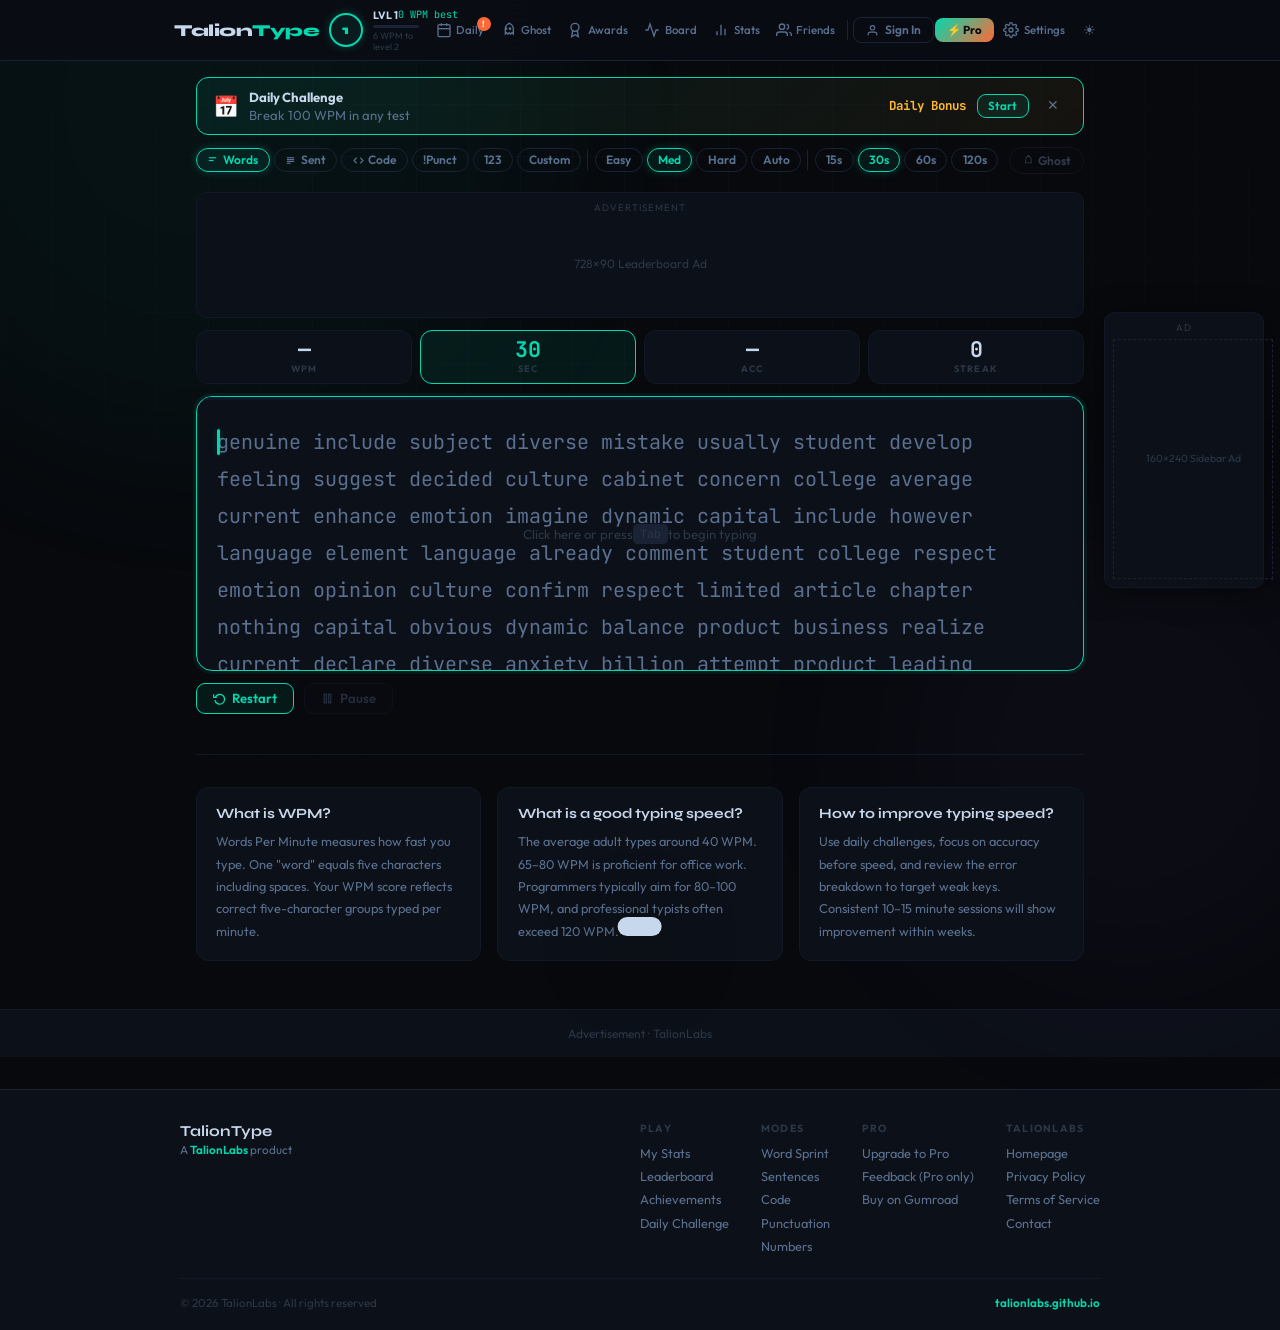
==== taliontype/index.html @ 14531ca5 "Update index.html" ====
<!DOCTYPE html>
<html lang="en" data-theme="dark" data-color="teal">
<head>
  <meta charset="UTF-8" />
  <meta name="viewport" content="width=device-width, initial-scale=1.0" />
  <meta name="robots" content="index, follow" />
  <title>Free Typing Speed Test Online – WPM Test with Leaderboard | TalionType</title>
  <meta name="description" content="Free online typing speed test. Measure your WPM with ghost races, adaptive difficulty, global leaderboards, achievements and daily challenges by TalionLabs." />
  <link rel="canonical" href="https://talionlabs.github.io/taliontype/" />
  <meta property="og:type"        content="website" />
  <meta property="og:url"         content="https://talionlabs.github.io/taliontype/" />
  <meta property="og:title"       content="Free Typing Speed Test Online – WPM Test | TalionType" />
  <meta property="og:description" content="Measure your WPM with ghost races, adaptive difficulty, leaderboards and daily challenges. Free online typing test by TalionLabs." />
  <meta property="og:image"       content="https://talionlabs.github.io/taliontype/taliontype/logo.png" />
  <meta name="twitter:card"        content="summary_large_image" />
  <meta name="twitter:title"       content="Free Typing Speed Test Online – TalionType" />
  <meta name="twitter:description" content="Measure your WPM with ghost races, leaderboards and daily challenges. Free." />
  <meta name="twitter:image"       content="https://talionlabs.github.io/taliontype/taliontype/logo.png" />
  <link rel="icon"             type="image/png" href="taliontype/favicon.png" />
  <link rel="apple-touch-icon"                  href="taliontype/logo.png" />
  <link rel="preconnect" href="https://fonts.googleapis.com" />
  <link rel="preconnect" href="https://fonts.gstatic.com" crossorigin />
  <link href="https://fonts.googleapis.com/css2?family=Syne:wght@400;600;700;800&family=Outfit:wght@300;400;500;600&family=JetBrains+Mono:wght@400;500;700&display=swap" rel="stylesheet" />
  <link rel="stylesheet" href="style.css" />
  <script type="application/ld+json">
  {"@context":"https://schema.org","@type":"WebApplication","name":"TalionType","description":"Free online typing speed test with WPM measurement, ghost races, adaptive difficulty, global leaderboards, and daily challenges.","url":"https://talionlabs.github.io/taliontype/","applicationCategory":"EducationalApplication","operatingSystem":"Web","offers":{"@type":"Offer","price":"0","priceCurrency":"USD"},"author":{"@type":"Organization","name":"TalionLabs","url":"https://talionlabs.github.io"}}
  </script>
  <!-- GA4 — Replace G-XXXXXXXXXX -->
  <!--
  <script async src="https://www.googletagmanager.com/gtag/js?id=G-XXXXXXXXXX"></script>
  <script>window.dataLayer=window.dataLayer||[];function gtag(){dataLayer.push(arguments);}gtag('js',new Date());gtag('config','G-XXXXXXXXXX');window.GA_ENABLED=true;</script>
  -->
</head>
<body>

<div class="bg-grid"    aria-hidden="true"></div>
<div class="bg-glow g1" aria-hidden="true"></div>
<div class="bg-glow g2" aria-hidden="true"></div>

<!-- ══ HEADER ══════════════════════════════════ -->
<header class="site-header" id="siteHeader">
  <div class="hdr-inner">

    <a class="logo" href="#" aria-label="TalionType home">
      <img src="taliontype/logo.png" alt="TalionType" class="logo-img" onerror="this.style.display='none'" />
      <span class="logo-mark">Talion<em>Type</em></span>
    </a>

    <!-- Level (desktop centre) -->
    <div class="hdr-level" id="hdrLevel">
      <div class="lvl-orb" id="lvlOrb">
        <span class="lvl-num" id="lvlNum">1</span>
      </div>
      <div class="lvl-info">
        <div class="lvl-row">
          <span class="lvl-tag">LVL <b id="lvlDisp">1</b></span>
          <span class="lvl-wpm" id="lvlWpmLabel">0 WPM best</span>
        </div>
        <div class="lvl-track"><div class="lvl-fill" id="lvlFill" style="width:0%"></div></div>
        <div class="lvl-sublabel" id="lvlSub">3 WPM to next level</div>
      </div>
    </div>

    <!-- Nav (desktop) -->
    <nav class="hdr-nav" aria-label="Navigation">
      <button class="nbtn" id="btnDaily">
        <svg width="16" height="16" viewBox="0 0 24 24" fill="none" stroke="currentColor" stroke-width="2"><rect x="3" y="4" width="18" height="18" rx="2"/><line x1="16" y1="2" x2="16" y2="6"/><line x1="8" y1="2" x2="8" y2="6"/><line x1="3" y1="10" x2="21" y2="10"/></svg>
        <span class="nb-lbl">Daily</span>
        <span class="nbadge" id="dailyBadge" hidden>!</span>
      </button>
      <button class="nbtn" id="btnGhost">
        <svg width="16" height="16" viewBox="0 0 24 24" fill="none" stroke="currentColor" stroke-width="2"><path d="M12 2a8 8 0 0 1 8 8v8l-2-2-2 2-2-2-2 2-2-2-2 2v-8a8 8 0 0 1 8-8z"/><circle cx="9" cy="10" r="1" fill="currentColor"/><circle cx="15" cy="10" r="1" fill="currentColor"/></svg>
        <span class="nb-lbl">Ghost</span>
      </button>
      <button class="nbtn" id="btnAch">
        <svg width="16" height="16" viewBox="0 0 24 24" fill="none" stroke="currentColor" stroke-width="2"><circle cx="12" cy="8" r="6"/><path d="M15.477 12.89L17 22l-5-3-5 3 1.523-9.11"/></svg>
        <span class="nb-lbl">Awards</span>
        <span class="nbadge" id="achBadge" hidden>!</span>
      </button>
      <button class="nbtn" id="btnLB">
        <svg width="16" height="16" viewBox="0 0 24 24" fill="none" stroke="currentColor" stroke-width="2"><polyline points="22 12 18 12 15 21 9 3 6 12 2 12"/></svg>
        <span class="nb-lbl">Board</span>
      </button>
      <button class="nbtn" id="btnStats">
        <svg width="16" height="16" viewBox="0 0 24 24" fill="none" stroke="currentColor" stroke-width="2"><line x1="18" y1="20" x2="18" y2="10"/><line x1="12" y1="20" x2="12" y2="4"/><line x1="6" y1="20" x2="6" y2="14"/></svg>
        <span class="nb-lbl">Stats</span>
      </button>
      <button class="nbtn" id="btnFriends">
        <svg width="16" height="16" viewBox="0 0 24 24" fill="none" stroke="currentColor" stroke-width="2"><path d="M17 21v-2a4 4 0 0 0-4-4H5a4 4 0 0 0-4 4v2"/><circle cx="9" cy="7" r="4"/><path d="M23 21v-2a4 4 0 0 0-3-3.87"/><path d="M16 3.13a4 4 0 0 1 0 7.75"/></svg>
        <span class="nb-lbl">Friends</span>
      </button>

      <div class="hdr-sep"></div>

      <button class="auth-btn" id="authBtn">
        <svg width="13" height="13" viewBox="0 0 24 24" fill="none" stroke="currentColor" stroke-width="2"><path d="M20 21v-2a4 4 0 0 0-4-4H8a4 4 0 0 0-4 4v2"/><circle cx="12" cy="7" r="4"/></svg>
        <span id="authBtnTxt">Sign In</span>
      </button>
      <button class="pro-btn" id="btnPro">⚡ Pro</button>
      <button class="nbtn" id="btnSet">
        <svg width="16" height="16" viewBox="0 0 24 24" fill="none" stroke="currentColor" stroke-width="2"><circle cx="12" cy="12" r="3"/><path d="M19.4 15a1.65 1.65 0 0 0 .33 1.82l.06.06a2 2 0 0 1-2.83 2.83l-.06-.06a1.65 1.65 0 0 0-1.82-.33 1.65 1.65 0 0 0-1 1.51V21a2 2 0 0 1-4 0v-.09A1.65 1.65 0 0 0 9 19.4a1.65 1.65 0 0 0-1.82.33l-.06.06a2 2 0 0 1-2.83-2.83l.06-.06A1.65 1.65 0 0 0 4.68 15a1.65 1.65 0 0 0-1.51-1H3a2 2 0 0 1 0-4h.09A1.65 1.65 0 0 0 4.6 9a1.65 1.65 0 0 0-.33-1.82l-.06-.06a2 2 0 0 1 2.83-2.83l.06.06A1.65 1.65 0 0 0 9 4.68a1.65 1.65 0 0 0 1-1.51V3a2 2 0 0 1 4 0v.09a1.65 1.65 0 0 0 1 1.51 1.65 1.65 0 0 0 1.82-.33l.06-.06a2 2 0 0 1 2.83 2.83l-.06.06A1.65 1.65 0 0 0 19.4 9a1.65 1.65 0 0 0 1.51 1H21a2 2 0 0 1 0 4h-.09a1.65 1.65 0 0 0-1.51 1z"/></svg>
        <span class="nb-lbl">Settings</span>
      </button>
      <button class="theme-toggle" id="themeToggle" aria-label="Toggle theme">
        <span class="i-sun">☀</span><span class="i-moon">☽</span>
      </button>
    </nav>

    <!-- Hamburger (mobile only) -->
    <button class="hamburger-btn" id="hamburgerBtn" aria-label="Open menu" aria-expanded="false">
      <span></span><span></span><span></span>
    </button>

  </div><!-- /.hdr-inner -->

  <!-- Mobile dropdown menu -->
  <div class="mobile-menu" id="mobileMenu" aria-hidden="true">
    <div class="mm-inner">
      <div class="mm-grid">
        <button class="mm-btn" id="mmDaily">
          <svg width="15" height="15" viewBox="0 0 24 24" fill="none" stroke="currentColor" stroke-width="2"><rect x="3" y="4" width="18" height="18" rx="2"/><line x1="16" y1="2" x2="16" y2="6"/><line x1="8" y1="2" x2="8" y2="6"/><line x1="3" y1="10" x2="21" y2="10"/></svg>
          Daily Challenge
          <span class="mm-badge" id="mmDailyBadge" hidden>!</span>
        </button>
        <button class="mm-btn" id="mmGhost">
          <svg width="15" height="15" viewBox="0 0 24 24" fill="none" stroke="currentColor" stroke-width="2"><path d="M12 2a8 8 0 0 1 8 8v8l-2-2-2 2-2-2-2 2-2-2-2 2v-8a8 8 0 0 1 8-8z"/></svg>
          Ghost Race
        </button>
        <button class="mm-btn" id="mmAch">
          <svg width="15" height="15" viewBox="0 0 24 24" fill="none" stroke="currentColor" stroke-width="2"><circle cx="12" cy="8" r="6"/><path d="M15.477 12.89L17 22l-5-3-5 3 1.523-9.11"/></svg>
          Achievements
          <span class="mm-badge" id="mmAchBadge" hidden>!</span>
        </button>
        <button class="mm-btn" id="mmLB">
          <svg width="15" height="15" viewBox="0 0 24 24" fill="none" stroke="currentColor" stroke-width="2"><polyline points="22 12 18 12 15 21 9 3 6 12 2 12"/></svg>
          Leaderboard
        </button>
        <button class="mm-btn" id="mmStats">
          <svg width="15" height="15" viewBox="0 0 24 24" fill="none" stroke="currentColor" stroke-width="2"><line x1="18" y1="20" x2="18" y2="10"/><line x1="12" y1="20" x2="12" y2="4"/><line x1="6" y1="20" x2="6" y2="14"/></svg>
          Statistics
        </button>
        <button class="mm-btn" id="mmFriends">
          <svg width="15" height="15" viewBox="0 0 24 24" fill="none" stroke="currentColor" stroke-width="2"><path d="M17 21v-2a4 4 0 0 0-4-4H5a4 4 0 0 0-4 4v2"/><circle cx="9" cy="7" r="4"/></svg>
          Friends
        </button>
        <button class="mm-btn" id="mmSettings" style="grid-column:1/-1">
          <svg width="15" height="15" viewBox="0 0 24 24" fill="none" stroke="currentColor" stroke-width="2"><circle cx="12" cy="12" r="3"/><path d="M19.4 15a1.65 1.65 0 0 0 .33 1.82l.06.06a2 2 0 0 1-2.83 2.83l-.06-.06a1.65 1.65 0 0 0-1.82-.33 1.65 1.65 0 0 0-1 1.51V21a2 2 0 0 1-4 0v-.09A1.65 1.65 0 0 0 9 19.4a1.65 1.65 0 0 0-1.82.33l-.06.06a2 2 0 0 1-2.83-2.83l.06-.06A1.65 1.65 0 0 0 4.68 15a1.65 1.65 0 0 0-1.51-1H3a2 2 0 0 1 0-4h.09A1.65 1.65 0 0 0 4.6 9a1.65 1.65 0 0 0-.33-1.82l-.06-.06a2 2 0 0 1 2.83-2.83l.06.06A1.65 1.65 0 0 0 9 4.68a1.65 1.65 0 0 0 1-1.51V3a2 2 0 0 1 4 0v.09a1.65 1.65 0 0 0 1 1.51 1.65 1.65 0 0 0 1.82-.33l.06-.06a2 2 0 0 1 2.83 2.83l-.06.06A1.65 1.65 0 0 0 19.4 9a1.65 1.65 0 0 0 1.51 1H21a2 2 0 0 1 0 4h-.09a1.65 1.65 0 0 0-1.51 1z"/></svg>
          Settings
        </button>
      </div>
      <div class="mm-footer">
        <button class="auth-btn" id="mmAuthBtn">
          <svg width="13" height="13" viewBox="0 0 24 24" fill="none" stroke="currentColor" stroke-width="2"><path d="M20 21v-2a4 4 0 0 0-4-4H8a4 4 0 0 0-4 4v2"/><circle cx="12" cy="7" r="4"/></svg>
          <span id="mmAuthBtnTxt">Sign In</span>
        </button>
        <button class="pro-btn" id="mmBtnPro">⚡ Pro</button>
        <button class="theme-toggle" id="mmThemeToggle" aria-label="Toggle theme">
          <span class="i-sun">☀</span><span class="i-moon">☽</span>
        </button>
      </div>
    </div>
  </div>
</header>

<!-- ══ MAIN ══════════════════════════════════ -->
<main class="app-main" id="appMain">

  <!-- SEO H1 (visually hidden, in flow) -->
  <h1 class="seo-h1">Free Typing Speed Test Online</h1>

  <!-- Adaptive banner -->
  <div class="adapt-banner" id="adaptToast" hidden>
    <svg width="13" height="13" viewBox="0 0 24 24" fill="none" stroke="currentColor" stroke-width="2.5"><polyline points="23 6 13.5 15.5 8.5 10.5 1 18"/><polyline points="17 6 23 6 23 12"/></svg>
    <span id="adaptMsg">Difficulty adapted to your level</span>
    <button class="adapt-x" id="adaptClose" aria-label="Dismiss">✕</button>
  </div>

  <!-- Daily banner -->
  <div class="daily-banner" id="dailyBanner" hidden>
    <div class="db-inner">
      <span class="db-ico">📅</span>
      <div class="db-info">
        <b>Daily Challenge</b>
        <span id="dbDesc">—</span>
      </div>
      <span class="db-reward" id="dbReward">Bonus</span>
      <button class="ctrl-btn accent small" id="btnStartDaily">Start</button>
      <button class="db-x" id="closeDB" aria-label="Close">✕</button>
    </div>
  </div>

  <!-- ── CONFIG BAR ── -->
  <section class="cfg-bar" aria-label="Test settings">
    <!-- Mode -->
    <div class="pill-group" role="group" aria-label="Mode">
      <button class="pill active" data-mode="words">
        <svg width="11" height="11" viewBox="0 0 24 24" fill="none" stroke="currentColor" stroke-width="2.5"><line x1="4" y1="6" x2="20" y2="6"/><line x1="4" y1="12" x2="14" y2="12"/></svg>Words
      </button>
      <button class="pill" data-mode="sentences">
        <svg width="11" height="11" viewBox="0 0 24 24" fill="none" stroke="currentColor" stroke-width="2.5"><line x1="4" y1="6" x2="20" y2="6"/><line x1="4" y1="10" x2="20" y2="10"/><line x1="4" y1="14" x2="20" y2="14"/><line x1="4" y1="18" x2="12" y2="18"/></svg>Sent
      </button>
      <button class="pill" data-mode="code">
        <svg width="11" height="11" viewBox="0 0 24 24" fill="none" stroke="currentColor" stroke-width="2.5"><polyline points="16 18 22 12 16 6"/><polyline points="8 6 2 12 8 18"/></svg>Code
      </button>
      <button class="pill" data-mode="punctuation">!Punct</button>
      <button class="pill" data-mode="numbers">123</button>
      <button class="pill" data-mode="custom">Custom</button>
    </div>

    <div class="bar-sep"></div>

    <!-- Difficulty -->
    <div class="pill-group" role="group" aria-label="Difficulty">
      <button class="pill" data-diff="easy">Easy</button>
      <button class="pill active" data-diff="medium">Med</button>
      <button class="pill" data-diff="hard">Hard</button>
      <button class="pill pill-adapt" data-diff="adaptive">Auto</button>
    </div>

    <div class="bar-sep"></div>

    <!-- Duration -->
    <div class="pill-group" role="group" aria-label="Duration">
      <button class="pill" data-time="15">15s</button>
      <button class="pill active" data-time="30">30s</button>
      <button class="pill" data-time="60">60s</button>
      <button class="pill" data-time="120">120s</button>
    </div>

    <!-- Ghost toggle -->
    <div class="ghost-wrap" id="ghostToggleWrap">
      <label class="ghost-label" title="Race your personal best (Pro)">
        <input type="checkbox" id="ghostToggle" />
        <span class="ghost-pill">
          <svg width="11" height="11" viewBox="0 0 24 24" fill="none" stroke="currentColor" stroke-width="2"><path d="M12 2a8 8 0 0 1 8 8v8l-2-2-2 2-2-2-2 2-2-2-2 2v-8a8 8 0 0 1 8-8z"/></svg>Ghost
        </span>
      </label>
    </div>
    <!-- Active modifier flags -->
    <div class="cfg-flags" id="cfgFlags"></div>
  </section>

  <!-- TOP AD UNIT -->
  <div class="ad-unit ad-between" id="adTop">
    <span class="ad-label">Advertisement</span>
    <!-- Replace with your Google AdSense unit -->
    <!-- <ins class="adsbygoogle" style="display:block" data-ad-client="ca-pub-XXXXXXXX" data-ad-slot="XXXXXXXX" data-ad-format="auto" data-full-width-responsive="true"></ins> -->
    <div class="ad-placeholder" style="min-height:90px;display:flex;align-items:center;justify-content:center;color:var(--text-f);font-size:.75rem">
      728×90 Leaderboard Ad
    </div>
  </div>

  <!-- ── LIVE HUD ── -->
  <div class="live-hud">
    <div class="hchip" id="hcWpm">
      <span class="hval" id="wpmVal">—</span>
      <span class="hlbl">WPM</span>
    </div>
    <div class="hchip hchip-timer" id="hcTimer">
      <span class="hval" id="timerVal">30</span>
      <span class="hlbl">SEC</span>
    </div>
    <div class="hchip" id="hcAcc">
      <span class="hval" id="accVal">—</span>
      <span class="hlbl">ACC</span>
    </div>
    <div class="hchip" id="hcStreak">
      <span class="hval" id="streakVal">0</span>
      <span class="hlbl">STREAK</span>
    </div>
    <div class="hchip hchip-ghost" id="hcGhost" hidden>
      <span class="hval ghost-hval" id="ghostWpmVal">—</span>
      <span class="hlbl">👻 GHOST</span>
    </div>
  </div>

  <!-- ── ARENA ── -->
  <div class="arena" id="arena">
    <div class="arena-prog" id="arenaProg">
      <div class="arena-fill" id="arenaFill"></div>
    </div>

    <div class="ghost-bar" id="ghostBar" hidden>
      <svg width="12" height="12" viewBox="0 0 24 24" fill="none" stroke="currentColor" stroke-width="2"><path d="M12 2a8 8 0 0 1 8 8v8l-2-2-2 2-2-2-2 2-2-2-2 2v-8a8 8 0 0 1 8-8z"/></svg>
      Ghost: <b id="ghostRecordWpm">—</b>
      <span class="ghost-vs" id="ghostVsLabel">You: —</span>
    </div>

    <div class="words-wrap" id="wordsWrap">
      <div class="words-target" id="wordsTarget"></div>
      <div class="words-typed"  id="wordsTyped"></div>
      <div class="live-cursor"  id="liveCursor"></div>
      <div class="ghost-cursor" id="ghostCursor" hidden></div>
    </div>

    <textarea class="ghost-input" id="ghostInput"
      autocomplete="off" autocorrect="off" autocapitalize="off" spellcheck="false"
      aria-label="Type here" tabindex="0"></textarea>

    <div class="arena-hint" id="arenaHint">
      Click here or press <kbd>Tab</kbd> to begin typing
    </div>

    <div class="paused-ov" id="pausedOv" hidden>
      <div class="paused-inner">
        <div style="font-size:2.5rem">⏸</div>
        <div style="font-weight:700;font-size:1.1rem;margin:.5rem 0">Paused</div>
        <button class="ctrl-btn accent" id="btnResume">Resume</button>
      </div>
    </div>
  </div>

  <!-- ── CONTROLS ── -->
  <div class="ctrls-row">
    <button class="ctrl-btn accent" id="btnReset">
      <svg width="13" height="13" viewBox="0 0 24 24" fill="none" stroke="currentColor" stroke-width="2.5"><polyline points="1 4 1 10 7 10"/><path d="M3.51 15a9 9 0 1 0 .49-4.95"/></svg>
      Restart
    </button>
    <button class="ctrl-btn" id="btnPause" disabled>
      <svg width="13" height="13" viewBox="0 0 24 24" fill="none" stroke="currentColor" stroke-width="2.5"><rect x="6" y="4" width="4" height="16"/><rect x="14" y="4" width="4" height="16"/></svg>
      <span id="pauseLbl">Pause</span>
    </button>
  </div>

  <!-- ══ RESULTS ══ -->
  <section class="results-panel" id="resultsPanel" hidden>
    <canvas class="confetti-cv" id="confettiCv" aria-hidden="true"></canvas>

    <div class="res-hdr">
      <div class="res-title-row">
        <h2 class="res-title">Test Complete</h2>
        <div class="res-badges" id="resBadges"></div>
      </div>
      <div class="res-hero">
        <span class="res-wpm-big" id="resWpmBig">0</span>
        <span class="res-wpm-unit">WPM</span>
      </div>
      <div class="lvl-up-badge" id="lvlUpBadge" hidden>⬆ LEVEL UP!</div>
    </div>

    <div class="score-grid">
      <div class="scard scard-hero"><div class="sv" id="resWpm">0</div><div class="sl">WPM</div><div class="ss" id="resWpmNote"></div></div>
      <div class="scard"><div class="sv" id="resRaw">0</div><div class="sl">Raw WPM</div></div>
      <div class="scard"><div class="sv" id="resAcc">0%</div><div class="sl">Accuracy</div></div>
      <div class="scard"><div class="sv" id="resErrors">0</div><div class="sl">Errors</div></div>
      <div class="scard"><div class="sv" id="resCons">0%</div><div class="sl">Consistency</div></div>
      <div class="scard"><div class="sv" id="resStreak">0</div><div class="sl">Best Streak</div></div>
    </div>

    <div class="ghost-result" id="ghostResult" hidden>
      <span>👻</span>
      <div><b id="grVerdict">—</b><span id="grDetail" class="gr-detail"></span></div>
    </div>

    <div class="res-section">
      <div class="sec-hd"><span class="sec-ttl">WPM Over Time</span></div>
      <div class="chart-box"><canvas id="wpmChart"></canvas></div>
    </div>
    <div class="res-section">
      <div class="sec-hd"><span class="sec-ttl">Error Keys</span></div>
      <div class="err-chips" id="errChips"></div>
    </div>
    <div class="res-section">
      <div class="sec-hd"><span class="sec-ttl">Key Heatmap</span></div>
      <div class="heatmap-wrap" id="heatmapWrap"></div>
    </div>

    <div class="res-actions">
      <button class="ctrl-btn accent" id="btnAgain">
        <svg width="13" height="13" viewBox="0 0 24 24" fill="none" stroke="currentColor" stroke-width="2.5"><polyline points="1 4 1 10 7 10"/><path d="M3.51 15a9 9 0 1 0 .49-4.95"/></svg>Play Again
      </button>
      <button class="ctrl-btn" id="btnSaveScore">
        <svg width="13" height="13" viewBox="0 0 24 24" fill="none" stroke="currentColor" stroke-width="2.5"><path d="M19 21H5a2 2 0 0 1-2-2V5a2 2 0 0 1 2-2h11l5 5v11a2 2 0 0 1-2 2z"/></svg>Save Score
      </button>
      <button class="ctrl-btn" id="btnShareRes">
        <svg width="13" height="13" viewBox="0 0 24 24" fill="none" stroke="currentColor" stroke-width="2.5"><circle cx="18" cy="5" r="3"/><circle cx="6" cy="12" r="3"/><circle cx="18" cy="19" r="3"/><line x1="8.59" y1="13.51" x2="15.42" y2="17.49"/><line x1="15.41" y1="6.51" x2="8.59" y2="10.49"/></svg>Share
      </button>
      <button class="ctrl-btn ghost-ctrl" id="btnSetGhost">
        <svg width="13" height="13" viewBox="0 0 24 24" fill="none" stroke="currentColor" stroke-width="2.5"><path d="M12 2a8 8 0 0 1 8 8v8l-2-2-2 2-2-2-2 2-2-2-2 2v-8a8 8 0 0 1 8-8z"/></svg>Set Ghost
      </button>
    </div>
  </section>

  <!-- RESULTS AD UNIT (highest engagement placement) -->
  <div class="ad-unit ad-between" id="adResults" hidden>
    <span class="ad-label">Advertisement</span>
    <!-- Replace with your Google AdSense unit -->
    <!-- <ins class="adsbygoogle" style="display:block" data-ad-client="ca-pub-XXXXXXXX" data-ad-slot="XXXXXXXX" data-ad-format="auto" data-full-width-responsive="true"></ins> -->
    <div class="ad-placeholder" style="min-height:250px;display:flex;align-items:center;justify-content:center;color:var(--text-f);font-size:.75rem">
      336×280 Results Ad
    </div>
  </div>

  <!-- ══ SEO CONTENT ══ -->
  <section class="seo-content" aria-label="About typing speed">
    <div class="seo-grid">
      <div class="seo-card">
        <h2 class="seo-h2">What is WPM?</h2>
        <p>Words Per Minute measures how fast you type. One "word" equals five characters including spaces. Your WPM score reflects correct five-character groups typed per minute.</p>
      </div>
      <div class="seo-card">
        <h2 class="seo-h2">What is a good typing speed?</h2>
        <p>The average adult types around 40 WPM. 65–80 WPM is proficient for office work. Programmers typically aim for 80–100 WPM, and professional typists often exceed 120 WPM.</p>
      </div>
      <div class="seo-card">
        <h2 class="seo-h2">How to improve typing speed?</h2>
        <p>Use daily challenges, focus on accuracy before speed, and review the error breakdown to target weak keys. Consistent 10–15 minute sessions will show improvement within weeks.</p>
      </div>
    </div>
  </section>

</main>

<!-- BOTTOM AD -->
<div class="ad-strip" id="adBot">
  <div class="ad-placeholder">Advertisement · <a href="https://talionlabs.github.io" target="_blank" rel="noopener">TalionLabs</a></div>
</div>

<!-- ══ FOOTER ══ -->
<footer class="site-footer">
  <div class="ft-inner">
    <div class="ft-brand">
      <img src="taliontype/logo.png" alt="TalionType" class="ft-logo" onerror="this.style.display='none'" />
      <div>
        <div class="ft-name">TalionType</div>
        <div class="ft-sub">A <a href="https://talionlabs.github.io" target="_blank" rel="noopener" class="ft-link">TalionLabs</a> product</div>
      </div>
    </div>
    <div class="ft-links">
      <div class="ft-col">
        <div class="ft-col-ttl">Play</div>
        <a href="#" class="ft-item" id="ftStats">My Stats</a>
        <a href="#" class="ft-item" id="ftLB">Leaderboard</a>
        <a href="#" class="ft-item" id="ftAch">Achievements</a>
        <a href="#" class="ft-item" id="ftDaily">Daily Challenge</a>
      </div>
      <div class="ft-col">
        <div class="ft-col-ttl">Modes</div>
        <a href="#" class="ft-item ft-mode" data-m="words">Word Sprint</a>
        <a href="#" class="ft-item ft-mode" data-m="sentences">Sentences</a>
        <a href="#" class="ft-item ft-mode" data-m="code">Code</a>
        <a href="#" class="ft-item ft-mode" data-m="punctuation">Punctuation</a>
        <a href="#" class="ft-item ft-mode" data-m="numbers">Numbers</a>
      </div>
      <div class="ft-col">
        <div class="ft-col-ttl">Pro</div>
        <a href="#" class="ft-item" id="ftPro">Upgrade to Pro</a>
        <a href="#" class="ft-item" id="ftFeedback">Feedback (Pro only)</a>
        <a href="https://gumroad.com/l/taliontype-pro" target="_blank" rel="noopener" class="ft-item">Buy on Gumroad</a>
      </div>
      <div class="ft-col">
        <div class="ft-col-ttl">TalionLabs</div>
        <a href="https://talionlabs.github.io" target="_blank" rel="noopener" class="ft-item">Homepage</a>
        <a href="https://talionlabs.github.io/privacy.html"  target="_blank" rel="noopener" class="ft-item">Privacy Policy</a>
        <a href="https://talionlabs.github.io/tos.html"      target="_blank" rel="noopener" class="ft-item">Terms of Service</a>
        <a href="https://talionlabs.github.io/contact.html"  target="_blank" rel="noopener" class="ft-item">Contact</a>
      </div>
    </div>
  </div>
  <div class="ft-bottom">
    <span>© <span id="copyrightYear"></span> TalionLabs · All rights reserved</span>
    <a href="https://talionlabs.github.io" target="_blank" rel="noopener" class="ft-link" style="font-size:.73rem">talionlabs.github.io</a>
  </div>
</footer>

<!-- ══ SETTINGS PANEL (slide-in) ══ -->
<aside class="side-panel" id="settingsPanel" hidden aria-label="Settings">
  <div class="sp-hdr">
    <h2 class="sp-ttl">Settings</h2>
    <button class="icon-btn" id="closeSet" aria-label="Close settings">
      <svg width="16" height="16" viewBox="0 0 24 24" fill="none" stroke="currentColor" stroke-width="2.5"><line x1="18" y1="6" x2="6" y2="18"/><line x1="6" y1="6" x2="18" y2="18"/></svg>
    </button>
  </div>
  <div class="sp-body">

    <div class="sg-head">⌨ Typing</div>
    <div class="sg">
      <label class="sl2">Font Size</label>
      <div class="slider-row">
        <input type="range" id="fsSlider" min="14" max="32" value="20" class="slider" />
        <span class="slider-val" id="fsVal">20px</span>
      </div>
    </div>
    <div class="sg">
      <label class="sl2" for="wordCount">Words Per Test</label>
      <input type="number" id="wordCount" class="si" min="10" max="500" value="50" />
    </div>
    <div class="sg">
      <label class="sl2" for="customTxt">Custom Text (paste your own)</label>
      <textarea id="customTxt" class="si si-ta" rows="3" placeholder="Switch mode to Custom and paste text here…"></textarea>
    </div>

    <div class="s-sep"></div>
    <div class="sg-head">🖥 Display</div>
    <div class="st-group">
      <div class="st-row"><span class="sl2">Smooth Caret</span>      <label class="tsw"><input type="checkbox" id="optSmooth"   checked /><span class="ttrack"></span></label></div>
      <div class="st-row"><span class="sl2">Live WPM</span>          <label class="tsw"><input type="checkbox" id="optLiveWpm" checked /><span class="ttrack"></span></label></div>
      <div class="st-row"><span class="sl2">Progress Bar</span>      <label class="tsw"><input type="checkbox" id="optProgress" checked /><span class="ttrack"></span></label></div>
      <div class="st-row"><span class="sl2">Cursor Blink</span>      <label class="tsw"><input type="checkbox" id="optBlink"   checked /><span class="ttrack"></span></label></div>
    </div>

    <div class="s-sep"></div>
    <div class="sg-head">🔊 Sound</div>
    <div class="st-group">
      <div class="st-row"><span class="sl2">Typing Sounds</span>     <label class="tsw"><input type="checkbox" id="optSound"  /><span class="ttrack"></span></label></div>
      <div class="st-row"><span class="sl2">Error Sound</span>        <label class="tsw"><input type="checkbox" id="optErrSnd" /><span class="ttrack"></span></label></div>
    </div>
    <div class="sg">
      <label class="sl2">Volume</label>
      <div class="slider-row">
        <input type="range" id="volSlider" min="0" max="100" value="60" class="slider" />
        <span class="slider-val" id="volVal">60%</span>
      </div>
    </div>

    <div class="s-sep"></div>
    <div class="sg-head">📝 Word Mode</div>
    <div class="st-group">
      <div class="st-row"><span class="sl2">Add Punctuation</span>   <label class="tsw"><input type="checkbox" id="optPunct" /><span class="ttrack"></span></label></div>
      <div class="st-row"><span class="sl2">Add Numbers</span>        <label class="tsw"><input type="checkbox" id="optNums"  /><span class="ttrack"></span></label></div>
    </div>

    <div class="s-sep"></div>
    <div class="sg-head">🎨 Theme</div>
    <div class="st-group">
      <div class="st-row"><span class="sl2">Dark Mode</span>          <label class="tsw"><input type="checkbox" id="optDark" checked /><span class="ttrack"></span></label></div>
    </div>
    <div class="sg">
      <div class="sl2">Accent Color <span class="pro-tag-inline">PRO</span></div>
      <div class="color-row" id="colorPicker">
        <button class="cpick active" data-color="teal"   style="--c:#00D9B0" aria-label="Teal"></button>
        <button class="cpick" data-color="purple" style="--c:#B57BFF" aria-label="Purple"></button>
        <button class="cpick" data-color="orange" style="--c:#FF6935" aria-label="Orange"></button>
        <button class="cpick" data-color="blue"   style="--c:#4DB8FF" aria-label="Blue"></button>
        <button class="cpick" data-color="pink"   style="--c:#FF5FA0" aria-label="Pink"></button>
        <button class="cpick" data-color="gold"   style="--c:#FFD700" aria-label="Gold"></button>
      </div>
    </div>

    <div class="s-sep"></div>
    <div class="sg-head">♿ Accessibility</div>
    <div class="st-group">
      <div class="st-row"><span class="sl2">High Contrast</span>      <label class="tsw"><input type="checkbox" id="optHiCon"       /><span class="ttrack"></span></label></div>
      <div class="st-row"><span class="sl2">Reduced Motion</span>     <label class="tsw"><input type="checkbox" id="optReducedMotion" /><span class="ttrack"></span></label></div>
    </div>

    <div class="s-sep"></div>
    <div class="sg-head">⚠ Data</div>
    <div class="sg">
      <p class="sh" style="margin-bottom:.5rem;color:var(--text-m);font-size:.8rem">Clears all local history, achievements, and settings.</p>
      <button class="ctrl-btn danger small" id="btnResetAll">Reset All Local Data</button>
    </div>

  </div>
</aside>

<!-- ══ MODALS ══════════════════════════════════ -->

<!-- AUTH -->
<div class="modal-ov" id="authOv" hidden>
  <div class="modal modal-sm">
    <div class="modal-hdr">
      <h2>Sign In / Sign Up</h2>
      <button class="icon-btn" id="closeAuth"><svg width="16" height="16" viewBox="0 0 24 24" fill="none" stroke="currentColor" stroke-width="2.5"><line x1="18" y1="6" x2="6" y2="18"/><line x1="6" y1="6" x2="18" y2="18"/></svg></button>
    </div>
    <div class="modal-body">
      <p class="auth-intro">Save scores globally, race ghosts, and track your progress.</p>
      <button class="prov-btn google" id="btnGoogle">
        <svg width="18" height="18" viewBox="0 0 24 24"><path fill="#4285F4" d="M22.56 12.25c0-.78-.07-1.53-.2-2.25H12v4.26h5.92c-.26 1.37-1.04 2.53-2.21 3.31v2.77h3.57c2.08-1.92 3.28-4.74 3.28-8.09z"/><path fill="#34A853" d="M12 23c2.97 0 5.46-.98 7.28-2.66l-3.57-2.77c-.98.66-2.23 1.06-3.71 1.06-2.86 0-5.29-1.93-6.16-4.53H2.18v2.84C3.99 20.53 7.7 23 12 23z"/><path fill="#FBBC05" d="M5.84 14.09c-.22-.66-.35-1.36-.35-2.09s.13-1.43.35-2.09V7.07H2.18C1.43 8.55 1 10.22 1 12s.43 3.45 1.18 4.93l2.85-2.22.81-.62z"/><path fill="#EA4335" d="M12 5.38c1.62 0 3.06.56 4.21 1.64l3.15-3.15C17.45 2.09 14.97 1 12 1 7.7 1 3.99 3.47 2.18 7.07l3.66 2.84c.87-2.6 3.3-4.53 6.16-4.53z"/></svg>
        Continue with Google
      </button>
      <div class="auth-or"><span>or</span></div>
      <div class="auth-tabs">
        <button class="auth-tab active" id="tabSignIn">Sign In</button>
        <button class="auth-tab" id="tabSignUp">Sign Up</button>
      </div>
      <div class="auth-form">
        <input type="email"    id="authEmail" class="si" placeholder="Email address"   autocomplete="email" />
        <input type="password" id="authPw"    class="si" placeholder="Password"        autocomplete="current-password" />
        <input type="text"     id="authName"  class="si" placeholder="Display name"    autocomplete="name" style="display:none" />
        <button class="ctrl-btn accent" id="btnEmailIn">Sign In</button>
        <button class="ctrl-btn accent" id="btnEmailUp" style="display:none">Create Account</button>
        <button class="ctrl-btn small" id="btnForgotPw" style="font-size:.75rem;padding:.3rem .6rem;margin:0 auto">Forgot password?</button>
        <div class="auth-err" id="authErr" role="alert"></div>
      </div>
      <div class="auth-footer">
        By signing up you agree to our
        <a href="https://talionlabs.github.io/tos.html" target="_blank" rel="noopener">Terms</a> &amp;
        <a href="https://talionlabs.github.io/privacy.html" target="_blank" rel="noopener">Privacy Policy</a>.
      </div>
    </div>
  </div>
</div>

<!-- LEADERBOARD -->
<div class="modal-ov" id="lbOv" hidden>
  <div class="modal modal-lg">
    <div class="modal-hdr">
      <h2>Leaderboard</h2>
      <button class="icon-btn" id="closeLB"><svg width="16" height="16" viewBox="0 0 24 24" fill="none" stroke="currentColor" stroke-width="2.5"><line x1="18" y1="6" x2="6" y2="18"/><line x1="6" y1="6" x2="18" y2="18"/></svg></button>
    </div>
    <div class="modal-tabs">
      <button class="tab active" data-lbt="global">🌐 Global</button>
      <button class="tab" data-lbt="monthly">📅 Monthly</button>
      <button class="tab" data-lbt="weekly">⚡ Weekly</button>
      <button class="tab" data-lbt="local">💻 Local</button>
    </div>
    <div class="lb-filters">
      <select class="lb-sel" id="lbModeFilter">
        <option value="">All Modes</option>
        <option value="words">Words</option>
        <option value="sentences">Sentences</option>
        <option value="code">Code</option>
        <option value="punctuation">Punctuation</option>
        <option value="numbers">Numbers</option>
      </select>
      <select class="lb-sel" id="lbDiffFilter">
        <option value="">All Difficulties</option>
        <option value="easy">Easy</option>
        <option value="medium">Medium</option>
        <option value="hard">Hard</option>
      </select>
      <select class="lb-sel" id="lbTimeFilter">
        <option value="">All Durations</option>
        <option value="15">15s</option>
        <option value="30">30s</option>
        <option value="60">60s</option>
        <option value="120">120s</option>
      </select>
      <button class="ctrl-btn small" id="btnLBFilter">Filter</button>
    </div>
    <div class="modal-body" id="lbBody"><div class="lb-load">Loading…</div></div>
    <div class="lb-pb" id="lbPb" hidden>
      Your best: <b id="lbPbWpm">—</b> · <span id="lbPbRank"></span>
    </div>
    <div class="lb-note" id="lbNote">Sign in to post to the global leaderboard.</div>
  </div>
</div>

<!-- GHOST -->
<div class="modal-ov" id="ghostOv" hidden>
  <div class="modal modal-md">
    <div class="modal-hdr">
      <h2>👻 Ghost Race</h2>
      <button class="icon-btn" id="closeGhost"><svg width="16" height="16" viewBox="0 0 24 24" fill="none" stroke="currentColor" stroke-width="2.5"><line x1="18" y1="6" x2="6" y2="18"/><line x1="6" y1="6" x2="18" y2="18"/></svg></button>
    </div>
    <div class="modal-body" id="ghostBody"></div>
  </div>
</div>

<!-- STATS -->
<div class="modal-ov" id="statsOv" hidden>
  <div class="modal modal-lg">
    <div class="modal-hdr">
      <h2>Your Statistics</h2>
      <button class="icon-btn" id="closeStats"><svg width="16" height="16" viewBox="0 0 24 24" fill="none" stroke="currentColor" stroke-width="2.5"><line x1="18" y1="6" x2="6" y2="18"/><line x1="6" y1="6" x2="18" y2="18"/></svg></button>
    </div>
    <div class="modal-body">
      <div class="stat-cards" id="statCards"></div>
      <div class="res-section" style="margin-top:1.5rem">
        <div class="sec-hd"><span class="sec-ttl">WPM History (last 30 tests)</span></div>
        <div class="chart-box"><canvas id="histChart"></canvas></div>
      </div>
    </div>
  </div>
</div>

<!-- ACHIEVEMENTS -->
<div class="modal-ov" id="achOv" hidden>
  <div class="modal modal-lg">
    <div class="modal-hdr">
      <h2>Achievements</h2>
      <button class="icon-btn" id="closeAch"><svg width="16" height="16" viewBox="0 0 24 24" fill="none" stroke="currentColor" stroke-width="2.5"><line x1="18" y1="6" x2="6" y2="18"/><line x1="6" y1="6" x2="18" y2="18"/></svg></button>
    </div>
    <div class="modal-body">
      <div class="ach-stats" id="achStats"></div>
      <div class="ach-grid" id="achGrid"></div>
    </div>
  </div>
</div>

<!-- DAILY -->
<div class="modal-ov" id="dailyOv" hidden>
  <div class="modal modal-md">
    <div class="modal-hdr">
      <h2>Daily Challenge</h2>
      <button class="icon-btn" id="closeDaily"><svg width="16" height="16" viewBox="0 0 24 24" fill="none" stroke="currentColor" stroke-width="2.5"><line x1="18" y1="6" x2="6" y2="18"/><line x1="6" y1="6" x2="18" y2="18"/></svg></button>
    </div>
    <div class="modal-body" id="dailyBody"></div>
  </div>
</div>

<!-- FRIENDS (Pro) -->
<div class="modal-ov" id="friendsOv" hidden>
  <div class="modal modal-md">
    <div class="modal-hdr">
      <h2>👥 Friends</h2>
      <button class="icon-btn" id="closeFriends"><svg width="16" height="16" viewBox="0 0 24 24" fill="none" stroke="currentColor" stroke-width="2.5"><line x1="18" y1="6" x2="6" y2="18"/><line x1="6" y1="6" x2="18" y2="18"/></svg></button>
    </div>
    <div class="modal-body" id="friendsBody"></div>
  </div>
</div>

<!-- PRO -->
<div class="modal-ov" id="proOv" hidden>
  <div class="modal modal-md">
    <div class="modal-hdr">
      <h2>⚡ TalionType Pro</h2>
      <button class="icon-btn" id="closePro"><svg width="16" height="16" viewBox="0 0 24 24" fill="none" stroke="currentColor" stroke-width="2.5"><line x1="18" y1="6" x2="6" y2="18"/><line x1="6" y1="6" x2="18" y2="18"/></svg></button>
    </div>
    <div class="modal-body">
      <div class="pro-hero">
        <div class="pro-price">$5 <span class="pro-once">one-time · forever</span></div>
        <div class="pro-tagline">Unlock the full TalionType experience.</div>
      </div>
      <div class="pro-features" id="proFeaturesList"></div>
      <div class="pro-actions">
        <a href="https://gumroad.com/l/taliontype-pro" target="_blank" rel="noopener" class="ctrl-btn accent pro-buy-btn" id="btnBuyPro">Buy on Gumroad →</a>
        <p class="pro-key-label">Already purchased? Enter your license key:</p>
        <div class="pro-verify">
          <input type="text" id="proKeyInput" class="si" placeholder="TALION-XXXX-XXXX-XXXX" />
          <button class="ctrl-btn small" id="btnVerifyPro">Verify</button>
        </div>
        <div class="pro-verify-note" id="proVerifyNote"></div>
      </div>
    </div>
  </div>
</div>

<!-- FEEDBACK (Pro only) -->
<div class="modal-ov" id="feedbackOv" hidden>
  <div class="modal modal-sm">
    <div class="modal-hdr">
      <h2>💬 Feedback</h2>
      <button class="icon-btn" id="closeFeedback"><svg width="16" height="16" viewBox="0 0 24 24" fill="none" stroke="currentColor" stroke-width="2.5"><line x1="18" y1="6" x2="6" y2="18"/><line x1="6" y1="6" x2="18" y2="18"/></svg></button>
    </div>
    <div class="modal-body">
      <p style="font-size:.86rem;color:var(--text-m);margin-bottom:1rem;line-height:1.7">As a Pro user, you have direct access to TalionLabs for suggestions, bugs, or feature requests.</p>
      <p style="font-size:.86rem;margin-bottom:1rem">Email: <a href="/cdn-cgi/l/email-protection#a3d7c2cfcacccdcfc2c1d0e3c4cec2cacf8dc0ccce" class="ft-link"><span class="__cf_email__" data-cfemail="047065686d6b6a68656677446369656d682a676b69">[email&#160;protected]</span></a></p>
      <textarea id="feedbackTxt" class="si si-ta" rows="4" placeholder="Describe your suggestion or bug…"></textarea>
      <button class="ctrl-btn accent" id="btnSendFeedback" style="width:100%;justify-content:center;margin-top:.75rem">Open in Email App</button>
    </div>
  </div>
</div>

<!-- SAVE SCORE -->
<div class="modal-ov" id="saveOv" hidden>
  <div class="modal modal-sm">
    <div class="modal-hdr">
      <h2>Save Score</h2>
      <button class="icon-btn" id="closeSave"><svg width="16" height="16" viewBox="0 0 24 24" fill="none" stroke="currentColor" stroke-width="2.5"><line x1="18" y1="6" x2="6" y2="18"/><line x1="6" y1="6" x2="18" y2="18"/></svg></button>
    </div>
    <div class="modal-body">
      <div class="save-sum" id="saveSumEl"></div>
      <div class="save-form">
        <label class="sl2" for="saveName">Display Name</label>
        <input type="text" id="saveName" class="si" placeholder="Your name…" maxlength="24" />
        <button class="ctrl-btn accent" id="btnConfSave">Save to Leaderboard</button>
        <div class="save-note" id="saveNote"></div>
      </div>
    </div>
  </div>
</div>

<!-- SHARE -->
<div class="modal-ov" id="shareOv" hidden>
  <div class="modal modal-sm">
    <div class="modal-hdr">
      <h2>Share Score</h2>
      <button class="icon-btn" id="closeShare"><svg width="16" height="16" viewBox="0 0 24 24" fill="none" stroke="currentColor" stroke-width="2.5"><line x1="18" y1="6" x2="6" y2="18"/><line x1="6" y1="6" x2="18" y2="18"/></svg></button>
    </div>
    <div class="modal-body">
      <div class="share-card" id="shareCard"></div>
      <div class="share-btns">
        <button class="share-btn twitter" id="btnTwitter">
          <svg width="15" height="15" viewBox="0 0 24 24" fill="currentColor"><path d="M18.244 2.25h3.308l-7.227 8.26 8.502 11.24H16.17l-5.214-6.817L4.99 21.75H1.68l7.73-8.835L1.254 2.25H8.08l4.713 6.231zm-1.161 17.52h1.833L7.084 4.126H5.117z"/></svg>
          Share on X
        </button>
        <button class="share-btn copy" id="btnCopy">
          <svg width="15" height="15" viewBox="0 0 24 24" fill="none" stroke="currentColor" stroke-width="2"><rect x="9" y="9" width="13" height="13" rx="2"/><path d="M5 15H4a2 2 0 0 1-2-2V4a2 2 0 0 1 2-2h9a2 2 0 0 1 2 2v1"/></svg>
          Copy
        </button>
      </div>
    </div>
  </div>
</div>

<!-- ACHIEVEMENT TOAST -->
<div class="ach-toast" id="achToast" hidden>
  <div class="at-inner">
    <span class="at-icon" id="atIcon">🏆</span>
    <div class="at-text">
      <div class="at-pre">Achievement Unlocked!</div>
      <div class="at-name" id="atName">—</div>
    </div>
  </div>
</div>

<div class="toast" id="toast" role="status" aria-live="polite"></div>

<!-- BACKDROP — no backdrop-filter to prevent click interception -->
<div class="backdrop" id="backdrop"></div>

<!-- ══════════════════════════════════════════
     FIREBASE SDK
     Uncomment and update version:
══════════════════════════════════════════ -->
<script src="https://www.gstatic.com/firebasejs/10.12.0/firebase-app-compat.js"></script>
<script src="https://www.gstatic.com/firebasejs/10.12.0/firebase-auth-compat.js"></script>
<script src="https://www.gstatic.com/firebasejs/10.12.0/firebase-firestore-compat.js"></script>

<!-- SIDEBAR AD — Desktop only, fixed right side -->
<div class="ad-sidebar" id="adSidebar">
  <span class="ad-label">Ad</span>
  <!-- <ins class="adsbygoogle" style="display:block;width:160px;height:600px" data-ad-client="ca-pub-XXXXXXXX" data-ad-slot="XXXXXXXX"></ins> -->
  <div style="width:160px;height:240px;display:flex;align-items:center;justify-content:center;color:var(--text-f);font-size:.65rem;border:1px dashed var(--border)">
    160×240 Sidebar Ad
  </div>
</div>

<!-- MOBILE STICKY BOTTOM BANNER -->
<div class="ad-mobile-sticky" id="adMobileSticky">
  <span class="ad-label" style="display:block;margin-bottom:.2rem">Advertisement</span>
  <!-- <ins class="adsbygoogle" style="display:inline-block;width:320px;height:50px" data-ad-client="ca-pub-XXXXXXXX" data-ad-slot="XXXXXXXX"></ins> -->
  <div style="width:320px;max-width:100%;height:50px;display:inline-flex;align-items:center;justify-content:center;color:var(--text-f);font-size:.7rem;border:1px dashed var(--border)">
    320×50 Mobile Banner
  </div>
</div>

<script src="typing.js"></script>
</body>
</html>
---- taliontype/style.css ----
/* ════════════════════════════════════════════════════
   TalionType — style.css
   Dark cyberpunk · Electric teal + Ember orange + Ghost purple
   Fonts: Syne · Outfit · JetBrains Mono
═══════════════════════════════════════════════════ */

/* ── RESET ────────────────────────────────────── */
*,*::before,*::after{box-sizing:border-box;margin:0;padding:0}
/* Ensure [hidden] attribute is always respected, even when CSS sets display:flex/grid */
[hidden]{display:none!important}
html{font-size:16px;scroll-behavior:smooth;overflow-x:hidden}
body{
  font-family:'Outfit',sans-serif;
  background:var(--bg);
  color:var(--text);
  min-height:100vh;
  overflow-x:hidden;
  transition:background .3s,color .3s;
  /* CRITICAL: ensure body itself doesn't block clicks */
  position:relative;
}
button{cursor:pointer;border:none;background:none;font-family:inherit;color:inherit;line-height:1}
input,textarea,select{font-family:inherit;color:inherit;border:none;outline:none;background:none}
a{color:inherit;text-decoration:none}
img{max-width:100%;height:auto}

/* ── CSS TOKENS ───────────────────────────────── */
[data-theme="dark"]{
  --bg:          #07090D;
  --bg-card:     #0C1018;
  --bg-panel:    #0F141C;
  --bg-input:    #090C12;
  --bg-glass:    rgba(10,13,20,0.92);
  --border:      #1A2235;
  --border-s:    #111827;
  --text:        #C8D8EC;
  --text-m:      #5A7090;
  --text-f:      #2A3848;
  --acc:         #00D9B0;
  --acc-dim:     rgba(0,217,176,0.08);
  --acc-glow:    rgba(0,217,176,0.25);
  --acc2:        #FF6935;
  --acc2-dim:    rgba(255,105,53,0.09);
  --ghost-c:     #B57BFF;
  --ghost-dim:   rgba(181,123,255,0.10);
  --ghost-glow:  rgba(181,123,255,0.28);
  --ok:          #00D9B0;
  --err:         #FF4050;
  --err-dim:     rgba(255,64,80,0.12);
  --warn:        #FFB830;
  --gold:        #FFD700;
  --silver:      #C8D6E5;
  --bronze:      #CD7F32;
  --shadow:      0 4px 28px rgba(0,0,0,.5);
  --shadow-lg:   0 16px 72px rgba(0,0,0,.7);
  --glow:        0 0 24px rgba(0,217,176,.12);
}
[data-theme="light"]{
  --bg:          #EEF2F8;
  --bg-card:     #FFFFFF;
  --bg-panel:    #FFFFFF;
  --bg-input:    #F3F7FC;
  --bg-glass:    rgba(255,255,255,0.94);
  --border:      #D0DCE8;
  --border-s:    #E4EBF4;
  --text:        #0D1520;
  --text-m:      #4E6278;
  --text-f:      #9AAAB8;
  --acc:         #009B7D;
  --acc-dim:     rgba(0,155,125,.08);
  --acc-glow:    rgba(0,155,125,.20);
  --acc2:        #E05520;
  --acc2-dim:    rgba(224,85,32,.08);
  --ghost-c:     #7C3AED;
  --ghost-dim:   rgba(124,58,237,.08);
  --ghost-glow:  rgba(124,58,237,.22);
  --ok:          #009B7D;
  --err:         #DC2626;
  --err-dim:     rgba(220,38,38,.09);
  --warn:        #D97706;
  --gold:        #CA8A04;
  --silver:      #4B5563;
  --bronze:      #92400E;
  --shadow:      0 2px 16px rgba(0,0,0,.10);
  --shadow-lg:   0 8px 48px rgba(0,0,0,.18);
  --glow:        0 0 20px rgba(0,155,125,.10);
}

/* High contrast override */
[data-hicon="true"]{
  --text:  #FFFFFF;
  --text-m:#D0E0F0;
  --text-f:#8AABCC;
}

/* ── SCROLLBAR ─────────────────────────────────── */
::-webkit-scrollbar{width:5px;height:5px}
::-webkit-scrollbar-track{background:transparent}
::-webkit-scrollbar-thumb{background:var(--border);border-radius:3px}
:focus-visible{outline:2px solid var(--acc);outline-offset:2px;border-radius:4px}

/* ── BG DECORATIONS ────────────────────────────── */
.bg-grid{
  position:fixed;inset:0;z-index:0;pointer-events:none;
  background-image:
    linear-gradient(var(--border) 1px,transparent 1px),
    linear-gradient(90deg,var(--border) 1px,transparent 1px);
  background-size:52px 52px;opacity:.22;
  mask-image:radial-gradient(ellipse 80% 70% at 50% 25%,black,transparent);
}
[data-theme="light"] .bg-grid{opacity:.09}
.bg-glow{position:fixed;z-index:0;pointer-events:none;border-radius:50%;filter:blur(100px)}
.g1{width:700px;height:700px;top:-250px;left:-150px;background:var(--acc);opacity:.045}
.g2{width:500px;height:500px;bottom:-100px;right:-100px;background:var(--ghost-c);opacity:.035}

/* ── LAYOUT ─────────────────────────────────────── */
.app-main{
  position:relative;z-index:1;
  max-width:920px;margin:0 auto;
  padding:1rem 1rem 3rem;
}

/* SEO H1 — in flow but visually hidden (safe for screen readers & Google) */
.seo-h1{
  font-size:0;line-height:0;height:0;overflow:hidden;
  position:absolute;left:-9999px;
}

/* ══════════════════════════════════════════════
   HEADER
══════════════════════════════════════════════ */
.site-header{
  position:sticky;top:0;z-index:200;
  background:var(--bg-glass);
  border-bottom:1px solid var(--border);
  backdrop-filter:blur(20px) saturate(1.4);
  -webkit-backdrop-filter:blur(20px) saturate(1.4);
  /* BUG-02: overflow:hidden removed — it was clipping the absolute-positioned mobile dropdown */
}
.hdr-inner{
  max-width:960px;margin:0 auto;
  padding:.5rem .9rem;
  display:flex;
  align-items:center;
  gap:.6rem;
  /* flex instead of grid so items wrap cleanly on mobile */
}

.logo{display:flex;align-items:center;gap:.5rem;flex-shrink:0;text-decoration:none}
.logo-img{height:24px;width:auto}
.logo-mark{
  font-family:'Syne',sans-serif;font-weight:800;
  font-size:1.05rem;letter-spacing:-.03em;white-space:nowrap;
}
.logo-mark em{color:var(--acc);font-style:normal}

/* Level bar — desktop only, flexible middle */
.hdr-level{
  display:none; /* hidden on mobile */
  flex:1;min-width:0;
  align-items:center;gap:.6rem;
}
@media(min-width:680px){
  .hdr-level{display:flex}
}
.lvl-orb{
  width:34px;height:34px;border-radius:50%;flex-shrink:0;
  background:var(--acc-dim);border:2px solid var(--acc);
  display:flex;align-items:center;justify-content:center;
  box-shadow:0 0 10px var(--acc-glow);
}
.lvl-num{font-family:'Syne',sans-serif;font-weight:800;font-size:.82rem;color:var(--acc)}
.lvl-info{flex:1;min-width:0}
.lvl-row{display:flex;justify-content:space-between;font-size:.66rem;color:var(--text-m);margin-bottom:3px}
.lvl-tag{font-weight:700;color:var(--text);white-space:nowrap}
.lvl-wpm{font-family:'JetBrains Mono',monospace;color:var(--acc);font-size:.63rem;white-space:nowrap}
.lvl-track{height:3px;background:var(--border);border-radius:2px;overflow:hidden}
.lvl-fill{height:100%;background:linear-gradient(90deg,var(--acc),var(--acc2));border-radius:2px;transition:width .7s ease}
.lvl-sublabel{font-size:.58rem;color:var(--text-f);margin-top:2px}

/* ══════════════════════════════════════════════
   HAMBURGER / MOBILE NAV MENU
══════════════════════════════════════════════ */
/* Hamburger button — only shown on small screens */
.hamburger-btn{
  display:none;
  width:36px;height:36px;border-radius:9px;
  align-items:center;justify-content:center;
  flex-direction:column;gap:5px;
  border:1.5px solid var(--border);background:transparent;
  cursor:pointer;transition:all .18s;flex-shrink:0;
  margin-left:auto;
}
.hamburger-btn span{
  display:block;width:18px;height:2px;border-radius:1px;
  background:var(--text-m);transition:all .22s;
  transform-origin:center;
}
.hamburger-btn:hover{border-color:var(--acc);background:var(--acc-dim)}
.hamburger-btn:hover span{background:var(--acc)}
/* Active (X) state */
.hamburger-btn.open span:nth-child(1){transform:translateY(7px) rotate(45deg)}
.hamburger-btn.open span:nth-child(2){opacity:0;transform:scaleX(0)}
.hamburger-btn.open span:nth-child(3){transform:translateY(-7px) rotate(-45deg)}

/* Mobile dropdown menu */
.mobile-menu{
  display:none;
  position:absolute;top:100%;right:0;left:0;
  background:var(--bg-glass);
  border-bottom:1px solid var(--border);
  backdrop-filter:blur(20px) saturate(1.4);
  -webkit-backdrop-filter:blur(20px) saturate(1.4);
  z-index:199;
  transform:translateY(-8px);
  opacity:0;
  transition:transform .22s cubic-bezier(.4,0,.2,1), opacity .22s;
  pointer-events:none;
}
.mobile-menu.open{
  transform:translateY(0);opacity:1;pointer-events:all;
}
.mm-inner{
  max-width:960px;margin:0 auto;
  padding:.6rem .9rem 1rem;
}
/* Two column grid of actions */
.mm-grid{
  display:grid;grid-template-columns:1fr 1fr;gap:.4rem;margin-bottom:.6rem;
}
.mm-btn{
  display:flex;align-items:center;gap:.55rem;
  padding:.6rem .8rem;border-radius:10px;
  font-size:.8rem;font-weight:600;color:var(--text-m);
  border:1.5px solid var(--border-s);background:var(--bg-card);
  cursor:pointer;transition:all .15s;position:relative;
}
.mm-btn:hover{border-color:var(--acc);color:var(--acc);background:var(--acc-dim)}
.mm-btn svg{flex-shrink:0}
.mm-badge{
  position:absolute;top:5px;right:5px;
  min-width:14px;height:14px;border-radius:7px;
  background:var(--acc2);color:#fff;
  font-size:.55rem;font-weight:700;
  display:flex;align-items:center;justify-content:center;padding:0 2px;
}
/* Bottom row: auth, pro, theme */
.mm-footer{
  display:flex;gap:.4rem;align-items:center;
  padding-top:.6rem;border-top:1px solid var(--border-s);
}
.mm-footer .auth-btn{flex:1;justify-content:center}
.mm-footer .pro-btn{flex:1;justify-content:center}
.mm-footer .theme-toggle{margin-left:auto}

@media(max-width:680px){
  /* Hide desktop nav, show hamburger */
  .hdr-nav{display:none !important}
  .hamburger-btn{display:flex}
  .site-header{position:sticky;top:0}
  /* Show mobile menu when open */
  .mobile-menu{display:block}
}
/* BUG-01: .hdr-nav selector was swallowed — declarations were orphaned with no rule to attach to */
.hdr-nav{
  display:flex;align-items:center;gap:.1rem;
  margin-left:auto;flex-shrink:0;flex-wrap:nowrap;
}
.hdr-sep{width:1px;height:20px;background:var(--border);margin:0 .2rem;flex-shrink:0}

.nbtn{
  display:flex;align-items:center;gap:.3rem;
  padding:.35rem .45rem;border-radius:8px;
  font-size:.72rem;font-weight:500;color:var(--text-m);
  transition:background .15s,color .15s;
  position:relative;flex-shrink:0;white-space:nowrap;
}
.nbtn:hover{background:var(--bg-card);color:var(--text)}
/* Show labels only on wide screens */
.nb-lbl{display:none}
@media(min-width:760px){.nb-lbl{display:inline}}
.nbadge{
  position:absolute;top:1px;right:1px;
  min-width:14px;height:14px;border-radius:7px;
  background:var(--acc2);color:#fff;
  font-size:.55rem;font-weight:700;
  display:flex;align-items:center;justify-content:center;padding:0 2px;
}

.auth-btn{
  display:flex;align-items:center;gap:.35rem;
  padding:.36rem .75rem;border-radius:8px;
  font-size:.75rem;font-weight:600;
  border:1.5px solid var(--border);color:var(--text-m);
  background:transparent;transition:all .18s;white-space:nowrap;flex-shrink:0;
}
.auth-btn:hover,.auth-btn.in{border-color:var(--acc);color:var(--acc);background:var(--acc-dim)}
.pro-btn{
  display:flex;align-items:center;
  padding:.36rem .75rem;border-radius:8px;
  font-size:.72rem;font-weight:700;
  background:linear-gradient(135deg,var(--acc),var(--acc2));
  color:var(--bg);white-space:nowrap;flex-shrink:0;
  transition:filter .18s;
}
.pro-btn:hover{filter:brightness(1.1)}
.pro-btn.active{box-shadow:0 0 12px var(--acc-glow)}

.theme-toggle{
  width:32px;height:32px;border-radius:8px;
  display:flex;align-items:center;justify-content:center;
  font-size:.9rem;color:var(--text-m);flex-shrink:0;
  transition:background .18s,color .18s;
}
.theme-toggle:hover{background:var(--bg-card);color:var(--text)}
[data-theme="dark"]  .i-moon{display:none}
[data-theme="light"] .i-sun{display:none}

/* ══════════════════════════════════════════════
   ADAPTIVE BANNER
══════════════════════════════════════════════ */
.adapt-banner{
  display:flex;align-items:center;gap:.6rem;
  margin-bottom:.75rem;padding:.6rem 1rem;
  background:linear-gradient(135deg,var(--acc-dim),var(--acc2-dim));
  border:1px solid var(--acc);border-radius:10px;
  font-size:.82rem;color:var(--text);
  position:relative;z-index:1;
}
.adapt-x{
  margin-left:auto;font-size:.8rem;color:var(--text-m);
  padding:.2rem .4rem;border-radius:4px;cursor:pointer;
  transition:color .15s;background:none;border:none;
}
.adapt-x:hover{color:var(--err)}

/* ══════════════════════════════════════════════
   DAILY BANNER
══════════════════════════════════════════════ */
.daily-banner{
  margin-bottom:.75rem;
  background:linear-gradient(135deg,var(--acc-dim),rgba(255,184,48,.06));
  border:1px solid var(--acc);border-radius:12px;
  position:relative;z-index:1;
}
.db-inner{
  display:flex;align-items:center;gap:.65rem;
  padding:.7rem 1rem;flex-wrap:wrap;
}
.db-ico{font-size:1.3rem;flex-shrink:0}
.db-info{flex:1;min-width:120px;display:flex;flex-direction:column;gap:.1rem;font-size:.82rem}
.db-info b{color:var(--text)}
.db-info span{color:var(--text-m)}
.db-reward{font-family:'JetBrains Mono',monospace;font-size:.78rem;font-weight:700;color:var(--warn);white-space:nowrap}
.db-x{
  padding:.3rem .5rem;font-size:.85rem;color:var(--text-m);
  border-radius:6px;cursor:pointer;background:none;border:none;
  transition:color .15s;flex-shrink:0;
}
.db-x:hover{color:var(--err)}

/* ══════════════════════════════════════════════
   CONFIG BAR
══════════════════════════════════════════════ */
.cfg-bar{
  display:flex;align-items:center;gap:.4rem;
  flex-wrap:wrap;margin-bottom:.75rem;
  position:relative;z-index:1;
}
.pill-group{display:flex;gap:.25rem;flex-wrap:wrap}
.bar-sep{width:1px;height:20px;background:var(--border);flex-shrink:0;align-self:center}

.pill{
  display:inline-flex;align-items:center;gap:.3rem;
  padding:.3rem .65rem;border-radius:20px;
  font-size:.75rem;font-weight:600;
  border:1.5px solid var(--border);color:var(--text-m);
  background:transparent;transition:all .18s;white-space:nowrap;
}
.pill:hover{border-color:var(--text-f);color:var(--text)}
.pill.active{
  border-color:var(--acc);color:var(--acc);
  background:var(--acc-dim);
  box-shadow:0 0 8px var(--acc-glow);
}
.pill-adapt.active{
  background:linear-gradient(135deg,var(--acc-dim),var(--acc2-dim));
  border-color:var(--acc2);color:var(--acc2);
}

/* Ghost toggle */
.ghost-wrap{margin-left:auto;flex-shrink:0}
.ghost-label{cursor:pointer;display:flex}
.ghost-label input{display:none}
.ghost-pill{
  display:inline-flex;align-items:center;gap:.3rem;
  padding:.3rem .75rem;border-radius:20px;font-size:.75rem;font-weight:600;
  border:1.5px solid var(--border);color:var(--text-m);
  background:transparent;transition:all .2s;
}
.ghost-label input:checked ~ .ghost-pill{
  border-color:var(--ghost-c);color:var(--ghost-c);
  background:var(--ghost-dim);box-shadow:0 0 8px var(--ghost-glow);
}

/* ══════════════════════════════════════════════
   LIVE HUD
══════════════════════════════════════════════ */
.live-hud{
  display:flex;gap:.5rem;margin-bottom:.75rem;
  position:relative;z-index:1;flex-wrap:wrap;
}
.hchip{
  flex:1;min-width:60px;
  background:var(--bg-card);border:1px solid var(--border-s);
  border-radius:12px;padding:.55rem .65rem;
  display:flex;flex-direction:column;align-items:center;
  gap:.15rem;
}
.hval{
  font-family:'JetBrains Mono',monospace;font-weight:700;
  font-size:1.35rem;color:var(--text);line-height:1;
}
.hlbl{
  font-size:.58rem;text-transform:uppercase;letter-spacing:.12em;
  color:var(--text-f);font-weight:700;
}
.hchip-timer{border-color:var(--acc);background:var(--acc-dim)}
.hchip-timer .hval{color:var(--acc)}
.hchip-timer.urgent{border-color:var(--err);background:var(--err-dim);animation:tpulse .7s ease infinite}
.hchip-timer.urgent .hval{color:var(--err)}
.hchip-ghost{border-color:var(--ghost-c);background:var(--ghost-dim)}
.ghost-hval{color:var(--ghost-c)}
@keyframes tpulse{0%,100%{transform:scale(1)}50%{transform:scale(1.04)}}

/* ══════════════════════════════════════════════
   ARENA
══════════════════════════════════════════════ */
.arena{
  position:relative;
  background:var(--bg-card);
  border:1.5px solid var(--border);
  border-radius:16px;
  overflow:hidden;
  transition:border-color .2s;
  /* CRITICAL: ensure arena itself is clickable */
  cursor:text;
  z-index:1;
}
.arena:focus-within{border-color:var(--acc);box-shadow:0 0 0 3px var(--acc-dim)}

.arena-prog{height:3px;background:var(--border-s);overflow:hidden}
.arena-fill{height:100%;width:0%;background:linear-gradient(90deg,var(--acc),var(--acc2));transition:width .3s ease;border-radius:0 3px 3px 0}

/* Ghost bar */
.ghost-bar{
  display:flex;align-items:center;gap:.5rem;
  padding:.45rem 1.25rem;
  background:var(--ghost-dim);border-bottom:1px solid var(--ghost-c);
  font-size:.78rem;color:var(--ghost-c);font-weight:600;
}
.ghost-vs{margin-left:auto;font-size:.75rem;color:var(--text-m)}
.ghost-vs b{color:var(--acc)}

/* Two-layer word rendering */
.words-wrap{
  position:relative;
  padding:1.5rem 1.25rem;
  min-height:140px;
  line-height:1.85;
  font-family:'JetBrains Mono',monospace;
  font-size:1.25rem;
  word-break:break-word;
  white-space:pre-wrap;
  overflow:hidden;
  user-select:none;-webkit-user-select:none;
}
.words-target,.words-typed{
  position:absolute;inset:0;
  padding:1.5rem 1.25rem;
  line-height:1.85;
  font-family:inherit;font-size:inherit;
  word-break:break-word;white-space:pre-wrap;
  transition:transform .18s cubic-bezier(.4,0,.2,1);
  will-change:transform;
}
.words-target{color:var(--text-m);pointer-events:none}
.words-typed {pointer-events:none;top:0}

/* Character states */
.tg-u{color:var(--text-m)}
.tg-a{color:var(--text)}
.lt-c{color:var(--text);font-weight:600}
.lt-e{color:var(--err);text-decoration:underline;text-decoration-color:var(--err)}
.lt-x{color:var(--err);opacity:.7}

/* Cursors */
.live-cursor{
  position:absolute;
  width:2.5px;border-radius:2px;
  background:var(--acc);
  box-shadow:0 0 6px var(--acc-glow);
  pointer-events:none;
  transition:left .05s,top .05s;
  animation:cblink 1s step-end infinite;
}
.smooth-caret .live-cursor{transition:left .12s cubic-bezier(.4,0,.2,1),top .1s ease}
.no-blink .live-cursor{animation:none}
@keyframes cblink{0%,100%{opacity:1}50%{opacity:0}}

.ghost-cursor{
  position:absolute;
  width:2px;border-radius:2px;
  background:var(--ghost-c);
  box-shadow:0 0 8px var(--ghost-glow);
  opacity:.75;pointer-events:none;
  transition:left .12s linear,top .08s linear;
}

/* Hidden textarea captures input */
.ghost-input{
  position:absolute;inset:0;
  opacity:0;
  resize:none;
  width:100%;height:100%;
  cursor:text;
  font-size:16px; /* prevent iOS zoom */
  z-index:2; /* above word layers but below overlays */
  background:transparent;
  border:none;
  color:transparent;
  caret-color:transparent;
}

/* Arena hint */
.arena-hint{
  position:absolute;inset:0;
  display:flex;align-items:center;justify-content:center;
  font-size:.82rem;color:var(--text-f);
  pointer-events:none;
  transition:opacity .3s;
  text-align:center;padding:1rem;
}
.arena-hint kbd{
  font-family:'JetBrains Mono',monospace;font-size:.72rem;
  background:var(--border);border-radius:4px;
  padding:.1rem .35rem;border:1px solid var(--border);
}

/* Paused overlay */
.paused-ov{
  position:absolute;inset:0;
  background:rgba(7,9,13,.85);
  display:flex;align-items:center;justify-content:center;
  backdrop-filter:blur(4px);
  z-index:5;
}
.paused-inner{display:flex;flex-direction:column;align-items:center;gap:.5rem;color:var(--text)}

/* ══════════════════════════════════════════════
   CONTROLS ROW
══════════════════════════════════════════════ */
.ctrls-row{
  display:flex;gap:.6rem;margin-top:.75rem;flex-wrap:wrap;
  position:relative;z-index:1;
}
.ctrl-btn{
  display:inline-flex;align-items:center;gap:.4rem;
  padding:.48rem 1rem;border-radius:9px;
  font-size:.82rem;font-weight:600;
  border:1.5px solid var(--border);color:var(--text-m);
  background:var(--bg-card);
  transition:all .18s;white-space:nowrap;
  cursor:pointer;
}
.ctrl-btn:hover{border-color:var(--text-f);color:var(--text)}
.ctrl-btn.accent{
  border-color:var(--acc);color:var(--acc);
  background:var(--acc-dim);
}
.ctrl-btn.accent:hover{background:var(--acc);color:var(--bg)}
.ctrl-btn.danger{border-color:var(--err);color:var(--err);background:var(--err-dim)}
.ctrl-btn.danger:hover{background:var(--err);color:#fff}
.ctrl-btn.small{padding:.3rem .65rem;font-size:.73rem}
.ctrl-btn.ghost-ctrl{border-color:var(--ghost-c);color:var(--ghost-c);background:var(--ghost-dim)}
.ctrl-btn.ghost-ctrl:hover{background:var(--ghost-c);color:#fff}
.ctrl-btn:disabled{opacity:.35;cursor:not-allowed;pointer-events:none}

/* ══════════════════════════════════════════════
   RESULTS PANEL
══════════════════════════════════════════════ */
.results-panel{
  margin-top:1.25rem;position:relative;
  background:var(--bg-card);border:1.5px solid var(--border);
  border-radius:16px;padding:1.5rem;
  z-index:1;
}
.confetti-cv{position:absolute;inset:0;width:100%;height:100%;pointer-events:none;border-radius:16px;z-index:0}

.res-hdr{position:relative;z-index:1;text-align:center;margin-bottom:1.25rem}
.res-title-row{display:flex;align-items:center;justify-content:center;gap:.75rem;margin-bottom:.5rem}
.res-title{font-family:'Syne',sans-serif;font-size:1rem;font-weight:700;color:var(--text-m)}
.res-badges{display:flex;gap:.4rem;flex-wrap:wrap;justify-content:center}
.rbadge{
  padding:.2rem .55rem;border-radius:20px;font-size:.68rem;font-weight:700;
  background:var(--acc-dim);border:1px solid var(--acc);color:var(--acc);
}
.rbadge.new{background:var(--acc2-dim);border-color:var(--acc2);color:var(--acc2)}
.rbadge.ghost-win{background:var(--ghost-dim);border-color:var(--ghost-c);color:var(--ghost-c)}

.res-hero{display:flex;align-items:baseline;justify-content:center;gap:.4rem;margin-bottom:.25rem}
.res-wpm-big{font-family:'Syne',sans-serif;font-size:4rem;font-weight:800;color:var(--acc);line-height:1}
.res-wpm-unit{font-family:'Syne',sans-serif;font-size:1.5rem;font-weight:700;color:var(--text-m)}
.lvl-up-badge{
  display:inline-block;margin-top:.35rem;
  padding:.3rem 1rem;border-radius:20px;font-size:.8rem;font-weight:800;
  background:linear-gradient(135deg,var(--acc2),var(--acc));color:var(--bg);
  animation:pop .4s cubic-bezier(.2,1.6,.4,1);
}
@keyframes pop{from{transform:scale(.6)}to{transform:scale(1)}}

.score-grid{
  display:grid;grid-template-columns:repeat(3,1fr);gap:.6rem;margin-bottom:1.25rem;
  position:relative;z-index:1;
}
@media(max-width:480px){.score-grid{grid-template-columns:repeat(2,1fr)}}

.scard{
  background:var(--bg);border:1px solid var(--border-s);
  border-radius:12px;padding:.9rem .75rem;text-align:center;
}
.scard-hero{border-color:var(--acc);background:var(--acc-dim)}
.sv{font-family:'JetBrains Mono',monospace;font-size:1.4rem;font-weight:700;color:var(--text);margin-bottom:.2rem}
.sl{font-size:.65rem;text-transform:uppercase;letter-spacing:.12em;color:var(--text-f);font-weight:700}
.ss{font-size:.68rem;color:var(--acc);margin-top:.15rem;min-height:.9rem}

/* Ghost result */
.ghost-result{
  display:flex;align-items:center;gap:.75rem;
  padding:.85rem 1rem;margin-bottom:1rem;
  background:var(--ghost-dim);border:1.5px solid var(--ghost-c);border-radius:12px;
  font-weight:700;color:var(--ghost-c);font-size:.9rem;
  position:relative;z-index:1;
}
.gr-detail{font-size:.78rem;color:var(--text-m);display:block;margin-top:2px;font-weight:400}

/* Chart / sections */
.res-section{position:relative;z-index:1;margin-bottom:1rem}
.sec-hd{margin-bottom:.5rem}
.sec-ttl{font-size:.72rem;text-transform:uppercase;letter-spacing:.1em;color:var(--text-f);font-weight:700}
.chart-box{background:var(--bg);border:1px solid var(--border-s);border-radius:10px;padding:.75rem;overflow:hidden}
.chart-box canvas{width:100%!important;display:block}

/* Errors */
.err-chips{display:flex;flex-wrap:wrap;gap:.4rem}
.echip{display:inline-flex;align-items:center;gap:.25rem;padding:.25rem .55rem;border-radius:20px;background:var(--err-dim);border:1px solid var(--err);font-size:.78rem}
.ek{font-family:'JetBrains Mono',monospace;font-weight:700;color:var(--err)}
.ec{color:var(--text-m);font-size:.72rem}
.enone{font-size:.82rem;color:var(--ok)}

/* Heatmap */
.heatmap-wrap{display:flex;flex-direction:column;align-items:center;gap:.3rem}
.kbd-row{display:flex;gap:.25rem;flex-wrap:wrap;justify-content:center}
.kkey{
  width:32px;height:32px;border-radius:6px;
  display:flex;align-items:center;justify-content:center;
  font-family:'JetBrains Mono',monospace;font-size:.7rem;font-weight:700;
  background:var(--bg);border:1.5px solid var(--border-s);color:var(--text-f);
}
.kkey.space{width:140px}
.kkey.h1{border-color:var(--acc);color:var(--acc);background:var(--acc-dim);opacity:.5}
.kkey.h2{border-color:var(--acc);color:var(--acc);background:var(--acc-dim);opacity:.75}
.kkey.h3{border-color:var(--acc);color:var(--acc);background:var(--acc-dim)}
.kkey.he{border-color:var(--err);color:var(--err);background:var(--err-dim)}

/* Result actions */
.res-actions{display:flex;gap:.5rem;flex-wrap:wrap;margin-top:1rem;position:relative;z-index:1}

/* ══════════════════════════════════════════════
   SEO CONTENT
══════════════════════════════════════════════ */
.seo-content{
  margin-top:2.5rem;padding-top:2rem;
  border-top:1px solid var(--border-s);
  position:relative;z-index:1;
}
.seo-grid{display:grid;grid-template-columns:repeat(auto-fit,minmax(220px,1fr));gap:1rem}
.seo-card{background:var(--bg-card);border:1px solid var(--border-s);border-radius:12px;padding:1.1rem 1.2rem}
.seo-h2{font-family:'Syne',sans-serif;font-size:.88rem;font-weight:700;color:var(--text);margin-bottom:.5rem}
.seo-card p{font-size:.8rem;color:var(--text-m);line-height:1.75}

/* ══════════════════════════════════════════════
   FOOTER
══════════════════════════════════════════════ */
.site-footer{
  position:relative;z-index:1;
  border-top:1px solid var(--border);
  background:var(--bg-card);
  padding:2rem 1rem 1.25rem;
  margin-top:2rem;
}
.ft-inner{
  max-width:920px;margin:0 auto;
  display:flex;flex-wrap:wrap;gap:2rem;
  justify-content:space-between;align-items:flex-start;
  padding-bottom:1.5rem;
}
.ft-brand{display:flex;align-items:center;gap:.7rem}
.ft-logo{height:28px;width:auto}
.ft-name{font-family:'Syne',sans-serif;font-weight:700;font-size:.95rem}
.ft-sub{font-size:.73rem;color:var(--text-m);margin-top:2px}
.ft-link{color:var(--acc);font-weight:600}
.ft-link:hover{text-decoration:underline}
.ft-links{display:flex;gap:2rem;flex-wrap:wrap}
.ft-col{display:flex;flex-direction:column;gap:.45rem}
.ft-col-ttl{font-size:.65rem;text-transform:uppercase;letter-spacing:.12em;color:var(--text-f);font-weight:700;margin-bottom:.2rem}
.ft-item{font-size:.8rem;color:var(--text-m);transition:color .18s;cursor:pointer}
.ft-item:hover{color:var(--acc)}
.ft-bottom{
  max-width:920px;margin:0 auto;
  display:flex;justify-content:space-between;align-items:center;flex-wrap:wrap;gap:.5rem;
  border-top:1px solid var(--border-s);padding-top:1rem;
  font-size:.72rem;color:var(--text-f);
}

/* AD strip */
.ad-strip{background:var(--bg-card);border-top:1px solid var(--border-s);padding:.5rem 1rem;text-align:center;font-size:.75rem;color:var(--text-f)}
.ad-placeholder{padding:.5rem}

/* ══════════════════════════════════════════════
   SETTINGS PANEL (slide-in from right)
══════════════════════════════════════════════ */
.side-panel{
  position:fixed;right:0;top:0;bottom:0;
  width:min(360px,100vw);
  background:var(--bg-panel);
  border-left:1px solid var(--border);
  z-index:400;
  display:flex;flex-direction:column;
  transform:translateX(100%);
  transition:transform .3s cubic-bezier(.4,0,.2,1);
  box-shadow:var(--shadow-lg);
  /* visible via JS-toggled class */
}
/* Show/hide via JS adding .open class */
.side-panel.open{transform:translateX(0)}

.sp-hdr{
  display:flex;align-items:center;justify-content:space-between;
  padding:.85rem 1.1rem;
  border-bottom:1px solid var(--border);
  flex-shrink:0;background:var(--bg-panel);
  /* sticky header inside panel */
  position:sticky;top:0;z-index:1;
}
.sp-ttl{font-family:'Syne',sans-serif;font-weight:700;font-size:1rem}

.sp-body{
  flex:1;overflow-y:auto;overflow-x:hidden;
  padding:1rem 1.1rem 2rem;
  /* Prevent body scroll when settings scrolls */
  overscroll-behavior:contain;
  -webkit-overflow-scrolling:touch;
}

/* Settings groups */
.sg-head{
  font-size:.65rem;text-transform:uppercase;letter-spacing:.15em;
  color:var(--acc);font-weight:700;margin:.85rem 0 .5rem;
}
.sg{margin-bottom:.75rem}
.s-sep{height:1px;background:var(--border-s);margin:1rem 0}
.sl2{font-size:.8rem;color:var(--text-m);margin-bottom:.35rem;display:block}
.sh{font-size:.75rem;color:var(--text-f);line-height:1.5}

/* Inputs in settings */
.si{
  width:100%;
  background:var(--bg-input);
  border:1.5px solid var(--border);
  color:var(--text);
  border-radius:8px;
  padding:.5rem .75rem;
  font-size:.84rem;
  transition:border-color .18s;
}
.si:focus{border-color:var(--acc);outline:none}
.si-ta{resize:vertical;min-height:70px}

/* Slider */
.slider-row{display:flex;align-items:center;gap:.75rem}
.slider{
  flex:1;-webkit-appearance:none;appearance:none;
  height:4px;border-radius:2px;
  background:var(--border);outline:none;
  accent-color:var(--acc);
  cursor:pointer;
}
.slider::-webkit-slider-thumb{-webkit-appearance:none;width:16px;height:16px;border-radius:50%;background:var(--acc);cursor:pointer}
.slider-val{font-family:'JetBrains Mono',monospace;font-size:.73rem;color:var(--acc);min-width:38px}

/* Toggle switch */
.st-group{display:flex;flex-direction:column;gap:.1rem}
.st-row{
  display:flex;align-items:center;justify-content:space-between;
  padding:.45rem 0;border-bottom:1px solid var(--border-s);
}
.st-row:last-child{border-bottom:none}
.tsw{display:inline-flex;align-items:center;cursor:pointer;flex-shrink:0}
.tsw input{display:none}
.ttrack{
  width:38px;height:20px;border-radius:10px;
  background:var(--border);position:relative;
  transition:background .2s;flex-shrink:0;
}
.ttrack::after{
  content:'';position:absolute;
  top:3px;left:3px;
  width:14px;height:14px;border-radius:50%;
  background:#fff;transition:transform .2s;
}
.tsw input:checked ~ .ttrack{background:var(--acc)}
.tsw input:checked ~ .ttrack::after{transform:translateX(18px)}

/* Color picker */
.color-row{display:flex;gap:.4rem;flex-wrap:wrap;margin-top:.35rem}
.cpick{
  width:28px;height:28px;border-radius:50%;
  border:2.5px solid transparent;cursor:pointer;
  background:var(--c,#00D9B0);
  transition:transform .18s,border-color .18s;
}
.cpick.active{border-color:#fff;transform:scale(1.18)}
.pro-tag-inline{
  font-size:.6rem;font-weight:700;
  background:linear-gradient(135deg,var(--acc),var(--acc2));
  color:var(--bg);padding:1px 5px;border-radius:3px;
  vertical-align:middle;margin-left:.3rem;
}

/* ══════════════════════════════════════════════
   MODALS
══════════════════════════════════════════════ */
.modal-ov{
  position:fixed;inset:0;z-index:300;
  display:flex;align-items:center;justify-content:center;
  padding:.75rem;
}
.modal{
  background:var(--bg-card);
  border:1px solid var(--border);
  border-radius:18px;
  box-shadow:var(--shadow-lg);
  width:100%;
  max-height:90vh;
  display:flex;flex-direction:column;
  overflow:hidden;
  animation:modIn .22s ease;
  position:relative;z-index:1;
}
@keyframes modIn{from{opacity:0;transform:scale(.95) translateY(8px)}}
.modal-sm{max-width:420px}
.modal-md{max-width:560px}
.modal-lg{max-width:760px}

.modal-hdr{
  display:flex;align-items:center;justify-content:space-between;
  padding:.85rem 1.1rem;
  border-bottom:1px solid var(--border);
  flex-shrink:0;
}
.modal-hdr h2{font-family:'Syne',sans-serif;font-weight:700;font-size:1rem}
.modal-body{overflow-y:auto;overflow-x:hidden;padding:1rem 1.1rem;flex:1;overscroll-behavior:contain}

/* Modal tabs */
.modal-tabs{
  display:flex;gap:.25rem;padding:.65rem 1rem;
  border-bottom:1px solid var(--border);flex-shrink:0;flex-wrap:wrap;
}
.tab{
  padding:.3rem .75rem;border-radius:20px;font-size:.78rem;font-weight:600;
  border:1.5px solid var(--border-s);color:var(--text-m);
  background:transparent;cursor:pointer;transition:all .18s;
}
.tab.active{border-color:var(--acc);color:var(--acc);background:var(--acc-dim)}

/* Leaderboard filters */
.lb-filters{
  display:flex;gap:.5rem;padding:.6rem 1rem;
  border-bottom:1px solid var(--border);flex-shrink:0;flex-wrap:wrap;
}
.lb-sel{
  flex:1;min-width:100px;
  background:var(--bg-input);border:1.5px solid var(--border);color:var(--text);
  border-radius:7px;padding:.35rem .55rem;font-size:.78rem;cursor:pointer;
}
.lb-sel:focus{border-color:var(--acc)}

/* Leaderboard table */
.lb-table{width:100%;border-collapse:collapse;font-size:.82rem}
.lb-table thead th{
  text-align:left;padding:.55rem .6rem;
  font-size:.65rem;text-transform:uppercase;letter-spacing:.1em;
  color:var(--text-f);font-weight:700;border-bottom:1px solid var(--border-s);
}
.lb-table tbody tr{border-bottom:1px solid var(--border-s);transition:background .15s}
.lb-table tbody tr:hover{background:var(--bg)}
.lb-table tbody td{padding:.55rem .6rem;color:var(--text-m)}
.lb-rank{font-family:'JetBrains Mono',monospace;font-weight:700;color:var(--text-f)}
.lb-name{font-weight:600;color:var(--text);max-width:150px;overflow:hidden;text-overflow:ellipsis;white-space:nowrap}
.lb-wpm{font-family:'JetBrains Mono',monospace;font-weight:700;color:var(--text);font-size:.88rem}
.gold   .lb-rank,.lb-table tr.gold   td{color:var(--gold)}
.silver .lb-rank,.lb-table tr.silver td .lb-wpm{color:var(--silver)}
.bronze .lb-rank,.lb-table tr.bronze td .lb-wpm{color:var(--bronze)}
.lb-table tr.lb-top1{background:rgba(255,215,0,.04)}
.lb-table tr.lb-top2{background:rgba(200,214,229,.03)}
.lb-table tr.lb-top3{background:rgba(205,127,50,.03)}
.lb-table tr.lb-me{background:var(--acc-dim);border-color:var(--acc)}
.lb-badge{font-size:.75rem;margin-left:.25rem}

.lb-pb{padding:.6rem 1rem;font-size:.8rem;color:var(--text-m);border-top:1px solid var(--border-s);flex-shrink:0}
.lb-note{padding:.5rem 1rem .75rem;font-size:.75rem;color:var(--text-f)}
.lb-load,.lb-empty{padding:1.5rem;text-align:center;color:var(--text-f);font-size:.85rem}

/* Auth modal */
.auth-intro{font-size:.84rem;color:var(--text-m);margin-bottom:1rem;line-height:1.65}
.prov-btn{
  width:100%;display:flex;align-items:center;gap:.75rem;
  padding:.7rem 1rem;border-radius:10px;
  border:1.5px solid var(--border);background:var(--bg);color:var(--text);
  font-size:.85rem;font-weight:600;cursor:pointer;margin-bottom:.75rem;
  transition:border-color .18s,background .18s;
}
.prov-btn:hover{border-color:var(--acc);background:var(--acc-dim)}
.auth-or{display:flex;align-items:center;gap:.75rem;margin-bottom:.75rem}
.auth-or::before,.auth-or::after{content:'';flex:1;height:1px;background:var(--border-s)}
.auth-or span{font-size:.72rem;color:var(--text-f)}
.auth-tabs{display:flex;gap:.25rem;margin-bottom:.75rem}
.auth-tab{
  flex:1;padding:.4rem;border-radius:8px;font-size:.82rem;font-weight:600;
  border:1.5px solid var(--border-s);color:var(--text-m);background:transparent;cursor:pointer;
  transition:all .18s;
}
.auth-tab.active{border-color:var(--acc);color:var(--acc);background:var(--acc-dim)}
.auth-form{display:flex;flex-direction:column;gap:.6rem}
.auth-form .ctrl-btn{justify-content:center;width:100%}
.auth-err{font-size:.78rem;color:var(--err);min-height:.9rem}
.auth-footer{font-size:.72rem;color:var(--text-f);margin-top:.75rem;line-height:1.6}
.auth-footer a{color:var(--acc)}

/* Stat cards */
.stat-cards{display:grid;grid-template-columns:repeat(auto-fill,minmax(130px,1fr));gap:.6rem}
.stcard{background:var(--bg);border:1px solid var(--border-s);border-radius:12px;padding:.85rem;text-align:center}
.stv{font-family:'JetBrains Mono',monospace;font-size:1.3rem;font-weight:700;color:var(--acc);display:block;margin-bottom:.25rem}
.stl{font-size:.62rem;text-transform:uppercase;letter-spacing:.12em;color:var(--text-f);font-weight:700}

/* Achievements */
.ach-stats{display:flex;align-items:center;gap:.75rem;padding:.75rem 1rem;background:var(--bg);border-radius:10px;margin-bottom:1rem;font-size:.85rem}
.ach-count{font-family:'JetBrains Mono',monospace;font-weight:700;color:var(--acc);font-size:1.3rem;flex-shrink:0}
.ach-prog-wrap{flex:1}
.ach-prog-track{height:6px;background:var(--border);border-radius:3px;overflow:hidden;margin-top:.3rem}
.ach-prog-fill{height:100%;background:linear-gradient(90deg,var(--acc),var(--acc2));border-radius:3px;transition:width .6s ease}
.ach-grid{display:grid;grid-template-columns:repeat(2,1fr);gap:.55rem}
@media(min-width:480px){.ach-grid{grid-template-columns:repeat(3,1fr)}}
@media(min-width:640px){.ach-grid{grid-template-columns:repeat(4,1fr)}}
.acard{
  background:var(--bg);border:1.5px solid var(--border-s);border-radius:12px;
  padding:.8rem .6rem;display:flex;flex-direction:column;align-items:center;
  gap:.3rem;text-align:center;position:relative;overflow:hidden;transition:all .2s;
}
.acard.unlocked{border-color:var(--acc);background:var(--acc-dim);box-shadow:0 0 10px var(--acc-glow)}
.acard.locked{opacity:.35;filter:grayscale(.8)}
.acard.rare.unlocked{border-color:var(--ghost-c);background:var(--ghost-dim);box-shadow:0 0 10px var(--ghost-glow)}
.acard.epic.unlocked{border-color:var(--gold);background:rgba(255,215,0,.05);box-shadow:0 0 10px rgba(255,215,0,.18)}
.a-ico{font-size:1.5rem}
.a-name{font-size:.72rem;font-weight:700;font-family:'Syne',sans-serif;color:var(--text)}
.a-desc{font-size:.62rem;color:var(--text-m);line-height:1.4}
.a-xp{font-family:'JetBrains Mono',monospace;font-size:.65rem;font-weight:700;color:var(--warn)}
.a-tier{position:absolute;top:5px;right:5px;font-size:.5rem;font-weight:800;letter-spacing:.07em;padding:1px 4px;border-radius:3px;text-transform:uppercase}

/* Active mode indicator badges in config bar */
.mode-flag{
  display:inline-flex;align-items:center;gap:.25rem;
  padding:.2rem .5rem;border-radius:20px;font-size:.68rem;font-weight:700;
  border:1.5px solid var(--warn);color:var(--warn);
  background:rgba(255,184,48,.1);white-space:nowrap;
}

/* Ad placements */
.ad-unit{
  width:100%;text-align:center;background:var(--bg-card);
  border:1px solid var(--border-s);border-radius:10px;
  padding:.5rem;overflow:hidden;position:relative;z-index:1;
}
.ad-unit.ad-between{margin:.75rem 0}
.ad-label{font-size:.6rem;color:var(--text-f);text-transform:uppercase;letter-spacing:.1em;margin-bottom:.35rem;display:block}

/* Sidebar ad — desktop only */
.ad-sidebar{
  display:none;
  position:fixed;right:1rem;top:50%;transform:translateY(-50%);
  z-index:100;width:160px;
  background:var(--bg-card);border:1px solid var(--border-s);
  border-radius:10px;padding:.5rem;text-align:center;
  box-shadow:var(--shadow);
}
@media(min-width:1280px){.ad-sidebar{display:block}}

/* Mobile sticky bottom banner */
.ad-mobile-sticky{
  display:none;
  position:fixed;bottom:0;left:0;right:0;z-index:150;
  background:var(--bg-card);border-top:1px solid var(--border);
  padding:.35rem 1rem;text-align:center;
  box-shadow:0 -4px 20px rgba(0,0,0,.2);
}
@media(max-width:768px){.ad-mobile-sticky{display:block}}
.a-tier.common{background:var(--acc-dim);color:var(--acc)}
.a-tier.rare{background:var(--ghost-dim);color:var(--ghost-c)}
.a-tier.epic{background:rgba(255,215,0,.1);color:var(--gold)}

/* Daily */
.dc-card{background:var(--bg);border:1.5px solid var(--border);border-radius:14px;padding:1.25rem;margin-bottom:.75rem;text-align:center}
.dc-pre{font-size:.68rem;text-transform:uppercase;letter-spacing:.14em;color:var(--text-f);margin-bottom:.6rem}
.dc-title{font-family:'Syne',sans-serif;font-size:1.2rem;font-weight:700;margin-bottom:.4rem;color:var(--text)}
.dc-desc{font-size:.84rem;color:var(--text-m);line-height:1.65;margin-bottom:.85rem}
.dc-reward{font-family:'JetBrains Mono',monospace;font-size:1rem;font-weight:700;color:var(--warn)}
.dc-expires{font-size:.7rem;color:var(--text-f);margin-top:.4rem}
.dc-done{color:var(--ok);font-weight:700;font-size:.86rem;margin-top:.75rem}

/* Pro modal */
.pro-hero{text-align:center;padding:1.25rem 1rem;background:linear-gradient(135deg,var(--acc-dim),var(--acc2-dim));border-radius:12px;margin-bottom:1rem;border:1px solid var(--acc)}
.pro-price{font-family:'Syne',sans-serif;font-size:2.8rem;font-weight:800;color:var(--acc);line-height:1.1}
.pro-once{font-size:.9rem;color:var(--text-m);font-weight:400;vertical-align:middle}
.pro-tagline{font-size:.86rem;color:var(--text-m);margin-top:.4rem}
.pro-features{display:grid;grid-template-columns:repeat(2,1fr);gap:.45rem;margin-bottom:1rem}
@media(max-width:400px){.pro-features{grid-template-columns:1fr}}
.pro-feat{display:flex;align-items:flex-start;gap:.45rem;background:var(--bg);border:1px solid var(--border-s);border-radius:9px;padding:.55rem .7rem}
.pro-feat-ico{font-size:1rem;flex-shrink:0;margin-top:.05rem}
.pro-feat-txt{font-size:.76rem;line-height:1.4}
.pro-feat-ttl{font-weight:700;color:var(--text);display:block}
.pro-feat-sub{color:var(--text-m);font-size:.72rem}
.pro-actions{display:flex;flex-direction:column;gap:.65rem}
.pro-buy-btn{
  justify-content:center;font-size:.95rem;padding:.8rem;border-radius:10px;
  background:linear-gradient(135deg,var(--acc),var(--acc2));border-color:transparent;
  color:var(--bg)!important;font-weight:700;font-family:'Syne',sans-serif;
  box-shadow:0 4px 18px var(--acc-glow);
}
.pro-buy-btn:hover{filter:brightness(1.08)}
.pro-key-label{font-size:.78rem;color:var(--text-m)}
.pro-verify{display:flex;gap:.5rem}
.pro-verify .si{flex:1;min-width:0}
.pro-verify-note{font-size:.76rem;min-height:.9rem}

/* Save */
.save-sum{background:var(--bg);border:1.5px solid var(--border);border-radius:10px;padding:.85rem;margin-bottom:1rem;font-family:'JetBrains Mono',monospace;font-size:.88rem;line-height:1.9;text-align:center}
.save-form{display:flex;flex-direction:column;gap:.6rem}
.save-note{font-size:.74rem;color:var(--text-f)}

/* Share */
.share-card{background:linear-gradient(135deg,var(--bg-card),var(--acc-dim));border:1.5px solid var(--acc);border-radius:12px;padding:1.25rem;margin-bottom:1rem;font-family:'JetBrains Mono',monospace;text-align:center}
.share-btns{display:flex;gap:.6rem}
.share-btn{
  flex:1;display:flex;align-items:center;justify-content:center;gap:.4rem;
  padding:.6rem;border-radius:9px;font-size:.82rem;font-weight:600;
  border:1.5px solid var(--border);color:var(--text-m);background:var(--bg-card);
  cursor:pointer;transition:all .18s;
}
.share-btn.twitter:hover{border-color:#1DA1F2;color:#1DA1F2}
.share-btn.copy:hover{border-color:var(--acc);color:var(--acc)}

/* Ghost modal */
.ghost-record{background:var(--bg);border:1.5px solid var(--ghost-c);border-radius:12px;padding:1rem;margin-bottom:.65rem}
.gr-head{display:flex;justify-content:space-between;align-items:center;margin-bottom:.4rem}
.gr-wpm{font-family:'JetBrains Mono',monospace;font-size:1.7rem;font-weight:700;color:var(--ghost-c)}
.gr-meta{font-size:.74rem;color:var(--text-m)}

/* Friends modal */
.friends-gate{text-align:center;padding:1.5rem}
.friends-gate .g-ico{font-size:2.5rem;margin-bottom:.75rem}
.friends-search{display:flex;gap:.5rem;margin-bottom:1rem}
.friends-search .si{flex:1;min-width:0}
.friends-list{display:flex;flex-direction:column;gap:.5rem}
.friend-row{display:flex;align-items:center;gap:.75rem;padding:.65rem .8rem;background:var(--bg);border:1px solid var(--border-s);border-radius:10px}
.friend-avatar{width:34px;height:34px;border-radius:50%;background:var(--acc-dim);border:1.5px solid var(--acc);display:flex;align-items:center;justify-content:center;font-size:1rem;flex-shrink:0}
.friend-info{flex:1;min-width:0}
.friend-name{font-weight:700;font-size:.85rem;color:var(--text)}
.friend-wpm{font-size:.72rem;color:var(--text-m);font-family:'JetBrains Mono',monospace}

/* Icon btn */
.icon-btn{
  width:30px;height:30px;border-radius:7px;
  display:flex;align-items:center;justify-content:center;
  color:var(--text-m);border:1.5px solid var(--border);
  background:transparent;cursor:pointer;transition:all .18s;flex-shrink:0;
}
.icon-btn:hover{border-color:var(--err);color:var(--err);background:var(--err-dim)}

/* ══════════════════════════════════════════════
   ACHIEVEMENT TOAST
══════════════════════════════════════════════ */
.ach-toast{
  position:fixed;top:5.5rem;right:1rem;z-index:500;
  background:var(--bg-card);border:1.5px solid var(--acc);
  border-radius:14px;padding:.8rem 1.1rem;
  box-shadow:var(--shadow-lg),0 0 20px var(--acc-glow);
  transform:translateX(calc(100% + 1.5rem));
  transition:transform .35s cubic-bezier(.4,0,.2,1);
  max-width:260px;pointer-events:none;
}
.ach-toast.show{transform:translateX(0)}
.at-inner{display:flex;align-items:center;gap:.65rem}
.at-icon{font-size:1.8rem;flex-shrink:0}
.at-pre{font-size:.6rem;color:var(--acc);font-weight:700;text-transform:uppercase;letter-spacing:.1em}
.at-name{font-size:.86rem;font-weight:700;color:var(--text);margin-top:1px}

/* General toast */
.toast{
  position:fixed;bottom:1.5rem;left:50%;
  transform:translateX(-50%) translateY(60px);
  background:var(--text);color:var(--bg);
  padding:.6rem 1.4rem;border-radius:999px;
  font-size:.82rem;font-weight:600;z-index:600;
  box-shadow:var(--shadow-lg);
  transition:transform .28s cubic-bezier(.4,0,.2,1);
  white-space:nowrap;pointer-events:none;
  max-width:calc(100vw - 2rem);text-align:center;
}
.toast.show{transform:translateX(-50%) translateY(0)}

/* ══════════════════════════════════════════════
   BACKDROP
   CRITICAL: No backdrop-filter here — it creates
   a stacking context that eats pointer events on
   older Chrome/Safari/mobile browsers.
══════════════════════════════════════════════ */
.backdrop{
  position:fixed;inset:0;z-index:199;
  background:rgba(0,0,0,.65);
  opacity:0;pointer-events:none;
  transition:opacity .25s;
}
.backdrop.active{opacity:1;pointer-events:all}

/* ══════════════════════════════════════════════
   RESPONSIVE
══════════════════════════════════════════════ */
@media(max-width:640px){
  .hdr-inner{padding:.45rem .7rem;gap:.3rem}
  .auth-btn span{display:none}
  .auth-btn{padding:.36rem .55rem}
  .auth-btn svg{display:block}
  .pro-btn{padding:.36rem .55rem;font-size:.68rem}
  .res-wpm-big{font-size:2.8rem}
  .pro-features{grid-template-columns:1fr}
  .score-grid{grid-template-columns:repeat(2,1fr)}
  .cfg-bar{gap:.3rem}
  .bar-sep{display:none}
  .pill{font-size:.68rem;padding:.27rem .5rem}
  .ghost-wrap{margin-left:0;width:100%}
}
@media(max-width:420px){
  .app-main{padding:.6rem .6rem 2rem}
  .hval{font-size:1.1rem}
  .nbtn svg{width:14px;height:14px}
}

@media(max-width:768px){
  body { padding-bottom: 90px; } /* space for sticky mobile ad */
}

@media print{
  .site-header,.cfg-bar,.live-hud,.ctrls-row,.ad-strip,.site-footer,.ad-unit,.ad-mobile-sticky,.ad-sidebar{display:none}
}

/* Reduced motion */
@media(prefers-reduced-motion:reduce){
  *{animation-duration:.01ms!important;transition-duration:.01ms!important}
}
[data-reduced="true"] *{animation-duration:.01ms!important;transition-duration:.01ms!important}
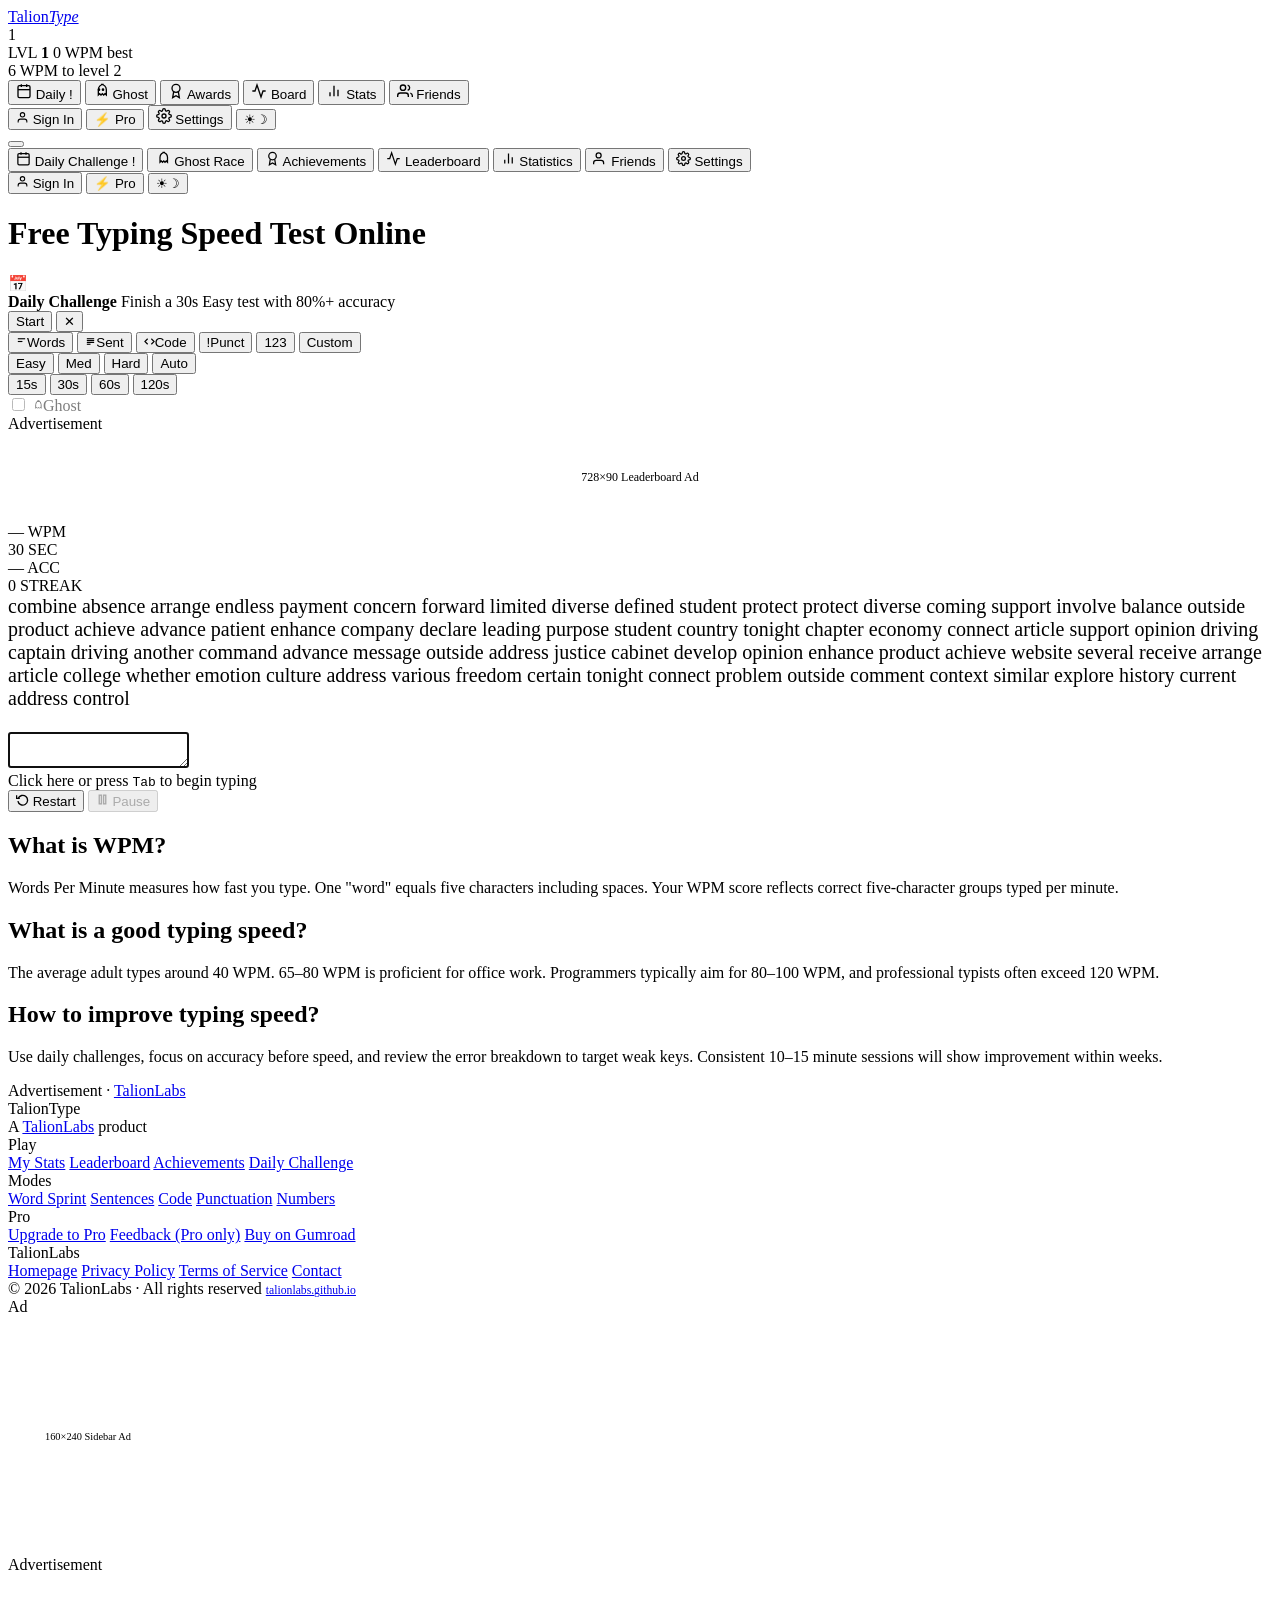
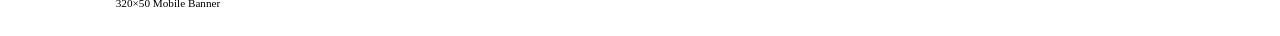
==== commit 7873af42: "Add files via upload" ====
--- a/taliontype/index.html
+++ b/taliontype/index.html
@@ -183,7 +183,7 @@
         <b>Daily Challenge</b>
         <span id="dbDesc">—</span>
       </div>
-      <span class="db-reward" id="dbReward">Bonus</span>
+      <span class="db-reward" id="dbReward" hidden></span>
       <button class="ctrl-btn accent small" id="btnStartDaily">Start</button>
       <button class="db-x" id="closeDB" aria-label="Close">✕</button>
     </div>
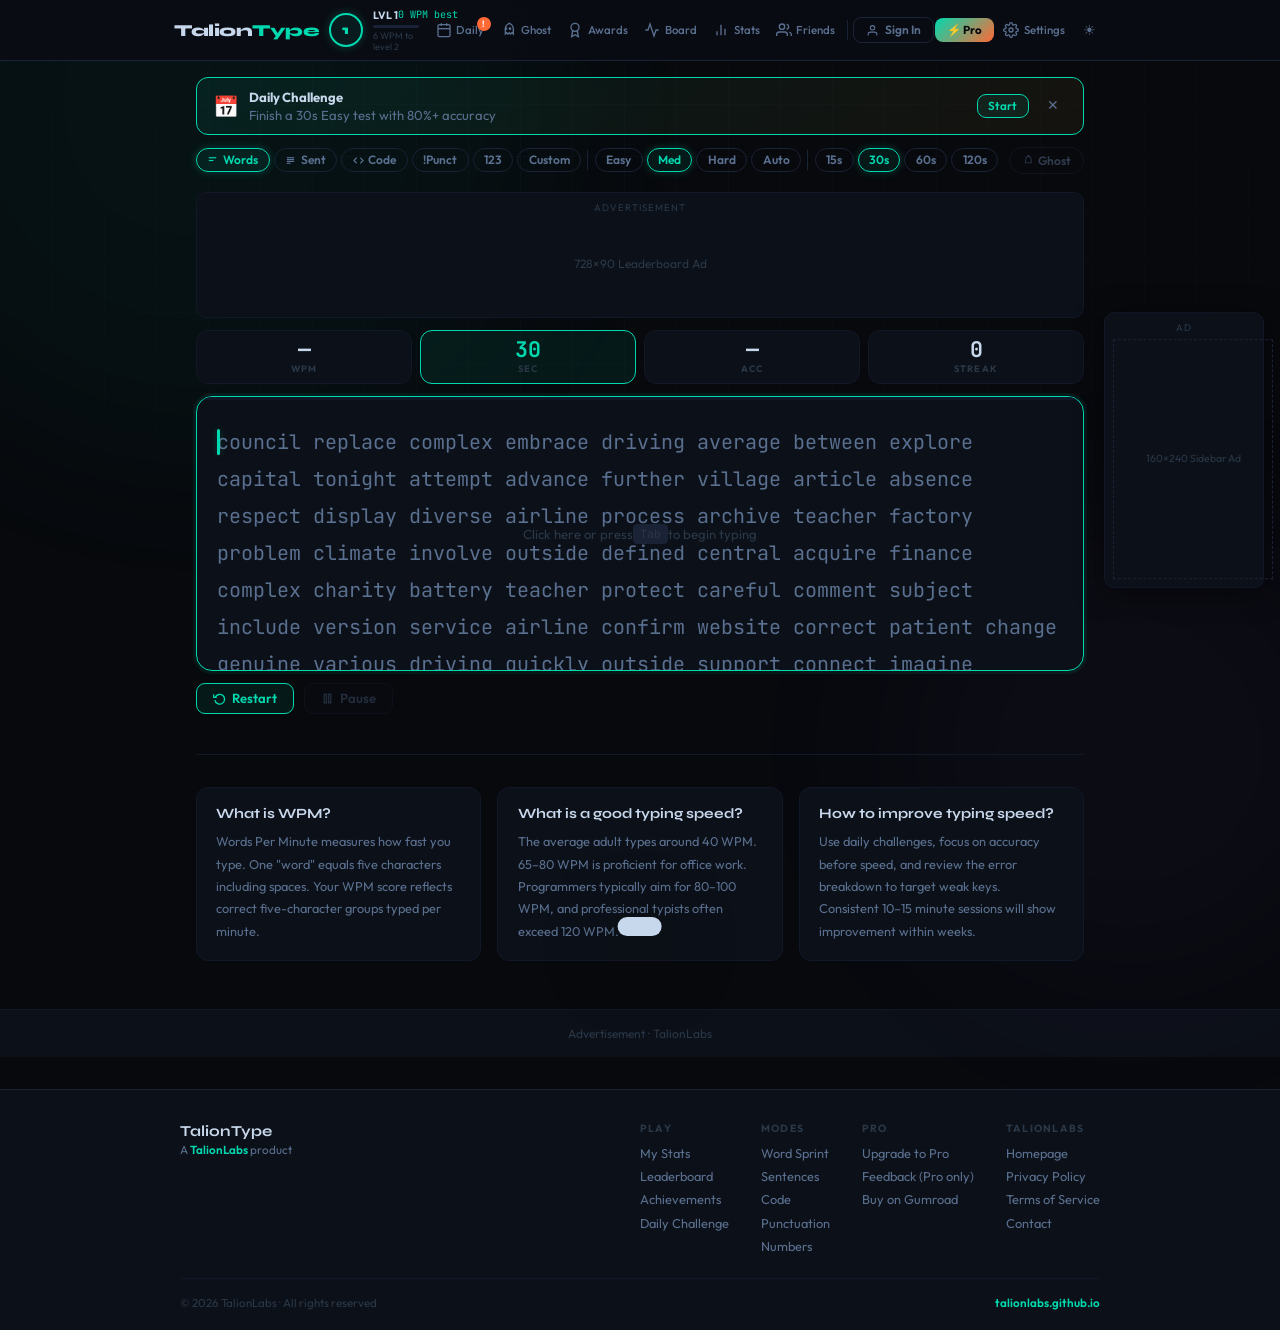
==== commit d06a4b2f: "Add files via upload" ====
--- a/taliontype/index.html
+++ b/taliontype/index.html
@@ -183,7 +183,7 @@
         <b>Daily Challenge</b>
         <span id="dbDesc">—</span>
       </div>
-      <span class="db-reward" id="dbReward" hidden></span>
+      <span class="db-reward" id="dbReward">Bonus</span>
       <button class="ctrl-btn accent small" id="btnStartDaily">Start</button>
       <button class="db-x" id="closeDB" aria-label="Close">✕</button>
     </div>
--- a/taliontype/style.css
+++ b/taliontype/style.css
@@ -0,0 +1,1181 @@
+/* ════════════════════════════════════════════════════
+   TalionType — style.css
+   Dark cyberpunk · Electric teal + Ember orange + Ghost purple
+   Fonts: Syne · Outfit · JetBrains Mono
+═══════════════════════════════════════════════════ */
+
+/* ── RESET ────────────────────────────────────── */
+*,*::before,*::after{box-sizing:border-box;margin:0;padding:0}
+/* Ensure [hidden] attribute is always respected, even when CSS sets display:flex/grid */
+[hidden]{display:none!important}
+html{font-size:16px;scroll-behavior:smooth;overflow-x:hidden}
+body{
+  font-family:'Outfit',sans-serif;
+  background:var(--bg);
+  color:var(--text);
+  min-height:100vh;
+  overflow-x:hidden;
+  transition:background .3s,color .3s;
+  /* CRITICAL: ensure body itself doesn't block clicks */
+  position:relative;
+}
+button{cursor:pointer;border:none;background:none;font-family:inherit;color:inherit;line-height:1}
+input,textarea,select{font-family:inherit;color:inherit;border:none;outline:none;background:none}
+a{color:inherit;text-decoration:none}
+img{max-width:100%;height:auto}
+
+/* ── CSS TOKENS ───────────────────────────────── */
+[data-theme="dark"]{
+  --bg:          #07090D;
+  --bg-card:     #0C1018;
+  --bg-panel:    #0F141C;
+  --bg-input:    #090C12;
+  --bg-glass:    rgba(10,13,20,0.92);
+  --border:      #1A2235;
+  --border-s:    #111827;
+  --text:        #C8D8EC;
+  --text-m:      #5A7090;
+  --text-f:      #2A3848;
+  --acc:         #00D9B0;
+  --acc-dim:     rgba(0,217,176,0.08);
+  --acc-glow:    rgba(0,217,176,0.25);
+  --acc2:        #FF6935;
+  --acc2-dim:    rgba(255,105,53,0.09);
+  --ghost-c:     #B57BFF;
+  --ghost-dim:   rgba(181,123,255,0.10);
+  --ghost-glow:  rgba(181,123,255,0.28);
+  --ok:          #00D9B0;
+  --err:         #FF4050;
+  --err-dim:     rgba(255,64,80,0.12);
+  --warn:        #FFB830;
+  --gold:        #FFD700;
+  --silver:      #C8D6E5;
+  --bronze:      #CD7F32;
+  --shadow:      0 4px 28px rgba(0,0,0,.5);
+  --shadow-lg:   0 16px 72px rgba(0,0,0,.7);
+  --glow:        0 0 24px rgba(0,217,176,.12);
+}
+[data-theme="light"]{
+  --bg:          #EEF2F8;
+  --bg-card:     #FFFFFF;
+  --bg-panel:    #FFFFFF;
+  --bg-input:    #F3F7FC;
+  --bg-glass:    rgba(255,255,255,0.94);
+  --border:      #D0DCE8;
+  --border-s:    #E4EBF4;
+  --text:        #0D1520;
+  --text-m:      #4E6278;
+  --text-f:      #9AAAB8;
+  --acc:         #009B7D;
+  --acc-dim:     rgba(0,155,125,.08);
+  --acc-glow:    rgba(0,155,125,.20);
+  --acc2:        #E05520;
+  --acc2-dim:    rgba(224,85,32,.08);
+  --ghost-c:     #7C3AED;
+  --ghost-dim:   rgba(124,58,237,.08);
+  --ghost-glow:  rgba(124,58,237,.22);
+  --ok:          #009B7D;
+  --err:         #DC2626;
+  --err-dim:     rgba(220,38,38,.09);
+  --warn:        #D97706;
+  --gold:        #CA8A04;
+  --silver:      #4B5563;
+  --bronze:      #92400E;
+  --shadow:      0 2px 16px rgba(0,0,0,.10);
+  --shadow-lg:   0 8px 48px rgba(0,0,0,.18);
+  --glow:        0 0 20px rgba(0,155,125,.10);
+}
+
+/* High contrast override */
+[data-hicon="true"]{
+  --text:  #FFFFFF;
+  --text-m:#D0E0F0;
+  --text-f:#8AABCC;
+}
+
+/* ── SCROLLBAR ─────────────────────────────────── */
+::-webkit-scrollbar{width:5px;height:5px}
+::-webkit-scrollbar-track{background:transparent}
+::-webkit-scrollbar-thumb{background:var(--border);border-radius:3px}
+:focus-visible{outline:2px solid var(--acc);outline-offset:2px;border-radius:4px}
+
+/* ── BG DECORATIONS ────────────────────────────── */
+.bg-grid{
+  position:fixed;inset:0;z-index:0;pointer-events:none;
+  background-image:
+    linear-gradient(var(--border) 1px,transparent 1px),
+    linear-gradient(90deg,var(--border) 1px,transparent 1px);
+  background-size:52px 52px;opacity:.22;
+  mask-image:radial-gradient(ellipse 80% 70% at 50% 25%,black,transparent);
+}
+[data-theme="light"] .bg-grid{opacity:.09}
+.bg-glow{position:fixed;z-index:0;pointer-events:none;border-radius:50%;filter:blur(100px)}
+.g1{width:700px;height:700px;top:-250px;left:-150px;background:var(--acc);opacity:.045}
+.g2{width:500px;height:500px;bottom:-100px;right:-100px;background:var(--ghost-c);opacity:.035}
+
+/* ── LAYOUT ─────────────────────────────────────── */
+.app-main{
+  position:relative;z-index:1;
+  max-width:920px;margin:0 auto;
+  padding:1rem 1rem 3rem;
+}
+
+/* SEO H1 — in flow but visually hidden (safe for screen readers & Google) */
+.seo-h1{
+  font-size:0;line-height:0;height:0;overflow:hidden;
+  position:absolute;left:-9999px;
+}
+
+/* ══════════════════════════════════════════════
+   HEADER
+══════════════════════════════════════════════ */
+.site-header{
+  position:sticky;top:0;z-index:200;
+  background:var(--bg-glass);
+  border-bottom:1px solid var(--border);
+  backdrop-filter:blur(20px) saturate(1.4);
+  -webkit-backdrop-filter:blur(20px) saturate(1.4);
+  /* BUG-02: overflow:hidden removed — it was clipping the absolute-positioned mobile dropdown */
+}
+.hdr-inner{
+  max-width:960px;margin:0 auto;
+  padding:.5rem .9rem;
+  display:flex;
+  align-items:center;
+  gap:.6rem;
+  /* flex instead of grid so items wrap cleanly on mobile */
+}
+
+.logo{display:flex;align-items:center;gap:.5rem;flex-shrink:0;text-decoration:none}
+.logo-img{height:24px;width:auto}
+.logo-mark{
+  font-family:'Syne',sans-serif;font-weight:800;
+  font-size:1.05rem;letter-spacing:-.03em;white-space:nowrap;
+}
+.logo-mark em{color:var(--acc);font-style:normal}
+
+/* Level bar — desktop only, flexible middle */
+.hdr-level{
+  display:none; /* hidden on mobile */
+  flex:1;min-width:0;
+  align-items:center;gap:.6rem;
+}
+@media(min-width:680px){
+  .hdr-level{display:flex}
+}
+.lvl-orb{
+  width:34px;height:34px;border-radius:50%;flex-shrink:0;
+  background:var(--acc-dim);border:2px solid var(--acc);
+  display:flex;align-items:center;justify-content:center;
+  box-shadow:0 0 10px var(--acc-glow);
+}
+.lvl-num{font-family:'Syne',sans-serif;font-weight:800;font-size:.82rem;color:var(--acc)}
+.lvl-info{flex:1;min-width:0}
+.lvl-row{display:flex;justify-content:space-between;font-size:.66rem;color:var(--text-m);margin-bottom:3px}
+.lvl-tag{font-weight:700;color:var(--text);white-space:nowrap}
+.lvl-wpm{font-family:'JetBrains Mono',monospace;color:var(--acc);font-size:.63rem;white-space:nowrap}
+.lvl-track{height:3px;background:var(--border);border-radius:2px;overflow:hidden}
+.lvl-fill{height:100%;background:linear-gradient(90deg,var(--acc),var(--acc2));border-radius:2px;transition:width .7s ease}
+.lvl-sublabel{font-size:.58rem;color:var(--text-f);margin-top:2px}
+
+/* ══════════════════════════════════════════════
+   HAMBURGER / MOBILE NAV MENU
+══════════════════════════════════════════════ */
+/* Hamburger button — only shown on small screens */
+.hamburger-btn{
+  display:none;
+  width:36px;height:36px;border-radius:9px;
+  align-items:center;justify-content:center;
+  flex-direction:column;gap:5px;
+  border:1.5px solid var(--border);background:transparent;
+  cursor:pointer;transition:all .18s;flex-shrink:0;
+  margin-left:auto;
+}
+.hamburger-btn span{
+  display:block;width:18px;height:2px;border-radius:1px;
+  background:var(--text-m);transition:all .22s;
+  transform-origin:center;
+}
+.hamburger-btn:hover{border-color:var(--acc);background:var(--acc-dim)}
+.hamburger-btn:hover span{background:var(--acc)}
+/* Active (X) state */
+.hamburger-btn.open span:nth-child(1){transform:translateY(7px) rotate(45deg)}
+.hamburger-btn.open span:nth-child(2){opacity:0;transform:scaleX(0)}
+.hamburger-btn.open span:nth-child(3){transform:translateY(-7px) rotate(-45deg)}
+
+/* Mobile dropdown menu */
+.mobile-menu{
+  display:none;
+  position:absolute;top:100%;right:0;left:0;
+  background:var(--bg-glass);
+  border-bottom:1px solid var(--border);
+  backdrop-filter:blur(20px) saturate(1.4);
+  -webkit-backdrop-filter:blur(20px) saturate(1.4);
+  z-index:199;
+  transform:translateY(-8px);
+  opacity:0;
+  transition:transform .22s cubic-bezier(.4,0,.2,1), opacity .22s;
+  pointer-events:none;
+}
+.mobile-menu.open{
+  transform:translateY(0);opacity:1;pointer-events:all;
+}
+.mm-inner{
+  max-width:960px;margin:0 auto;
+  padding:.6rem .9rem 1rem;
+}
+/* Two column grid of actions */
+.mm-grid{
+  display:grid;grid-template-columns:1fr 1fr;gap:.4rem;margin-bottom:.6rem;
+}
+.mm-btn{
+  display:flex;align-items:center;gap:.55rem;
+  padding:.6rem .8rem;border-radius:10px;
+  font-size:.8rem;font-weight:600;color:var(--text-m);
+  border:1.5px solid var(--border-s);background:var(--bg-card);
+  cursor:pointer;transition:all .15s;position:relative;
+}
+.mm-btn:hover{border-color:var(--acc);color:var(--acc);background:var(--acc-dim)}
+.mm-btn svg{flex-shrink:0}
+.mm-badge{
+  position:absolute;top:5px;right:5px;
+  min-width:14px;height:14px;border-radius:7px;
+  background:var(--acc2);color:#fff;
+  font-size:.55rem;font-weight:700;
+  display:flex;align-items:center;justify-content:center;padding:0 2px;
+}
+/* Bottom row: auth, pro, theme */
+.mm-footer{
+  display:flex;gap:.4rem;align-items:center;
+  padding-top:.6rem;border-top:1px solid var(--border-s);
+}
+.mm-footer .auth-btn{flex:1;justify-content:center}
+.mm-footer .pro-btn{flex:1;justify-content:center}
+.mm-footer .theme-toggle{margin-left:auto}
+
+@media(max-width:680px){
+  /* Hide desktop nav, show hamburger */
+  .hdr-nav{display:none !important}
+  .hamburger-btn{display:flex}
+  .site-header{position:sticky;top:0}
+  /* Show mobile menu when open */
+  .mobile-menu{display:block}
+}
+/* BUG-01: .hdr-nav selector was swallowed — declarations were orphaned with no rule to attach to */
+.hdr-nav{
+  display:flex;align-items:center;gap:.1rem;
+  margin-left:auto;flex-shrink:0;flex-wrap:nowrap;
+}
+.hdr-sep{width:1px;height:20px;background:var(--border);margin:0 .2rem;flex-shrink:0}
+
+.nbtn{
+  display:flex;align-items:center;gap:.3rem;
+  padding:.35rem .45rem;border-radius:8px;
+  font-size:.72rem;font-weight:500;color:var(--text-m);
+  transition:background .15s,color .15s;
+  position:relative;flex-shrink:0;white-space:nowrap;
+}
+.nbtn:hover{background:var(--bg-card);color:var(--text)}
+/* Show labels only on wide screens */
+.nb-lbl{display:none}
+@media(min-width:760px){.nb-lbl{display:inline}}
+.nbadge{
+  position:absolute;top:1px;right:1px;
+  min-width:14px;height:14px;border-radius:7px;
+  background:var(--acc2);color:#fff;
+  font-size:.55rem;font-weight:700;
+  display:flex;align-items:center;justify-content:center;padding:0 2px;
+}
+
+.auth-btn{
+  display:flex;align-items:center;gap:.35rem;
+  padding:.36rem .75rem;border-radius:8px;
+  font-size:.75rem;font-weight:600;
+  border:1.5px solid var(--border);color:var(--text-m);
+  background:transparent;transition:all .18s;white-space:nowrap;flex-shrink:0;
+}
+.auth-btn:hover,.auth-btn.in{border-color:var(--acc);color:var(--acc);background:var(--acc-dim)}
+.pro-btn{
+  display:flex;align-items:center;
+  padding:.36rem .75rem;border-radius:8px;
+  font-size:.72rem;font-weight:700;
+  background:linear-gradient(135deg,var(--acc),var(--acc2));
+  color:var(--bg);white-space:nowrap;flex-shrink:0;
+  transition:filter .18s;
+}
+.pro-btn:hover{filter:brightness(1.1)}
+.pro-btn.active{box-shadow:0 0 12px var(--acc-glow)}
+
+.theme-toggle{
+  width:32px;height:32px;border-radius:8px;
+  display:flex;align-items:center;justify-content:center;
+  font-size:.9rem;color:var(--text-m);flex-shrink:0;
+  transition:background .18s,color .18s;
+}
+.theme-toggle:hover{background:var(--bg-card);color:var(--text)}
+[data-theme="dark"]  .i-moon{display:none}
+[data-theme="light"] .i-sun{display:none}
+
+/* ══════════════════════════════════════════════
+   ADAPTIVE BANNER
+══════════════════════════════════════════════ */
+.adapt-banner{
+  display:flex;align-items:center;gap:.6rem;
+  margin-bottom:.75rem;padding:.6rem 1rem;
+  background:linear-gradient(135deg,var(--acc-dim),var(--acc2-dim));
+  border:1px solid var(--acc);border-radius:10px;
+  font-size:.82rem;color:var(--text);
+  position:relative;z-index:1;
+}
+.adapt-x{
+  margin-left:auto;font-size:.8rem;color:var(--text-m);
+  padding:.2rem .4rem;border-radius:4px;cursor:pointer;
+  transition:color .15s;background:none;border:none;
+}
+.adapt-x:hover{color:var(--err)}
+
+/* ══════════════════════════════════════════════
+   DAILY BANNER
+══════════════════════════════════════════════ */
+.daily-banner{
+  margin-bottom:.75rem;
+  background:linear-gradient(135deg,var(--acc-dim),rgba(255,184,48,.06));
+  border:1px solid var(--acc);border-radius:12px;
+  position:relative;z-index:1;
+}
+.db-inner{
+  display:flex;align-items:center;gap:.65rem;
+  padding:.7rem 1rem;flex-wrap:wrap;
+}
+.db-ico{font-size:1.3rem;flex-shrink:0}
+.db-info{flex:1;min-width:120px;display:flex;flex-direction:column;gap:.1rem;font-size:.82rem}
+.db-info b{color:var(--text)}
+.db-info span{color:var(--text-m)}
+.db-reward{font-family:'JetBrains Mono',monospace;font-size:.78rem;font-weight:700;color:var(--warn);white-space:nowrap}
+.db-x{
+  padding:.3rem .5rem;font-size:.85rem;color:var(--text-m);
+  border-radius:6px;cursor:pointer;background:none;border:none;
+  transition:color .15s;flex-shrink:0;
+}
+.db-x:hover{color:var(--err)}
+
+/* ══════════════════════════════════════════════
+   CONFIG BAR
+══════════════════════════════════════════════ */
+.cfg-bar{
+  display:flex;align-items:center;gap:.4rem;
+  flex-wrap:wrap;margin-bottom:.75rem;
+  position:relative;z-index:1;
+}
+.pill-group{display:flex;gap:.25rem;flex-wrap:wrap}
+.bar-sep{width:1px;height:20px;background:var(--border);flex-shrink:0;align-self:center}
+
+.pill{
+  display:inline-flex;align-items:center;gap:.3rem;
+  padding:.3rem .65rem;border-radius:20px;
+  font-size:.75rem;font-weight:600;
+  border:1.5px solid var(--border);color:var(--text-m);
+  background:transparent;transition:all .18s;white-space:nowrap;
+}
+.pill:hover{border-color:var(--text-f);color:var(--text)}
+.pill.active{
+  border-color:var(--acc);color:var(--acc);
+  background:var(--acc-dim);
+  box-shadow:0 0 8px var(--acc-glow);
+}
+.pill-adapt.active{
+  background:linear-gradient(135deg,var(--acc-dim),var(--acc2-dim));
+  border-color:var(--acc2);color:var(--acc2);
+}
+
+/* Ghost toggle */
+.ghost-wrap{margin-left:auto;flex-shrink:0}
+.ghost-label{cursor:pointer;display:flex}
+.ghost-label input{display:none}
+.ghost-pill{
+  display:inline-flex;align-items:center;gap:.3rem;
+  padding:.3rem .75rem;border-radius:20px;font-size:.75rem;font-weight:600;
+  border:1.5px solid var(--border);color:var(--text-m);
+  background:transparent;transition:all .2s;
+}
+.ghost-label input:checked ~ .ghost-pill{
+  border-color:var(--ghost-c);color:var(--ghost-c);
+  background:var(--ghost-dim);box-shadow:0 0 8px var(--ghost-glow);
+}
+
+/* ══════════════════════════════════════════════
+   LIVE HUD
+══════════════════════════════════════════════ */
+.live-hud{
+  display:flex;gap:.5rem;margin-bottom:.75rem;
+  position:relative;z-index:1;flex-wrap:wrap;
+}
+.hchip{
+  flex:1;min-width:60px;
+  background:var(--bg-card);border:1px solid var(--border-s);
+  border-radius:12px;padding:.55rem .65rem;
+  display:flex;flex-direction:column;align-items:center;
+  gap:.15rem;
+}
+.hval{
+  font-family:'JetBrains Mono',monospace;font-weight:700;
+  font-size:1.35rem;color:var(--text);line-height:1;
+}
+.hlbl{
+  font-size:.58rem;text-transform:uppercase;letter-spacing:.12em;
+  color:var(--text-f);font-weight:700;
+}
+.hchip-timer{border-color:var(--acc);background:var(--acc-dim)}
+.hchip-timer .hval{color:var(--acc)}
+.hchip-timer.urgent{border-color:var(--err);background:var(--err-dim);animation:tpulse .7s ease infinite}
+.hchip-timer.urgent .hval{color:var(--err)}
+.hchip-ghost{border-color:var(--ghost-c);background:var(--ghost-dim)}
+.ghost-hval{color:var(--ghost-c)}
+@keyframes tpulse{0%,100%{transform:scale(1)}50%{transform:scale(1.04)}}
+
+/* ══════════════════════════════════════════════
+   ARENA
+══════════════════════════════════════════════ */
+.arena{
+  position:relative;
+  background:var(--bg-card);
+  border:1.5px solid var(--border);
+  border-radius:16px;
+  overflow:hidden;
+  transition:border-color .2s;
+  /* CRITICAL: ensure arena itself is clickable */
+  cursor:text;
+  z-index:1;
+}
+.arena:focus-within{border-color:var(--acc);box-shadow:0 0 0 3px var(--acc-dim)}
+
+.arena-prog{height:3px;background:var(--border-s);overflow:hidden}
+.arena-fill{height:100%;width:0%;background:linear-gradient(90deg,var(--acc),var(--acc2));transition:width .3s ease;border-radius:0 3px 3px 0}
+
+/* Ghost bar */
+.ghost-bar{
+  display:flex;align-items:center;gap:.5rem;
+  padding:.45rem 1.25rem;
+  background:var(--ghost-dim);border-bottom:1px solid var(--ghost-c);
+  font-size:.78rem;color:var(--ghost-c);font-weight:600;
+}
+.ghost-vs{margin-left:auto;font-size:.75rem;color:var(--text-m)}
+.ghost-vs b{color:var(--acc)}
+
+/* Two-layer word rendering */
+.words-wrap{
+  position:relative;
+  padding:1.5rem 1.25rem;
+  min-height:140px;
+  line-height:1.85;
+  font-family:'JetBrains Mono',monospace;
+  font-size:1.25rem;
+  word-break:break-word;
+  white-space:pre-wrap;
+  overflow:hidden;
+  user-select:none;-webkit-user-select:none;
+}
+.words-target,.words-typed{
+  position:absolute;inset:0;
+  padding:1.5rem 1.25rem;
+  line-height:1.85;
+  font-family:inherit;font-size:inherit;
+  word-break:break-word;white-space:pre-wrap;
+  transition:none;
+  will-change:transform;
+}
+.words-target{color:var(--text-m);pointer-events:none}
+.words-typed {pointer-events:none;top:0}
+
+/* Character states */
+.tg-u{color:var(--text-m)}
+.tg-a{color:var(--text)}
+.lt-c{color:var(--text);font-weight:600}
+.lt-e{color:var(--err);text-decoration:underline;text-decoration-color:var(--err)}
+.lt-x{color:var(--err);opacity:.7}
+
+/* Cursors */
+.live-cursor{
+  position:absolute;
+  width:2.5px;border-radius:2px;
+  background:var(--acc);
+  box-shadow:0 0 6px var(--acc-glow);
+  pointer-events:none;
+  transition:left .05s,top .05s;
+  animation:cblink 1s step-end infinite;
+}
+.smooth-caret .live-cursor{transition:left .12s cubic-bezier(.4,0,.2,1),top .1s ease}
+.no-blink .live-cursor{animation:none}
+@keyframes cblink{0%,100%{opacity:1}50%{opacity:0}}
+
+.ghost-cursor{
+  position:absolute;
+  width:2px;border-radius:2px;
+  background:var(--ghost-c);
+  box-shadow:0 0 8px var(--ghost-glow);
+  opacity:.75;pointer-events:none;
+  transition:left .12s linear,top .08s linear;
+}
+
+/* Hidden textarea captures input */
+.ghost-input{
+  position:absolute;inset:0;
+  opacity:0;
+  resize:none;
+  width:100%;height:100%;
+  cursor:text;
+  font-size:16px; /* prevent iOS zoom */
+  z-index:2; /* above word layers but below overlays */
+  background:transparent;
+  border:none;
+  color:transparent;
+  caret-color:transparent;
+}
+
+/* Arena hint */
+.arena-hint{
+  position:absolute;inset:0;
+  display:flex;align-items:center;justify-content:center;
+  font-size:.82rem;color:var(--text-f);
+  pointer-events:none;
+  transition:opacity .3s;
+  text-align:center;padding:1rem;
+}
+.arena-hint kbd{
+  font-family:'JetBrains Mono',monospace;font-size:.72rem;
+  background:var(--border);border-radius:4px;
+  padding:.1rem .35rem;border:1px solid var(--border);
+}
+
+/* Paused overlay */
+.paused-ov{
+  position:absolute;inset:0;
+  background:rgba(7,9,13,.85);
+  display:flex;align-items:center;justify-content:center;
+  backdrop-filter:blur(4px);
+  z-index:5;
+}
+.paused-inner{display:flex;flex-direction:column;align-items:center;gap:.5rem;color:var(--text)}
+
+/* ══════════════════════════════════════════════
+   CONTROLS ROW
+══════════════════════════════════════════════ */
+.ctrls-row{
+  display:flex;gap:.6rem;margin-top:.75rem;flex-wrap:wrap;
+  position:relative;z-index:1;
+}
+.ctrl-btn{
+  display:inline-flex;align-items:center;gap:.4rem;
+  padding:.48rem 1rem;border-radius:9px;
+  font-size:.82rem;font-weight:600;
+  border:1.5px solid var(--border);color:var(--text-m);
+  background:var(--bg-card);
+  transition:all .18s;white-space:nowrap;
+  cursor:pointer;
+}
+.ctrl-btn:hover{border-color:var(--text-f);color:var(--text)}
+.ctrl-btn.accent{
+  border-color:var(--acc);color:var(--acc);
+  background:var(--acc-dim);
+}
+.ctrl-btn.accent:hover{background:var(--acc);color:var(--bg)}
+.ctrl-btn.danger{border-color:var(--err);color:var(--err);background:var(--err-dim)}
+.ctrl-btn.danger:hover{background:var(--err);color:#fff}
+.ctrl-btn.small{padding:.3rem .65rem;font-size:.73rem}
+.ctrl-btn.ghost-ctrl{border-color:var(--ghost-c);color:var(--ghost-c);background:var(--ghost-dim)}
+.ctrl-btn.ghost-ctrl:hover{background:var(--ghost-c);color:#fff}
+.ctrl-btn:disabled{opacity:.35;cursor:not-allowed;pointer-events:none}
+
+/* ══════════════════════════════════════════════
+   RESULTS PANEL
+══════════════════════════════════════════════ */
+.results-panel{
+  margin-top:1.25rem;position:relative;
+  background:var(--bg-card);border:1.5px solid var(--border);
+  border-radius:16px;padding:1.5rem;
+  z-index:1;
+}
+.confetti-cv{position:absolute;inset:0;width:100%;height:100%;pointer-events:none;border-radius:16px;z-index:0}
+
+.res-hdr{position:relative;z-index:1;text-align:center;margin-bottom:1.25rem}
+.res-title-row{display:flex;align-items:center;justify-content:center;gap:.75rem;margin-bottom:.5rem}
+.res-title{font-family:'Syne',sans-serif;font-size:1rem;font-weight:700;color:var(--text-m)}
+.res-badges{display:flex;gap:.4rem;flex-wrap:wrap;justify-content:center}
+.rbadge{
+  padding:.2rem .55rem;border-radius:20px;font-size:.68rem;font-weight:700;
+  background:var(--acc-dim);border:1px solid var(--acc);color:var(--acc);
+}
+.rbadge.new{background:var(--acc2-dim);border-color:var(--acc2);color:var(--acc2)}
+.rbadge.ghost-win{background:var(--ghost-dim);border-color:var(--ghost-c);color:var(--ghost-c)}
+
+.res-hero{display:flex;align-items:baseline;justify-content:center;gap:.4rem;margin-bottom:.25rem}
+.res-wpm-big{font-family:'Syne',sans-serif;font-size:4rem;font-weight:800;color:var(--acc);line-height:1}
+.res-wpm-unit{font-family:'Syne',sans-serif;font-size:1.5rem;font-weight:700;color:var(--text-m)}
+.lvl-up-badge{
+  display:inline-block;margin-top:.35rem;
+  padding:.3rem 1rem;border-radius:20px;font-size:.8rem;font-weight:800;
+  background:linear-gradient(135deg,var(--acc2),var(--acc));color:var(--bg);
+  animation:pop .4s cubic-bezier(.2,1.6,.4,1);
+}
+@keyframes pop{from{transform:scale(.6)}to{transform:scale(1)}}
+
+.score-grid{
+  display:grid;grid-template-columns:repeat(3,1fr);gap:.6rem;margin-bottom:1.25rem;
+  position:relative;z-index:1;
+}
+@media(max-width:480px){.score-grid{grid-template-columns:repeat(2,1fr)}}
+
+.scard{
+  background:var(--bg);border:1px solid var(--border-s);
+  border-radius:12px;padding:.9rem .75rem;text-align:center;
+}
+.scard-hero{border-color:var(--acc);background:var(--acc-dim)}
+.sv{font-family:'JetBrains Mono',monospace;font-size:1.4rem;font-weight:700;color:var(--text);margin-bottom:.2rem}
+.sl{font-size:.65rem;text-transform:uppercase;letter-spacing:.12em;color:var(--text-f);font-weight:700}
+.ss{font-size:.68rem;color:var(--acc);margin-top:.15rem;min-height:.9rem}
+
+/* Ghost result */
+.ghost-result{
+  display:flex;align-items:center;gap:.75rem;
+  padding:.85rem 1rem;margin-bottom:1rem;
+  background:var(--ghost-dim);border:1.5px solid var(--ghost-c);border-radius:12px;
+  font-weight:700;color:var(--ghost-c);font-size:.9rem;
+  position:relative;z-index:1;
+}
+.gr-detail{font-size:.78rem;color:var(--text-m);display:block;margin-top:2px;font-weight:400}
+
+/* Chart / sections */
+.res-section{position:relative;z-index:1;margin-bottom:1rem}
+.sec-hd{margin-bottom:.5rem}
+.sec-ttl{font-size:.72rem;text-transform:uppercase;letter-spacing:.1em;color:var(--text-f);font-weight:700}
+.chart-box{background:var(--bg);border:1px solid var(--border-s);border-radius:10px;padding:.75rem;overflow:hidden}
+.chart-box canvas{width:100%!important;display:block}
+
+/* Errors */
+.err-chips{display:flex;flex-wrap:wrap;gap:.4rem}
+.echip{display:inline-flex;align-items:center;gap:.25rem;padding:.25rem .55rem;border-radius:20px;background:var(--err-dim);border:1px solid var(--err);font-size:.78rem}
+.ek{font-family:'JetBrains Mono',monospace;font-weight:700;color:var(--err)}
+.ec{color:var(--text-m);font-size:.72rem}
+.enone{font-size:.82rem;color:var(--ok)}
+
+/* Heatmap */
+.heatmap-wrap{display:flex;flex-direction:column;align-items:center;gap:.3rem}
+.kbd-row{display:flex;gap:.25rem;flex-wrap:wrap;justify-content:center}
+.kkey{
+  width:32px;height:32px;border-radius:6px;
+  display:flex;align-items:center;justify-content:center;
+  font-family:'JetBrains Mono',monospace;font-size:.7rem;font-weight:700;
+  background:var(--bg);border:1.5px solid var(--border-s);color:var(--text-f);
+}
+.kkey.space{width:140px}
+.kkey.h1{border-color:var(--acc);color:var(--acc);background:var(--acc-dim);opacity:.5}
+.kkey.h2{border-color:var(--acc);color:var(--acc);background:var(--acc-dim);opacity:.75}
+.kkey.h3{border-color:var(--acc);color:var(--acc);background:var(--acc-dim)}
+.kkey.he{border-color:var(--err);color:var(--err);background:var(--err-dim)}
+
+/* Result actions */
+.res-actions{display:flex;gap:.5rem;flex-wrap:wrap;margin-top:1rem;position:relative;z-index:1}
+
+/* ══════════════════════════════════════════════
+   SEO CONTENT
+══════════════════════════════════════════════ */
+.seo-content{
+  margin-top:2.5rem;padding-top:2rem;
+  border-top:1px solid var(--border-s);
+  position:relative;z-index:1;
+}
+.seo-grid{display:grid;grid-template-columns:repeat(auto-fit,minmax(220px,1fr));gap:1rem}
+.seo-card{background:var(--bg-card);border:1px solid var(--border-s);border-radius:12px;padding:1.1rem 1.2rem}
+.seo-h2{font-family:'Syne',sans-serif;font-size:.88rem;font-weight:700;color:var(--text);margin-bottom:.5rem}
+.seo-card p{font-size:.8rem;color:var(--text-m);line-height:1.75}
+
+/* ══════════════════════════════════════════════
+   FOOTER
+══════════════════════════════════════════════ */
+.site-footer{
+  position:relative;z-index:1;
+  border-top:1px solid var(--border);
+  background:var(--bg-card);
+  padding:2rem 1rem 1.25rem;
+  margin-top:2rem;
+}
+.ft-inner{
+  max-width:920px;margin:0 auto;
+  display:flex;flex-wrap:wrap;gap:2rem;
+  justify-content:space-between;align-items:flex-start;
+  padding-bottom:1.5rem;
+}
+.ft-brand{display:flex;align-items:center;gap:.7rem}
+.ft-logo{height:28px;width:auto}
+.ft-name{font-family:'Syne',sans-serif;font-weight:700;font-size:.95rem}
+.ft-sub{font-size:.73rem;color:var(--text-m);margin-top:2px}
+.ft-link{color:var(--acc);font-weight:600}
+.ft-link:hover{text-decoration:underline}
+.ft-links{display:flex;gap:2rem;flex-wrap:wrap}
+.ft-col{display:flex;flex-direction:column;gap:.45rem}
+.ft-col-ttl{font-size:.65rem;text-transform:uppercase;letter-spacing:.12em;color:var(--text-f);font-weight:700;margin-bottom:.2rem}
+.ft-item{font-size:.8rem;color:var(--text-m);transition:color .18s;cursor:pointer}
+.ft-item:hover{color:var(--acc)}
+.ft-bottom{
+  max-width:920px;margin:0 auto;
+  display:flex;justify-content:space-between;align-items:center;flex-wrap:wrap;gap:.5rem;
+  border-top:1px solid var(--border-s);padding-top:1rem;
+  font-size:.72rem;color:var(--text-f);
+}
+
+/* AD strip */
+.ad-strip{background:var(--bg-card);border-top:1px solid var(--border-s);padding:.5rem 1rem;text-align:center;font-size:.75rem;color:var(--text-f)}
+.ad-placeholder{padding:.5rem}
+
+/* ══════════════════════════════════════════════
+   SETTINGS PANEL (slide-in from right)
+══════════════════════════════════════════════ */
+.side-panel{
+  position:fixed;right:0;top:0;bottom:0;
+  width:min(360px,100vw);
+  background:var(--bg-panel);
+  border-left:1px solid var(--border);
+  z-index:400;
+  display:flex;flex-direction:column;
+  transform:translateX(100%);
+  transition:transform .3s cubic-bezier(.4,0,.2,1);
+  box-shadow:var(--shadow-lg);
+  /* visible via JS-toggled class */
+}
+/* Show/hide via JS adding .open class */
+.side-panel.open{transform:translateX(0)}
+
+.sp-hdr{
+  display:flex;align-items:center;justify-content:space-between;
+  padding:.85rem 1.1rem;
+  border-bottom:1px solid var(--border);
+  flex-shrink:0;background:var(--bg-panel);
+  /* sticky header inside panel */
+  position:sticky;top:0;z-index:1;
+}
+.sp-ttl{font-family:'Syne',sans-serif;font-weight:700;font-size:1rem}
+
+.sp-body{
+  flex:1;overflow-y:auto;overflow-x:hidden;
+  padding:1rem 1.1rem 2rem;
+  /* Prevent body scroll when settings scrolls */
+  overscroll-behavior:contain;
+  -webkit-overflow-scrolling:touch;
+}
+
+/* Settings groups */
+.sg-head{
+  font-size:.65rem;text-transform:uppercase;letter-spacing:.15em;
+  color:var(--acc);font-weight:700;margin:.85rem 0 .5rem;
+}
+.sg{margin-bottom:.75rem}
+.s-sep{height:1px;background:var(--border-s);margin:1rem 0}
+.sl2{font-size:.8rem;color:var(--text-m);margin-bottom:.35rem;display:block}
+.sh{font-size:.75rem;color:var(--text-f);line-height:1.5}
+
+/* Inputs in settings */
+.si{
+  width:100%;
+  background:var(--bg-input);
+  border:1.5px solid var(--border);
+  color:var(--text);
+  border-radius:8px;
+  padding:.5rem .75rem;
+  font-size:.84rem;
+  transition:border-color .18s;
+}
+.si:focus{border-color:var(--acc);outline:none}
+.si-ta{resize:vertical;min-height:70px}
+
+/* Slider */
+.slider-row{display:flex;align-items:center;gap:.75rem}
+.slider{
+  flex:1;-webkit-appearance:none;appearance:none;
+  height:4px;border-radius:2px;
+  background:var(--border);outline:none;
+  accent-color:var(--acc);
+  cursor:pointer;
+}
+.slider::-webkit-slider-thumb{-webkit-appearance:none;width:16px;height:16px;border-radius:50%;background:var(--acc);cursor:pointer}
+.slider-val{font-family:'JetBrains Mono',monospace;font-size:.73rem;color:var(--acc);min-width:38px}
+
+/* Toggle switch */
+.st-group{display:flex;flex-direction:column;gap:.1rem}
+.st-row{
+  display:flex;align-items:center;justify-content:space-between;
+  padding:.45rem 0;border-bottom:1px solid var(--border-s);
+}
+.st-row:last-child{border-bottom:none}
+.tsw{display:inline-flex;align-items:center;cursor:pointer;flex-shrink:0}
+.tsw input{display:none}
+.ttrack{
+  width:38px;height:20px;border-radius:10px;
+  background:var(--border);position:relative;
+  transition:background .2s;flex-shrink:0;
+}
+.ttrack::after{
+  content:'';position:absolute;
+  top:3px;left:3px;
+  width:14px;height:14px;border-radius:50%;
+  background:#fff;transition:transform .2s;
+}
+.tsw input:checked ~ .ttrack{background:var(--acc)}
+.tsw input:checked ~ .ttrack::after{transform:translateX(18px)}
+
+/* Color picker */
+.color-row{display:flex;gap:.4rem;flex-wrap:wrap;margin-top:.35rem}
+.cpick{
+  width:28px;height:28px;border-radius:50%;
+  border:2.5px solid transparent;cursor:pointer;
+  background:var(--c,#00D9B0);
+  transition:transform .18s,border-color .18s;
+}
+.cpick.active{border-color:#fff;transform:scale(1.18)}
+.pro-tag-inline{
+  font-size:.6rem;font-weight:700;
+  background:linear-gradient(135deg,var(--acc),var(--acc2));
+  color:var(--bg);padding:1px 5px;border-radius:3px;
+  vertical-align:middle;margin-left:.3rem;
+}
+
+/* ══════════════════════════════════════════════
+   MODALS
+══════════════════════════════════════════════ */
+.modal-ov{
+  position:fixed;inset:0;z-index:300;
+  display:flex;align-items:center;justify-content:center;
+  padding:.75rem;
+}
+.modal{
+  background:var(--bg-card);
+  border:1px solid var(--border);
+  border-radius:18px;
+  box-shadow:var(--shadow-lg);
+  width:100%;
+  max-height:90vh;
+  display:flex;flex-direction:column;
+  overflow:hidden;
+  animation:modIn .22s ease;
+  position:relative;z-index:1;
+}
+@keyframes modIn{from{opacity:0;transform:scale(.95) translateY(8px)}}
+.modal-sm{max-width:420px}
+.modal-md{max-width:560px}
+.modal-lg{max-width:760px}
+
+.modal-hdr{
+  display:flex;align-items:center;justify-content:space-between;
+  padding:.85rem 1.1rem;
+  border-bottom:1px solid var(--border);
+  flex-shrink:0;
+}
+.modal-hdr h2{font-family:'Syne',sans-serif;font-weight:700;font-size:1rem}
+.modal-body{overflow-y:auto;overflow-x:hidden;padding:1rem 1.1rem;flex:1;overscroll-behavior:contain}
+
+/* Modal tabs */
+.modal-tabs{
+  display:flex;gap:.25rem;padding:.65rem 1rem;
+  border-bottom:1px solid var(--border);flex-shrink:0;flex-wrap:wrap;
+}
+.tab{
+  padding:.3rem .75rem;border-radius:20px;font-size:.78rem;font-weight:600;
+  border:1.5px solid var(--border-s);color:var(--text-m);
+  background:transparent;cursor:pointer;transition:all .18s;
+}
+.tab.active{border-color:var(--acc);color:var(--acc);background:var(--acc-dim)}
+
+/* Leaderboard filters */
+.lb-filters{
+  display:flex;gap:.5rem;padding:.6rem 1rem;
+  border-bottom:1px solid var(--border);flex-shrink:0;flex-wrap:wrap;
+}
+.lb-sel{
+  flex:1;min-width:100px;
+  background:var(--bg-input);border:1.5px solid var(--border);color:var(--text);
+  border-radius:7px;padding:.35rem .55rem;font-size:.78rem;cursor:pointer;
+}
+.lb-sel:focus{border-color:var(--acc)}
+
+/* Leaderboard table */
+.lb-table{width:100%;border-collapse:collapse;font-size:.82rem}
+.lb-table thead th{
+  text-align:left;padding:.55rem .6rem;
+  font-size:.65rem;text-transform:uppercase;letter-spacing:.1em;
+  color:var(--text-f);font-weight:700;border-bottom:1px solid var(--border-s);
+}
+.lb-table tbody tr{border-bottom:1px solid var(--border-s);transition:background .15s}
+.lb-table tbody tr:hover{background:var(--bg)}
+.lb-table tbody td{padding:.55rem .6rem;color:var(--text-m)}
+.lb-rank{font-family:'JetBrains Mono',monospace;font-weight:700;color:var(--text-f)}
+.lb-name{font-weight:600;color:var(--text);max-width:150px;overflow:hidden;text-overflow:ellipsis;white-space:nowrap}
+.lb-wpm{font-family:'JetBrains Mono',monospace;font-weight:700;color:var(--text);font-size:.88rem}
+.gold   .lb-rank,.lb-table tr.gold   td{color:var(--gold)}
+.silver .lb-rank,.lb-table tr.silver td .lb-wpm{color:var(--silver)}
+.bronze .lb-rank,.lb-table tr.bronze td .lb-wpm{color:var(--bronze)}
+.lb-table tr.lb-top1{background:rgba(255,215,0,.04)}
+.lb-table tr.lb-top2{background:rgba(200,214,229,.03)}
+.lb-table tr.lb-top3{background:rgba(205,127,50,.03)}
+.lb-table tr.lb-me{background:var(--acc-dim);border-color:var(--acc)}
+.lb-badge{font-size:.75rem;margin-left:.25rem}
+
+.lb-pb{padding:.6rem 1rem;font-size:.8rem;color:var(--text-m);border-top:1px solid var(--border-s);flex-shrink:0}
+.lb-note{padding:.5rem 1rem .75rem;font-size:.75rem;color:var(--text-f)}
+.lb-load,.lb-empty{padding:1.5rem;text-align:center;color:var(--text-f);font-size:.85rem}
+
+/* Auth modal */
+.auth-intro{font-size:.84rem;color:var(--text-m);margin-bottom:1rem;line-height:1.65}
+.prov-btn{
+  width:100%;display:flex;align-items:center;gap:.75rem;
+  padding:.7rem 1rem;border-radius:10px;
+  border:1.5px solid var(--border);background:var(--bg);color:var(--text);
+  font-size:.85rem;font-weight:600;cursor:pointer;margin-bottom:.75rem;
+  transition:border-color .18s,background .18s;
+}
+.prov-btn:hover{border-color:var(--acc);background:var(--acc-dim)}
+.auth-or{display:flex;align-items:center;gap:.75rem;margin-bottom:.75rem}
+.auth-or::before,.auth-or::after{content:'';flex:1;height:1px;background:var(--border-s)}
+.auth-or span{font-size:.72rem;color:var(--text-f)}
+.auth-tabs{display:flex;gap:.25rem;margin-bottom:.75rem}
+.auth-tab{
+  flex:1;padding:.4rem;border-radius:8px;font-size:.82rem;font-weight:600;
+  border:1.5px solid var(--border-s);color:var(--text-m);background:transparent;cursor:pointer;
+  transition:all .18s;
+}
+.auth-tab.active{border-color:var(--acc);color:var(--acc);background:var(--acc-dim)}
+.auth-form{display:flex;flex-direction:column;gap:.6rem}
+.auth-form .ctrl-btn{justify-content:center;width:100%}
+.auth-err{font-size:.78rem;color:var(--err);min-height:.9rem}
+.auth-footer{font-size:.72rem;color:var(--text-f);margin-top:.75rem;line-height:1.6}
+.auth-footer a{color:var(--acc)}
+
+/* Stat cards */
+.stat-cards{display:grid;grid-template-columns:repeat(auto-fill,minmax(130px,1fr));gap:.6rem}
+.stcard{background:var(--bg);border:1px solid var(--border-s);border-radius:12px;padding:.85rem;text-align:center}
+.stv{font-family:'JetBrains Mono',monospace;font-size:1.3rem;font-weight:700;color:var(--acc);display:block;margin-bottom:.25rem}
+.stl{font-size:.62rem;text-transform:uppercase;letter-spacing:.12em;color:var(--text-f);font-weight:700}
+
+/* Achievements */
+.ach-stats{display:flex;align-items:center;gap:.75rem;padding:.75rem 1rem;background:var(--bg);border-radius:10px;margin-bottom:1rem;font-size:.85rem}
+.ach-count{font-family:'JetBrains Mono',monospace;font-weight:700;color:var(--acc);font-size:1.3rem;flex-shrink:0}
+.ach-prog-wrap{flex:1}
+.ach-prog-track{height:6px;background:var(--border);border-radius:3px;overflow:hidden;margin-top:.3rem}
+.ach-prog-fill{height:100%;background:linear-gradient(90deg,var(--acc),var(--acc2));border-radius:3px;transition:width .6s ease}
+.ach-grid{display:grid;grid-template-columns:repeat(2,1fr);gap:.55rem}
+@media(min-width:480px){.ach-grid{grid-template-columns:repeat(3,1fr)}}
+@media(min-width:640px){.ach-grid{grid-template-columns:repeat(4,1fr)}}
+.acard{
+  background:var(--bg);border:1.5px solid var(--border-s);border-radius:12px;
+  padding:.8rem .6rem;display:flex;flex-direction:column;align-items:center;
+  gap:.3rem;text-align:center;position:relative;overflow:hidden;transition:all .2s;
+}
+.acard.unlocked{border-color:var(--acc);background:var(--acc-dim);box-shadow:0 0 10px var(--acc-glow)}
+.acard.locked{opacity:.35;filter:grayscale(.8)}
+.acard.rare.unlocked{border-color:var(--ghost-c);background:var(--ghost-dim);box-shadow:0 0 10px var(--ghost-glow)}
+.acard.epic.unlocked{border-color:var(--gold);background:rgba(255,215,0,.05);box-shadow:0 0 10px rgba(255,215,0,.18)}
+.a-ico{font-size:1.5rem}
+.a-name{font-size:.72rem;font-weight:700;font-family:'Syne',sans-serif;color:var(--text)}
+.a-desc{font-size:.62rem;color:var(--text-m);line-height:1.4}
+.a-xp{font-family:'JetBrains Mono',monospace;font-size:.65rem;font-weight:700;color:var(--warn)}
+.a-tier{position:absolute;top:5px;right:5px;font-size:.5rem;font-weight:800;letter-spacing:.07em;padding:1px 4px;border-radius:3px;text-transform:uppercase}
+
+/* Active mode indicator badges in config bar */
+.mode-flag{
+  display:inline-flex;align-items:center;gap:.25rem;
+  padding:.2rem .5rem;border-radius:20px;font-size:.68rem;font-weight:700;
+  border:1.5px solid var(--warn);color:var(--warn);
+  background:rgba(255,184,48,.1);white-space:nowrap;
+}
+
+/* Ad placements */
+.ad-unit{
+  width:100%;text-align:center;background:var(--bg-card);
+  border:1px solid var(--border-s);border-radius:10px;
+  padding:.5rem;overflow:hidden;position:relative;z-index:1;
+}
+.ad-unit.ad-between{margin:.75rem 0}
+.ad-label{font-size:.6rem;color:var(--text-f);text-transform:uppercase;letter-spacing:.1em;margin-bottom:.35rem;display:block}
+
+/* Sidebar ad — desktop only */
+.ad-sidebar{
+  display:none;
+  position:fixed;right:1rem;top:50%;transform:translateY(-50%);
+  z-index:100;width:160px;
+  background:var(--bg-card);border:1px solid var(--border-s);
+  border-radius:10px;padding:.5rem;text-align:center;
+  box-shadow:var(--shadow);
+}
+@media(min-width:1280px){.ad-sidebar{display:block}}
+
+/* Mobile sticky bottom banner */
+.ad-mobile-sticky{
+  display:none;
+  position:fixed;bottom:0;left:0;right:0;z-index:150;
+  background:var(--bg-card);border-top:1px solid var(--border);
+  padding:.35rem 1rem;text-align:center;
+  box-shadow:0 -4px 20px rgba(0,0,0,.2);
+}
+@media(max-width:768px){.ad-mobile-sticky{display:block}}
+.a-tier.common{background:var(--acc-dim);color:var(--acc)}
+.a-tier.rare{background:var(--ghost-dim);color:var(--ghost-c)}
+.a-tier.epic{background:rgba(255,215,0,.1);color:var(--gold)}
+
+/* Daily */
+.dc-card{background:var(--bg);border:1.5px solid var(--border);border-radius:14px;padding:1.25rem;margin-bottom:.75rem;text-align:center}
+.dc-pre{font-size:.68rem;text-transform:uppercase;letter-spacing:.14em;color:var(--text-f);margin-bottom:.6rem}
+.dc-title{font-family:'Syne',sans-serif;font-size:1.2rem;font-weight:700;margin-bottom:.4rem;color:var(--text)}
+.dc-desc{font-size:.84rem;color:var(--text-m);line-height:1.65;margin-bottom:.85rem}
+.dc-reward{font-family:'JetBrains Mono',monospace;font-size:1rem;font-weight:700;color:var(--warn)}
+.dc-expires{font-size:.7rem;color:var(--text-f);margin-top:.4rem}
+.dc-done{color:var(--ok);font-weight:700;font-size:.86rem;margin-top:.75rem}
+
+/* Pro modal */
+.pro-hero{text-align:center;padding:1.25rem 1rem;background:linear-gradient(135deg,var(--acc-dim),var(--acc2-dim));border-radius:12px;margin-bottom:1rem;border:1px solid var(--acc)}
+.pro-price{font-family:'Syne',sans-serif;font-size:2.8rem;font-weight:800;color:var(--acc);line-height:1.1}
+.pro-once{font-size:.9rem;color:var(--text-m);font-weight:400;vertical-align:middle}
+.pro-tagline{font-size:.86rem;color:var(--text-m);margin-top:.4rem}
+.pro-features{display:grid;grid-template-columns:repeat(2,1fr);gap:.45rem;margin-bottom:1rem}
+@media(max-width:400px){.pro-features{grid-template-columns:1fr}}
+.pro-feat{display:flex;align-items:flex-start;gap:.45rem;background:var(--bg);border:1px solid var(--border-s);border-radius:9px;padding:.55rem .7rem}
+.pro-feat-ico{font-size:1rem;flex-shrink:0;margin-top:.05rem}
+.pro-feat-txt{font-size:.76rem;line-height:1.4}
+.pro-feat-ttl{font-weight:700;color:var(--text);display:block}
+.pro-feat-sub{color:var(--text-m);font-size:.72rem}
+.pro-actions{display:flex;flex-direction:column;gap:.65rem}
+.pro-buy-btn{
+  justify-content:center;font-size:.95rem;padding:.8rem;border-radius:10px;
+  background:linear-gradient(135deg,var(--acc),var(--acc2));border-color:transparent;
+  color:var(--bg)!important;font-weight:700;font-family:'Syne',sans-serif;
+  box-shadow:0 4px 18px var(--acc-glow);
+}
+.pro-buy-btn:hover{filter:brightness(1.08)}
+.pro-key-label{font-size:.78rem;color:var(--text-m)}
+.pro-verify{display:flex;gap:.5rem}
+.pro-verify .si{flex:1;min-width:0}
+.pro-verify-note{font-size:.76rem;min-height:.9rem}
+
+/* Save */
+.save-sum{background:var(--bg);border:1.5px solid var(--border);border-radius:10px;padding:.85rem;margin-bottom:1rem;font-family:'JetBrains Mono',monospace;font-size:.88rem;line-height:1.9;text-align:center}
+.save-form{display:flex;flex-direction:column;gap:.6rem}
+.save-note{font-size:.74rem;color:var(--text-f)}
+
+/* Share */
+.share-card{background:linear-gradient(135deg,var(--bg-card),var(--acc-dim));border:1.5px solid var(--acc);border-radius:12px;padding:1.25rem;margin-bottom:1rem;font-family:'JetBrains Mono',monospace;text-align:center}
+.share-btns{display:flex;gap:.6rem}
+.share-btn{
+  flex:1;display:flex;align-items:center;justify-content:center;gap:.4rem;
+  padding:.6rem;border-radius:9px;font-size:.82rem;font-weight:600;
+  border:1.5px solid var(--border);color:var(--text-m);background:var(--bg-card);
+  cursor:pointer;transition:all .18s;
+}
+.share-btn.twitter:hover{border-color:#1DA1F2;color:#1DA1F2}
+.share-btn.copy:hover{border-color:var(--acc);color:var(--acc)}
+
+/* Ghost modal */
+.ghost-record{background:var(--bg);border:1.5px solid var(--ghost-c);border-radius:12px;padding:1rem;margin-bottom:.65rem}
+.gr-head{display:flex;justify-content:space-between;align-items:center;margin-bottom:.4rem}
+.gr-wpm{font-family:'JetBrains Mono',monospace;font-size:1.7rem;font-weight:700;color:var(--ghost-c)}
+.gr-meta{font-size:.74rem;color:var(--text-m)}
+
+/* Friends modal */
+.friends-gate{text-align:center;padding:1.5rem}
+.friends-gate .g-ico{font-size:2.5rem;margin-bottom:.75rem}
+.friends-search{display:flex;gap:.5rem;margin-bottom:1rem}
+.friends-search .si{flex:1;min-width:0}
+.friends-list{display:flex;flex-direction:column;gap:.5rem}
+.friend-row{display:flex;align-items:center;gap:.75rem;padding:.65rem .8rem;background:var(--bg);border:1px solid var(--border-s);border-radius:10px}
+.friend-avatar{width:34px;height:34px;border-radius:50%;background:var(--acc-dim);border:1.5px solid var(--acc);display:flex;align-items:center;justify-content:center;font-size:1rem;flex-shrink:0}
+.friend-info{flex:1;min-width:0}
+.friend-name{font-weight:700;font-size:.85rem;color:var(--text)}
+.friend-wpm{font-size:.72rem;color:var(--text-m);font-family:'JetBrains Mono',monospace}
+
+/* Icon btn */
+.icon-btn{
+  width:30px;height:30px;border-radius:7px;
+  display:flex;align-items:center;justify-content:center;
+  color:var(--text-m);border:1.5px solid var(--border);
+  background:transparent;cursor:pointer;transition:all .18s;flex-shrink:0;
+}
+.icon-btn:hover{border-color:var(--err);color:var(--err);background:var(--err-dim)}
+
+/* ══════════════════════════════════════════════
+   ACHIEVEMENT TOAST
+══════════════════════════════════════════════ */
+.ach-toast{
+  position:fixed;top:5.5rem;right:1rem;z-index:500;
+  background:var(--bg-card);border:1.5px solid var(--acc);
+  border-radius:14px;padding:.8rem 1.1rem;
+  box-shadow:var(--shadow-lg),0 0 20px var(--acc-glow);
+  transform:translateX(calc(100% + 1.5rem));
+  transition:transform .35s cubic-bezier(.4,0,.2,1);
+  max-width:260px;pointer-events:none;
+}
+.ach-toast.show{transform:translateX(0)}
+.at-inner{display:flex;align-items:center;gap:.65rem}
+.at-icon{font-size:1.8rem;flex-shrink:0}
+.at-pre{font-size:.6rem;color:var(--acc);font-weight:700;text-transform:uppercase;letter-spacing:.1em}
+.at-name{font-size:.86rem;font-weight:700;color:var(--text);margin-top:1px}
+
+/* General toast */
+.toast{
+  position:fixed;bottom:1.5rem;left:50%;
+  transform:translateX(-50%) translateY(60px);
+  background:var(--text);color:var(--bg);
+  padding:.6rem 1.4rem;border-radius:999px;
+  font-size:.82rem;font-weight:600;z-index:600;
+  box-shadow:var(--shadow-lg);
+  transition:transform .28s cubic-bezier(.4,0,.2,1);
+  white-space:nowrap;pointer-events:none;
+  max-width:calc(100vw - 2rem);text-align:center;
+}
+.toast.show{transform:translateX(-50%) translateY(0)}
+
+/* ══════════════════════════════════════════════
+   BACKDROP
+   CRITICAL: No backdrop-filter here — it creates
+   a stacking context that eats pointer events on
+   older Chrome/Safari/mobile browsers.
+══════════════════════════════════════════════ */
+.backdrop{
+  position:fixed;inset:0;z-index:199;
+  background:rgba(0,0,0,.65);
+  opacity:0;pointer-events:none;
+  transition:opacity .25s;
+}
+.backdrop.active{opacity:1;pointer-events:all}
+
+/* ══════════════════════════════════════════════
+   RESPONSIVE
+══════════════════════════════════════════════ */
+@media(max-width:640px){
+  .hdr-inner{padding:.45rem .7rem;gap:.3rem}
+  .auth-btn span{display:none}
+  .auth-btn{padding:.36rem .55rem}
+  .auth-btn svg{display:block}
+  .pro-btn{padding:.36rem .55rem;font-size:.68rem}
+  .res-wpm-big{font-size:2.8rem}
+  .pro-features{grid-template-columns:1fr}
+  .score-grid{grid-template-columns:repeat(2,1fr)}
+  .cfg-bar{gap:.3rem}
+  .bar-sep{display:none}
+  .pill{font-size:.68rem;padding:.27rem .5rem}
+  .ghost-wrap{margin-left:0;width:100%}
+}
+@media(max-width:420px){
+  .app-main{padding:.6rem .6rem 2rem}
+  .hval{font-size:1.1rem}
+  .nbtn svg{width:14px;height:14px}
+}
+
+@media(max-width:768px){
+  body { padding-bottom: 90px; } /* space for sticky mobile ad */
+}
+
+@media print{
+  .site-header,.cfg-bar,.live-hud,.ctrls-row,.ad-strip,.site-footer,.ad-unit,.ad-mobile-sticky,.ad-sidebar{display:none}
+}
+
+/* Reduced motion */
+@media(prefers-reduced-motion:reduce){
+  *{animation-duration:.01ms!important;transition-duration:.01ms!important}
+}
+[data-reduced="true"] *{animation-duration:.01ms!important;transition-duration:.01ms!important}
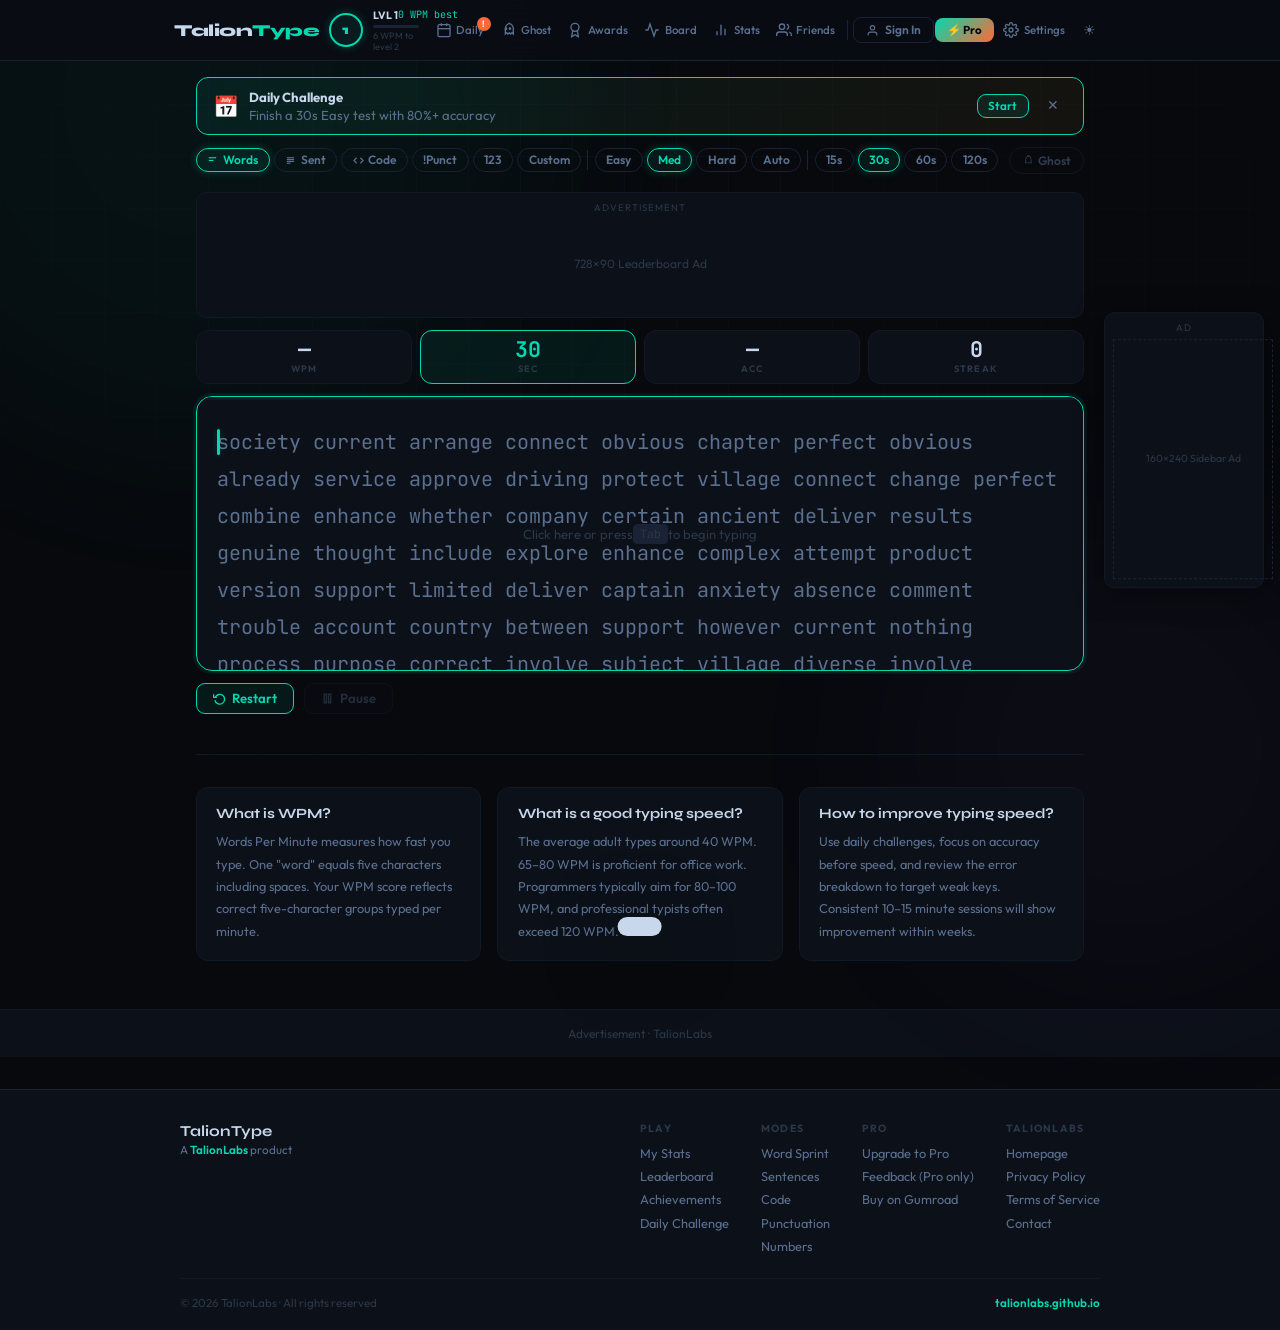
==== commit 6a03cc66: "Rename index.txt to index.html" ====
--- a/taliontype/index.html
+++ b/taliontype/index.html
@@ -183,7 +183,7 @@
         <b>Daily Challenge</b>
         <span id="dbDesc">—</span>
       </div>
-      <span class="db-reward" id="dbReward">Bonus</span>
+      <span class="db-reward" id="dbReward" hidden></span>
       <button class="ctrl-btn accent small" id="btnStartDaily">Start</button>
       <button class="db-x" id="closeDB" aria-label="Close">✕</button>
     </div>
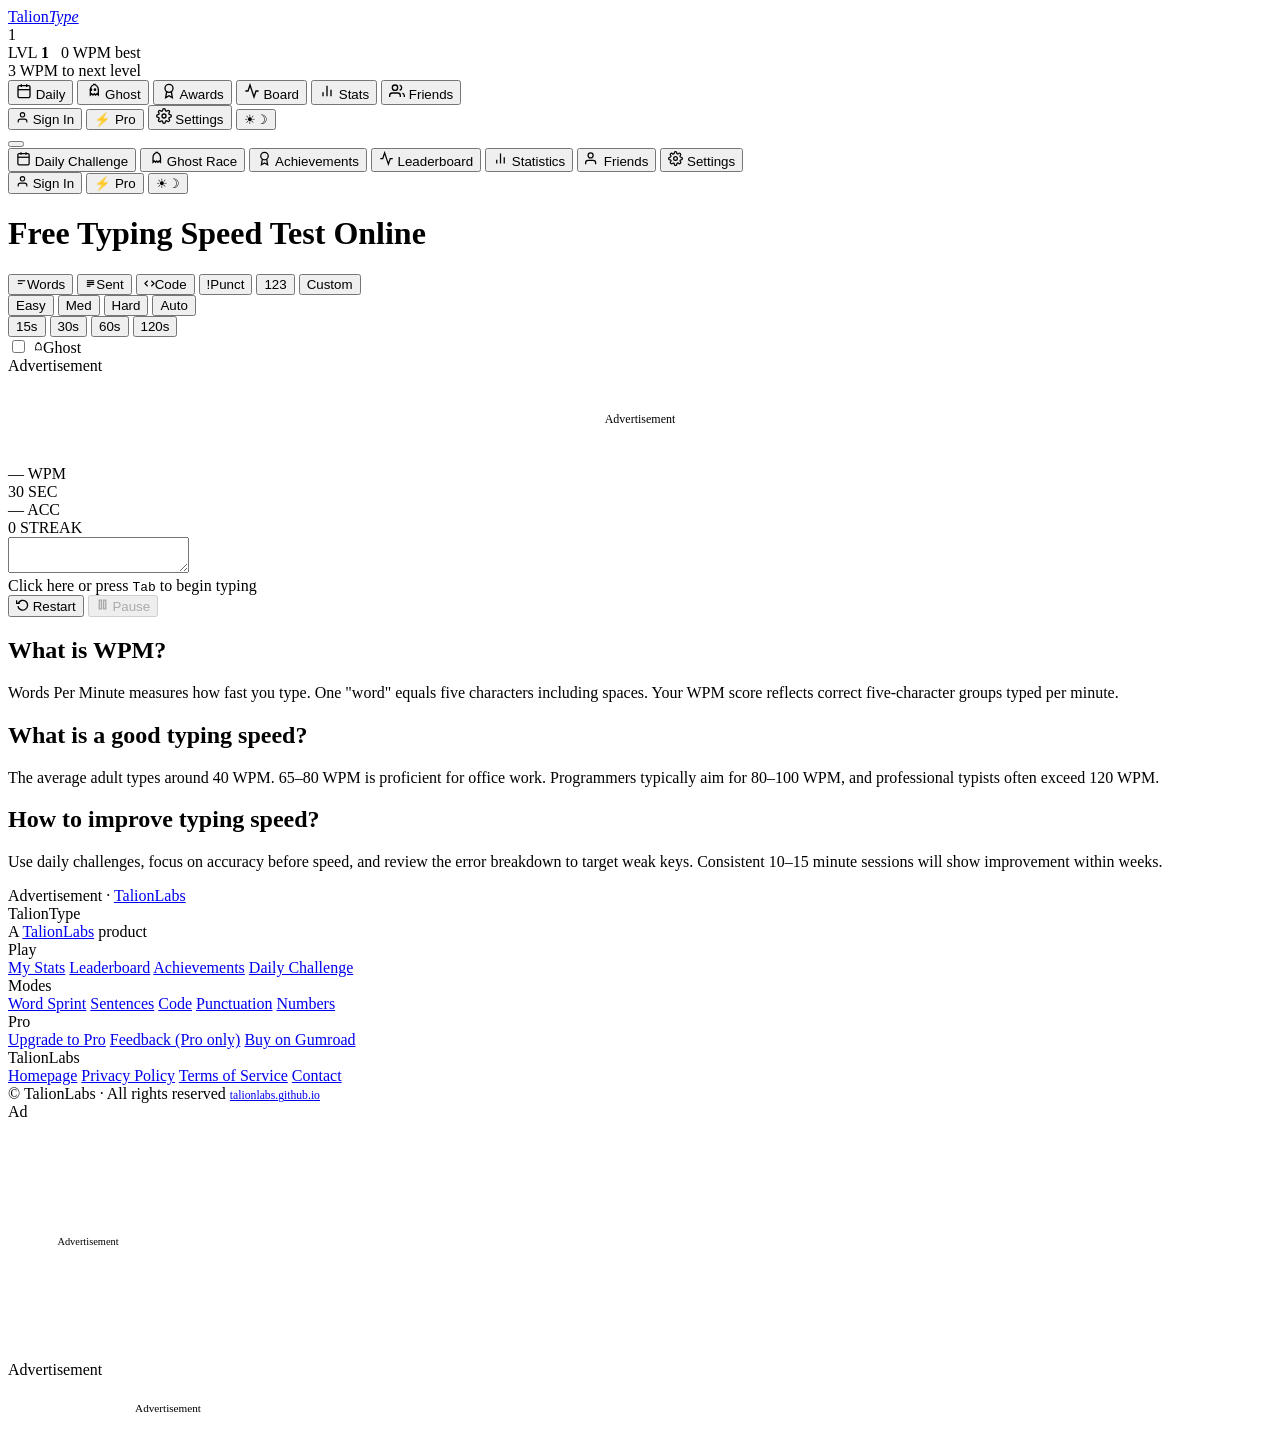
==== commit 8d3023ee: "Rename index.txt to index.html" ====
--- a/taliontype/index.html
+++ b/taliontype/index.html
@@ -54,6 +54,7 @@
       <div class="lvl-info">
         <div class="lvl-row">
           <span class="lvl-tag">LVL <b id="lvlDisp">1</b></span>
+          &nbsp;
           <span class="lvl-wpm" id="lvlWpmLabel">0 WPM best</span>
         </div>
         <div class="lvl-track"><div class="lvl-fill" id="lvlFill" style="width:0%"></div></div>
@@ -246,7 +247,7 @@
     <!-- Replace with your Google AdSense unit -->
     <!-- <ins class="adsbygoogle" style="display:block" data-ad-client="ca-pub-XXXXXXXX" data-ad-slot="XXXXXXXX" data-ad-format="auto" data-full-width-responsive="true"></ins> -->
     <div class="ad-placeholder" style="min-height:90px;display:flex;align-items:center;justify-content:center;color:var(--text-f);font-size:.75rem">
-      728×90 Leaderboard Ad
+      Advertisement
     </div>
   </div>
 
@@ -387,7 +388,7 @@
     <!-- Replace with your Google AdSense unit -->
     <!-- <ins class="adsbygoogle" style="display:block" data-ad-client="ca-pub-XXXXXXXX" data-ad-slot="XXXXXXXX" data-ad-format="auto" data-full-width-responsive="true"></ins> -->
     <div class="ad-placeholder" style="min-height:250px;display:flex;align-items:center;justify-content:center;color:var(--text-f);font-size:.75rem">
-      336×280 Results Ad
+      Advertisement
     </div>
   </div>
 
@@ -483,7 +484,8 @@
     </div>
     <div class="sg">
       <label class="sl2" for="wordCount">Words Per Test</label>
-      <input type="number" id="wordCount" class="si" min="10" max="500" value="50" />
+      <input type="number" id="wordCount" class="si" min="1" max="2000" placeholder="Default (750)" style="width:100%" />
+      <p style="font-size:.72rem;color:var(--text-f);margin-top:.3rem">Leave blank for default (750). Enter 1–2000.</p>
     </div>
     <div class="sg">
       <label class="sl2" for="customTxt">Custom Text (paste your own)</label>
@@ -753,9 +755,18 @@
     <div class="modal-body">
       <div class="save-sum" id="saveSumEl"></div>
       <div class="save-form">
-        <label class="sl2" for="saveName">Display Name</label>
-        <input type="text" id="saveName" class="si" placeholder="Your name…" maxlength="24" />
-        <button class="ctrl-btn accent" id="btnConfSave">Save to Leaderboard</button>
+        <!-- Local save section -->
+        <div class="save-section">
+          <div class="save-section-hdr">💻 Local Leaderboard</div>
+          <label class="sl2" for="saveNameLocal">Display Name (any name)</label>
+          <input type="text" id="saveNameLocal" class="si" placeholder="Your name…" maxlength="24" />
+          <button class="ctrl-btn small" id="btnConfSaveLocal">Save Locally</button>
+        </div>
+        <!-- Global save section -->
+        <div class="save-section" id="saveSectionGlobal">
+          <div class="save-section-hdr">🌐 Global Leaderboard</div>
+          <div id="saveGlobalInner"></div>
+        </div>
         <div class="save-note" id="saveNote"></div>
       </div>
     </div>
@@ -814,7 +825,7 @@
   <span class="ad-label">Ad</span>
   <!-- <ins class="adsbygoogle" style="display:block;width:160px;height:600px" data-ad-client="ca-pub-XXXXXXXX" data-ad-slot="XXXXXXXX"></ins> -->
   <div style="width:160px;height:240px;display:flex;align-items:center;justify-content:center;color:var(--text-f);font-size:.65rem;border:1px dashed var(--border)">
-    160×240 Sidebar Ad
+    Advertisement
   </div>
 </div>
 
@@ -823,7 +834,7 @@
   <span class="ad-label" style="display:block;margin-bottom:.2rem">Advertisement</span>
   <!-- <ins class="adsbygoogle" style="display:inline-block;width:320px;height:50px" data-ad-client="ca-pub-XXXXXXXX" data-ad-slot="XXXXXXXX"></ins> -->
   <div style="width:320px;max-width:100%;height:50px;display:inline-flex;align-items:center;justify-content:center;color:var(--text-f);font-size:.7rem;border:1px dashed var(--border)">
-    320×50 Mobile Banner
+    Advertisement
   </div>
 </div>
 
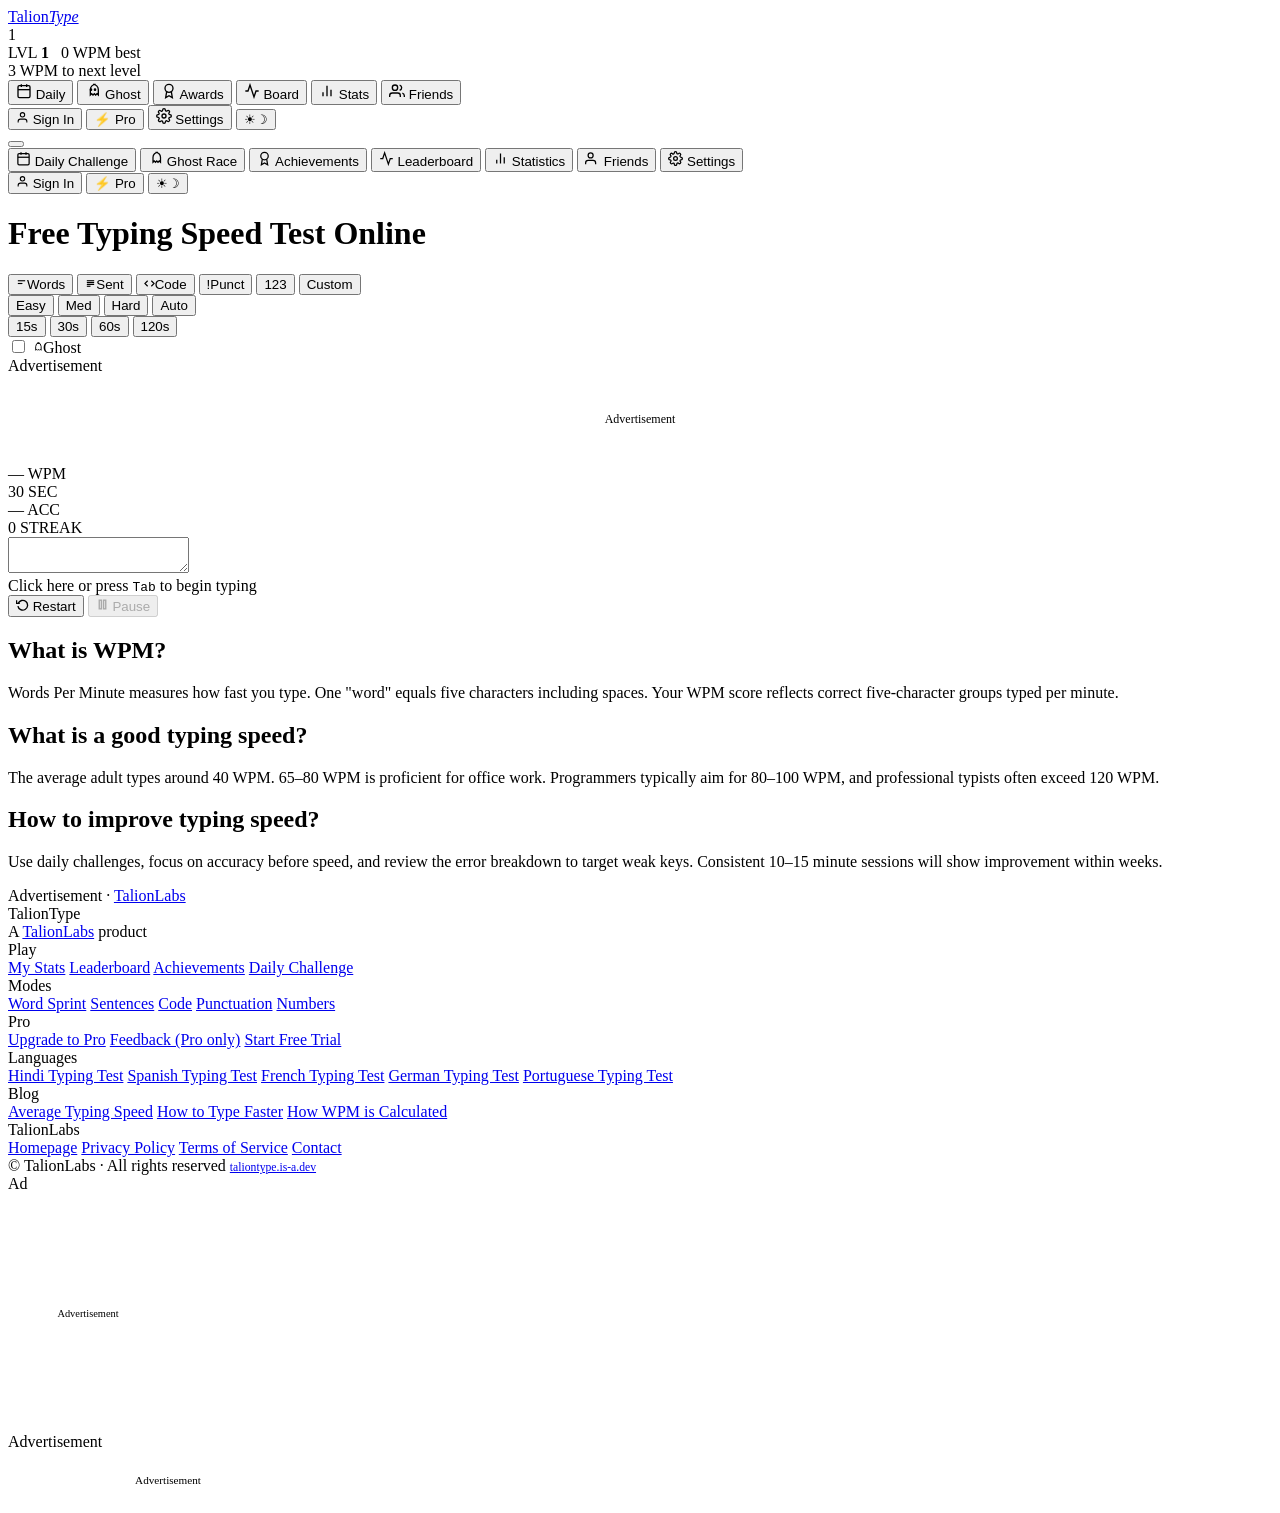
==== commit c3622a19: "Rename MAIN-index.html to index.html" ====
--- a/taliontype/index.html
+++ b/taliontype/index.html
@@ -6,16 +6,16 @@
   <meta name="robots" content="index, follow" />
   <title>Free Typing Speed Test Online – WPM Test with Leaderboard | TalionType</title>
   <meta name="description" content="Free online typing speed test. Measure your WPM with ghost races, adaptive difficulty, global leaderboards, achievements and daily challenges by TalionLabs." />
-  <link rel="canonical" href="https://talionlabs.github.io/taliontype/" />
+  <link rel="canonical" href="https://taliontype.is-a.dev/" />
   <meta property="og:type"        content="website" />
-  <meta property="og:url"         content="https://talionlabs.github.io/taliontype/" />
+  <meta property="og:url"         content="https://taliontype.is-a.dev/" />
   <meta property="og:title"       content="Free Typing Speed Test Online – WPM Test | TalionType" />
   <meta property="og:description" content="Measure your WPM with ghost races, adaptive difficulty, leaderboards and daily challenges. Free online typing test by TalionLabs." />
-  <meta property="og:image"       content="https://talionlabs.github.io/taliontype/taliontype/logo.png" />
+  <meta property="og:image"       content="https://taliontype.is-a.dev/taliontype/logo.png" />
   <meta name="twitter:card"        content="summary_large_image" />
   <meta name="twitter:title"       content="Free Typing Speed Test Online – TalionType" />
   <meta name="twitter:description" content="Measure your WPM with ghost races, leaderboards and daily challenges. Free." />
-  <meta name="twitter:image"       content="https://talionlabs.github.io/taliontype/taliontype/logo.png" />
+  <meta name="twitter:image"       content="https://taliontype.is-a.dev/taliontype/logo.png" />
   <link rel="icon"             type="image/png" href="taliontype/favicon.png" />
   <link rel="apple-touch-icon"                  href="taliontype/logo.png" />
   <link rel="preconnect" href="https://fonts.googleapis.com" />
@@ -23,13 +23,19 @@
   <link href="https://fonts.googleapis.com/css2?family=Syne:wght@400;600;700;800&family=Outfit:wght@300;400;500;600&family=JetBrains+Mono:wght@400;500;700&display=swap" rel="stylesheet" />
   <link rel="stylesheet" href="style.css" />
   <script type="application/ld+json">
-  {"@context":"https://schema.org","@type":"WebApplication","name":"TalionType","description":"Free online typing speed test with WPM measurement, ghost races, adaptive difficulty, global leaderboards, and daily challenges.","url":"https://talionlabs.github.io/taliontype/","applicationCategory":"EducationalApplication","operatingSystem":"Web","offers":{"@type":"Offer","price":"0","priceCurrency":"USD"},"author":{"@type":"Organization","name":"TalionLabs","url":"https://talionlabs.github.io"}}
+  [
+    {"@context":"https://schema.org","@type":"WebApplication","name":"TalionType","description":"Free online typing speed test with WPM measurement, ghost races, adaptive difficulty, global leaderboards, and daily challenges.","url":"https://taliontype.is-a.dev/","applicationCategory":"EducationalApplication","operatingSystem":"Web","offers":{"@type":"Offer","price":"0","priceCurrency":"USD"},"author":{"@type":"Organization","name":"TalionLabs","url":"https://taliontype.is-a.dev"}},
+    {"@context":"https://schema.org","@type":"FAQPage","mainEntity":[
+      {"@type":"Question","name":"What is a good typing speed in WPM?","acceptedAnswer":{"@type":"Answer","text":"The average typing speed is 40 WPM. A good typing speed is 60–80 WPM. Professional typists average 65–75 WPM. Anything above 100 WPM is considered exceptional."}},
+      {"@type":"Question","name":"How is WPM calculated?","acceptedAnswer":{"@type":"Answer","text":"WPM (Words Per Minute) is calculated by dividing the total number of characters typed by 5 (the standard word length), then dividing by the time elapsed in minutes. Only correctly typed characters count."}},
+      {"@type":"Question","name":"Is TalionType free?","acceptedAnswer":{"@type":"Answer","text":"Yes, TalionType is completely free to use. A Pro plan is available for advanced features like ad-free experience, ghost races, and detailed analytics."}},
+      {"@type":"Question","name":"How can I improve my typing speed?","acceptedAnswer":{"@type":"Answer","text":"Practice daily for 15–20 minutes, focus on accuracy before speed, use all 10 fingers with proper home row positioning, and track your progress over time with TalionType."}}
+    ]}
+  ]
   </script>
-  <!-- GA4 — Replace G-XXXXXXXXXX -->
-  <!--
-  <script async src="https://www.googletagmanager.com/gtag/js?id=G-XXXXXXXXXX"></script>
-  <script>window.dataLayer=window.dataLayer||[];function gtag(){dataLayer.push(arguments);}gtag('js',new Date());gtag('config','G-XXXXXXXXXX');window.GA_ENABLED=true;</script>
-  -->
+  <!-- GA4 -->
+  <script async src="https://www.googletagmanager.com/gtag/js?id=G-YJ365M26CK"></script>
+  <script>window.dataLayer=window.dataLayer||[];function gtag(){dataLayer.push(arguments);}gtag('js',new Date());gtag('config','G-YJ365M26CK');window.GA_ENABLED=true;</script>
 </head>
 <body>
 
@@ -447,11 +453,25 @@
         <div class="ft-col-ttl">Pro</div>
         <a href="#" class="ft-item" id="ftPro">Upgrade to Pro</a>
         <a href="#" class="ft-item" id="ftFeedback">Feedback (Pro only)</a>
-        <a href="https://gumroad.com/l/taliontype-pro" target="_blank" rel="noopener" class="ft-item">Buy on Gumroad</a>
+        <a href="#" class="ft-item" onclick="document.getElementById('btnPro')?.click();return false;">Start Free Trial</a>
+      </div>
+      <div class="ft-col">
+        <div class="ft-col-ttl">Languages</div>
+        <a href="/hindi/" class="ft-item">Hindi Typing Test</a>
+        <a href="/spanish/" class="ft-item">Spanish Typing Test</a>
+        <a href="/french/" class="ft-item">French Typing Test</a>
+        <a href="/german/" class="ft-item">German Typing Test</a>
+        <a href="/portuguese/" class="ft-item">Portuguese Typing Test</a>
+      </div>
+      <div class="ft-col">
+        <div class="ft-col-ttl">Blog</div>
+        <a href="/blog/average-typing-speed.html" class="ft-item">Average Typing Speed</a>
+        <a href="/blog/how-to-type-faster.html" class="ft-item">How to Type Faster</a>
+        <a href="/blog/how-wpm-calculated.html" class="ft-item">How WPM is Calculated</a>
       </div>
       <div class="ft-col">
         <div class="ft-col-ttl">TalionLabs</div>
-        <a href="https://talionlabs.github.io" target="_blank" rel="noopener" class="ft-item">Homepage</a>
+        <a href="https://taliontype.is-a.dev" class="ft-item">Homepage</a>
         <a href="https://talionlabs.github.io/privacy.html"  target="_blank" rel="noopener" class="ft-item">Privacy Policy</a>
         <a href="https://talionlabs.github.io/tos.html"      target="_blank" rel="noopener" class="ft-item">Terms of Service</a>
         <a href="https://talionlabs.github.io/contact.html"  target="_blank" rel="noopener" class="ft-item">Contact</a>
@@ -460,7 +480,7 @@
   </div>
   <div class="ft-bottom">
     <span>© <span id="copyrightYear"></span> TalionLabs · All rights reserved</span>
-    <a href="https://talionlabs.github.io" target="_blank" rel="noopener" class="ft-link" style="font-size:.73rem">talionlabs.github.io</a>
+    <a href="https://taliontype.is-a.dev" class="ft-link" style="font-size:.73rem">taliontype.is-a.dev</a>
   </div>
 </footer>
 
@@ -712,16 +732,26 @@
     </div>
     <div class="modal-body">
       <div class="pro-hero">
-        <div class="pro-price">$5 <span class="pro-once">one-time · forever</span></div>
+        <div class="pro-trial-badge">🎉 7-Day Free Trial — Cancel Anytime</div>
+        <div class="pro-plans" id="proPlans">
+          <div class="pro-plan-card pro-plan-active" data-plan="monthly" id="planMonthly">
+            <div class="pro-plan-name">Monthly</div>
+            <div class="pro-plan-price">$3.99<span class="pro-plan-per">/mo</span></div>
+          </div>
+          <div class="pro-plan-card" data-plan="yearly" id="planYearly">
+            <div class="pro-plan-name">Yearly <span class="pro-plan-save">Save 40%</span></div>
+            <div class="pro-plan-price">$29<span class="pro-plan-per">/yr</span></div>
+          </div>
+        </div>
         <div class="pro-tagline">Unlock the full TalionType experience.</div>
       </div>
       <div class="pro-features" id="proFeaturesList"></div>
       <div class="pro-actions">
-        <a href="https://gumroad.com/l/taliontype-pro" target="_blank" rel="noopener" class="ctrl-btn accent pro-buy-btn" id="btnBuyPro">Buy on Gumroad →</a>
-        <p class="pro-key-label">Already purchased? Enter your license key:</p>
+        <a href="#" target="_blank" rel="noopener" class="ctrl-btn accent pro-buy-btn" id="btnBuyPro">Start Free Trial →</a>
+        <p class="pro-key-label">Already subscribed? Enter your email to restore Pro:</p>
         <div class="pro-verify">
-          <input type="text" id="proKeyInput" class="si" placeholder="TALION-XXXX-XXXX-XXXX" />
-          <button class="ctrl-btn small" id="btnVerifyPro">Verify</button>
+          <input type="email" id="proKeyInput" class="si" placeholder="your@email.com" />
+          <button class="ctrl-btn small" id="btnVerifyPro">Restore</button>
         </div>
         <div class="pro-verify-note" id="proVerifyNote"></div>
       </div>
@@ -838,6 +868,21 @@
   </div>
 </div>
 
+<script>
+// Stripe Pro success handler — reads ?pro_success=1&email=... from redirect URL
+(function(){
+  const p = new URLSearchParams(location.search);
+  if (p.get('pro_success') === '1') {
+    const email = p.get('email') || '';
+    if (email) {
+      localStorage.setItem('tt_pro','true');
+      localStorage.setItem('tt_pro_email', email.toLowerCase());
+    }
+    // Clean URL
+    history.replaceState({},'',location.pathname);
+  }
+})();
+</script>
 <script src="typing.js"></script>
 </body>
 </html>
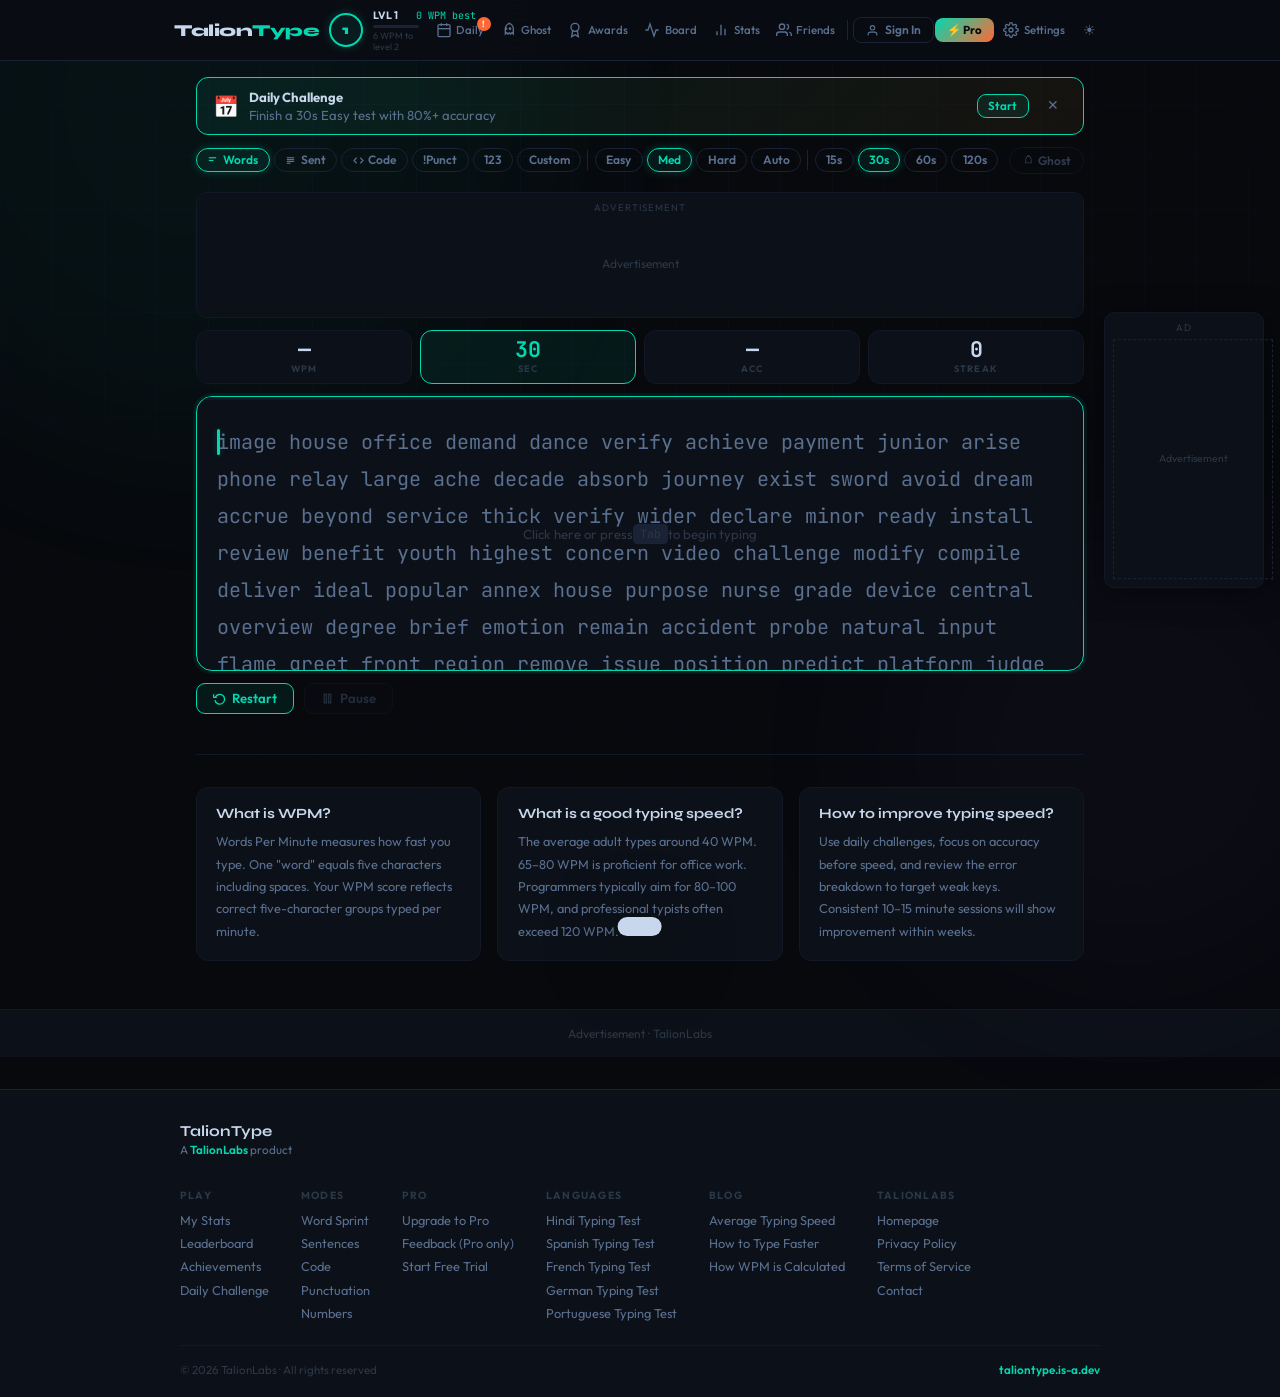
==== commit 659eab6a: "Update index.html" ====
--- a/taliontype/index.html
+++ b/taliontype/index.html
@@ -8,7 +8,7 @@
   <meta name="description" content="Free online typing speed test. Measure your WPM with ghost races, adaptive difficulty, global leaderboards, achievements and daily challenges by TalionLabs." />
   <link rel="canonical" href="https://taliontype.is-a.dev/" />
   <meta property="og:type"        content="website" />
-  <meta property="og:url"         content="https://taliontype.is-a.dev/" />
+  <meta property="og:url"         content="https://talionlabs.github.io/taliontype/" />
   <meta property="og:title"       content="Free Typing Speed Test Online – WPM Test | TalionType" />
   <meta property="og:description" content="Measure your WPM with ghost races, adaptive difficulty, leaderboards and daily challenges. Free online typing test by TalionLabs." />
   <meta property="og:image"       content="https://taliontype.is-a.dev/taliontype/logo.png" />
@@ -34,7 +34,7 @@
   ]
   </script>
   <!-- GA4 -->
-  <script async src="https://www.googletagmanager.com/gtag/js?id=G-YJ365M26CK"></script>
+  <script async src="https://www.googletagmanager.com/gtag/js?id=G-XXXX"></script>
   <script>window.dataLayer=window.dataLayer||[];function gtag(){dataLayer.push(arguments);}gtag('js',new Date());gtag('config','G-YJ365M26CK');window.GA_ENABLED=true;</script>
 </head>
 <body>
--- a/taliontype/style.css
+++ b/taliontype/style.css
@@ -0,0 +1,1196 @@
+/* ════════════════════════════════════════════════════
+   TalionType — style.css
+   Dark cyberpunk · Electric teal + Ember orange + Ghost purple
+   Fonts: Syne · Outfit · JetBrains Mono
+═══════════════════════════════════════════════════ */
+
+/* ── RESET ────────────────────────────────────── */
+*,*::before,*::after{box-sizing:border-box;margin:0;padding:0}
+/* Ensure [hidden] attribute is always respected, even when CSS sets display:flex/grid */
+[hidden]{display:none!important}
+html{font-size:16px;scroll-behavior:smooth;overflow-x:hidden}
+body{
+  font-family:'Outfit',sans-serif;
+  background:var(--bg);
+  color:var(--text);
+  min-height:100vh;
+  overflow-x:hidden;
+  transition:background .3s,color .3s;
+  /* CRITICAL: ensure body itself doesn't block clicks */
+  position:relative;
+}
+button{cursor:pointer;border:none;background:none;font-family:inherit;color:inherit;line-height:1}
+input,textarea,select{font-family:inherit;color:inherit;border:none;outline:none;background:none}
+a{color:inherit;text-decoration:none}
+img{max-width:100%;height:auto}
+
+/* ── CSS TOKENS ───────────────────────────────── */
+[data-theme="dark"]{
+  --bg:          #07090D;
+  --bg-card:     #0C1018;
+  --bg-panel:    #0F141C;
+  --bg-input:    #090C12;
+  --bg-glass:    rgba(10,13,20,0.92);
+  --border:      #1A2235;
+  --border-s:    #111827;
+  --text:        #C8D8EC;
+  --text-m:      #5A7090;
+  --text-f:      #2A3848;
+  --acc:         #00D9B0;
+  --acc-dim:     rgba(0,217,176,0.08);
+  --acc-glow:    rgba(0,217,176,0.25);
+  --acc2:        #FF6935;
+  --acc2-dim:    rgba(255,105,53,0.09);
+  --ghost-c:     #B57BFF;
+  --ghost-dim:   rgba(181,123,255,0.10);
+  --ghost-glow:  rgba(181,123,255,0.28);
+  --ok:          #00D9B0;
+  --err:         #FF4050;
+  --err-dim:     rgba(255,64,80,0.12);
+  --warn:        #FFB830;
+  --gold:        #FFD700;
+  --silver:      #C8D6E5;
+  --bronze:      #CD7F32;
+  --shadow:      0 4px 28px rgba(0,0,0,.5);
+  --shadow-lg:   0 16px 72px rgba(0,0,0,.7);
+  --glow:        0 0 24px rgba(0,217,176,.12);
+}
+[data-theme="light"]{
+  --bg:          #EEF2F8;
+  --bg-card:     #FFFFFF;
+  --bg-panel:    #FFFFFF;
+  --bg-input:    #F3F7FC;
+  --bg-glass:    rgba(255,255,255,0.94);
+  --border:      #D0DCE8;
+  --border-s:    #E4EBF4;
+  --text:        #0D1520;
+  --text-m:      #4E6278;
+  --text-f:      #9AAAB8;
+  --acc:         #009B7D;
+  --acc-dim:     rgba(0,155,125,.08);
+  --acc-glow:    rgba(0,155,125,.20);
+  --acc2:        #E05520;
+  --acc2-dim:    rgba(224,85,32,.08);
+  --ghost-c:     #7C3AED;
+  --ghost-dim:   rgba(124,58,237,.08);
+  --ghost-glow:  rgba(124,58,237,.22);
+  --ok:          #009B7D;
+  --err:         #DC2626;
+  --err-dim:     rgba(220,38,38,.09);
+  --warn:        #D97706;
+  --gold:        #CA8A04;
+  --silver:      #4B5563;
+  --bronze:      #92400E;
+  --shadow:      0 2px 16px rgba(0,0,0,.10);
+  --shadow-lg:   0 8px 48px rgba(0,0,0,.18);
+  --glow:        0 0 20px rgba(0,155,125,.10);
+}
+
+/* High contrast override */
+[data-hicon="true"]{
+  --text:  #FFFFFF;
+  --text-m:#D0E0F0;
+  --text-f:#8AABCC;
+}
+
+/* ── SCROLLBAR ─────────────────────────────────── */
+::-webkit-scrollbar{width:5px;height:5px}
+::-webkit-scrollbar-track{background:transparent}
+::-webkit-scrollbar-thumb{background:var(--border);border-radius:3px}
+:focus-visible{outline:2px solid var(--acc);outline-offset:2px;border-radius:4px}
+
+/* ── BG DECORATIONS ────────────────────────────── */
+.bg-grid{
+  position:fixed;inset:0;z-index:0;pointer-events:none;
+  background-image:
+    linear-gradient(var(--border) 1px,transparent 1px),
+    linear-gradient(90deg,var(--border) 1px,transparent 1px);
+  background-size:52px 52px;opacity:.22;
+  mask-image:radial-gradient(ellipse 80% 70% at 50% 25%,black,transparent);
+}
+[data-theme="light"] .bg-grid{opacity:.09}
+.bg-glow{position:fixed;z-index:0;pointer-events:none;border-radius:50%;filter:blur(100px)}
+.g1{width:700px;height:700px;top:-250px;left:-150px;background:var(--acc);opacity:.045}
+.g2{width:500px;height:500px;bottom:-100px;right:-100px;background:var(--ghost-c);opacity:.035}
+
+/* ── LAYOUT ─────────────────────────────────────── */
+.app-main{
+  position:relative;z-index:1;
+  max-width:920px;margin:0 auto;
+  padding:1rem 1rem 3rem;
+}
+
+/* SEO H1 — in flow but visually hidden (safe for screen readers & Google) */
+.seo-h1{
+  font-size:0;line-height:0;height:0;overflow:hidden;
+  position:absolute;left:-9999px;
+}
+
+/* ══════════════════════════════════════════════
+   HEADER
+══════════════════════════════════════════════ */
+.site-header{
+  position:sticky;top:0;z-index:200;
+  background:var(--bg-glass);
+  border-bottom:1px solid var(--border);
+  backdrop-filter:blur(20px) saturate(1.4);
+  -webkit-backdrop-filter:blur(20px) saturate(1.4);
+  /* BUG-02: overflow:hidden removed — it was clipping the absolute-positioned mobile dropdown */
+}
+.hdr-inner{
+  max-width:960px;margin:0 auto;
+  padding:.5rem .9rem;
+  display:flex;
+  align-items:center;
+  gap:.6rem;
+  /* flex instead of grid so items wrap cleanly on mobile */
+}
+
+.logo{display:flex;align-items:center;gap:.5rem;flex-shrink:0;text-decoration:none}
+.logo-img{height:24px;width:auto}
+.logo-mark{
+  font-family:'Syne',sans-serif;font-weight:800;
+  font-size:1.05rem;letter-spacing:-.03em;white-space:nowrap;
+}
+.logo-mark em{color:var(--acc);font-style:normal}
+
+/* Level bar — desktop only, flexible middle */
+.hdr-level{
+  display:none; /* hidden on mobile */
+  flex:1;min-width:0;
+  align-items:center;gap:.6rem;
+}
+@media(min-width:680px){
+  .hdr-level{display:flex}
+}
+.lvl-orb{
+  width:34px;height:34px;border-radius:50%;flex-shrink:0;
+  background:var(--acc-dim);border:2px solid var(--acc);
+  display:flex;align-items:center;justify-content:center;
+  box-shadow:0 0 10px var(--acc-glow);
+}
+.lvl-num{font-family:'Syne',sans-serif;font-weight:800;font-size:.82rem;color:var(--acc)}
+.lvl-info{flex:1;min-width:0}
+.lvl-row{display:flex;justify-content:space-between;align-items:center;gap:.5rem;font-size:.66rem;color:var(--text-m);margin-bottom:3px}
+.lvl-tag{font-weight:700;color:var(--text);white-space:nowrap}
+.lvl-wpm{font-family:'JetBrains Mono',monospace;color:var(--acc);font-size:.63rem;white-space:nowrap}
+.lvl-track{height:3px;background:var(--border);border-radius:2px;overflow:hidden}
+.lvl-fill{height:100%;background:linear-gradient(90deg,var(--acc),var(--acc2));border-radius:2px;transition:width .7s ease}
+.lvl-sublabel{font-size:.58rem;color:var(--text-f);margin-top:2px}
+
+/* ══════════════════════════════════════════════
+   HAMBURGER / MOBILE NAV MENU
+══════════════════════════════════════════════ */
+/* Hamburger button — only shown on small screens */
+.hamburger-btn{
+  display:none;
+  width:36px;height:36px;border-radius:9px;
+  align-items:center;justify-content:center;
+  flex-direction:column;gap:5px;
+  border:1.5px solid var(--border);background:transparent;
+  cursor:pointer;transition:all .18s;flex-shrink:0;
+  margin-left:auto;
+}
+.hamburger-btn span{
+  display:block;width:18px;height:2px;border-radius:1px;
+  background:var(--text-m);transition:all .22s;
+  transform-origin:center;
+}
+.hamburger-btn:hover{border-color:var(--acc);background:var(--acc-dim)}
+.hamburger-btn:hover span{background:var(--acc)}
+/* Active (X) state */
+.hamburger-btn.open span:nth-child(1){transform:translateY(7px) rotate(45deg)}
+.hamburger-btn.open span:nth-child(2){opacity:0;transform:scaleX(0)}
+.hamburger-btn.open span:nth-child(3){transform:translateY(-7px) rotate(-45deg)}
+
+/* Mobile dropdown menu */
+.mobile-menu{
+  display:none;
+  position:absolute;top:100%;right:0;left:0;
+  background:var(--bg-glass);
+  border-bottom:1px solid var(--border);
+  backdrop-filter:blur(20px) saturate(1.4);
+  -webkit-backdrop-filter:blur(20px) saturate(1.4);
+  z-index:199;
+  transform:translateY(-8px);
+  opacity:0;
+  transition:transform .22s cubic-bezier(.4,0,.2,1), opacity .22s;
+  pointer-events:none;
+}
+.mobile-menu.open{
+  transform:translateY(0);opacity:1;pointer-events:all;
+}
+.mm-inner{
+  max-width:960px;margin:0 auto;
+  padding:.6rem .9rem 1rem;
+}
+/* Two column grid of actions */
+.mm-grid{
+  display:grid;grid-template-columns:1fr 1fr;gap:.4rem;margin-bottom:.6rem;
+}
+.mm-btn{
+  display:flex;align-items:center;gap:.55rem;
+  padding:.6rem .8rem;border-radius:10px;
+  font-size:.8rem;font-weight:600;color:var(--text-m);
+  border:1.5px solid var(--border-s);background:var(--bg-card);
+  cursor:pointer;transition:all .15s;position:relative;
+}
+.mm-btn:hover{border-color:var(--acc);color:var(--acc);background:var(--acc-dim)}
+.mm-btn svg{flex-shrink:0}
+.mm-badge{
+  position:absolute;top:5px;right:5px;
+  min-width:14px;height:14px;border-radius:7px;
+  background:var(--acc2);color:#fff;
+  font-size:.55rem;font-weight:700;
+  display:flex;align-items:center;justify-content:center;padding:0 2px;
+}
+/* Bottom row: auth, pro, theme */
+.mm-footer{
+  display:flex;gap:.4rem;align-items:center;
+  padding-top:.6rem;border-top:1px solid var(--border-s);
+}
+.mm-footer .auth-btn{flex:1;justify-content:center}
+.mm-footer .pro-btn{flex:1;justify-content:center}
+.mm-footer .theme-toggle{margin-left:auto}
+
+@media(max-width:680px){
+  /* Hide desktop nav, show hamburger */
+  .hdr-nav{display:none !important}
+  .hamburger-btn{display:flex}
+  .site-header{position:sticky;top:0}
+  /* Show mobile menu when open */
+  .mobile-menu{display:block}
+}
+/* BUG-01: .hdr-nav selector was swallowed — declarations were orphaned with no rule to attach to */
+.hdr-nav{
+  display:flex;align-items:center;gap:.1rem;
+  margin-left:auto;flex-shrink:0;flex-wrap:nowrap;
+}
+.hdr-sep{width:1px;height:20px;background:var(--border);margin:0 .2rem;flex-shrink:0}
+
+.nbtn{
+  display:flex;align-items:center;gap:.3rem;
+  padding:.35rem .45rem;border-radius:8px;
+  font-size:.72rem;font-weight:500;color:var(--text-m);
+  transition:background .15s,color .15s;
+  position:relative;flex-shrink:0;white-space:nowrap;
+}
+.nbtn:hover{background:var(--bg-card);color:var(--text)}
+/* Show labels only on wide screens */
+.nb-lbl{display:none}
+@media(min-width:760px){.nb-lbl{display:inline}}
+.nbadge{
+  position:absolute;top:1px;right:1px;
+  min-width:14px;height:14px;border-radius:7px;
+  background:var(--acc2);color:#fff;
+  font-size:.55rem;font-weight:700;
+  display:flex;align-items:center;justify-content:center;padding:0 2px;
+}
+
+.auth-btn{
+  display:flex;align-items:center;gap:.35rem;
+  padding:.36rem .75rem;border-radius:8px;
+  font-size:.75rem;font-weight:600;
+  border:1.5px solid var(--border);color:var(--text-m);
+  background:transparent;transition:all .18s;white-space:nowrap;flex-shrink:0;
+}
+.auth-btn:hover,.auth-btn.in{border-color:var(--acc);color:var(--acc);background:var(--acc-dim)}
+.pro-btn{
+  display:flex;align-items:center;
+  padding:.36rem .75rem;border-radius:8px;
+  font-size:.72rem;font-weight:700;
+  background:linear-gradient(135deg,var(--acc),var(--acc2));
+  color:var(--bg);white-space:nowrap;flex-shrink:0;
+  transition:filter .18s;
+}
+.pro-btn:hover{filter:brightness(1.1)}
+.pro-btn.active{box-shadow:0 0 12px var(--acc-glow)}
+
+.theme-toggle{
+  width:32px;height:32px;border-radius:8px;
+  display:flex;align-items:center;justify-content:center;
+  font-size:.9rem;color:var(--text-m);flex-shrink:0;
+  transition:background .18s,color .18s;
+}
+.theme-toggle:hover{background:var(--bg-card);color:var(--text)}
+[data-theme="dark"]  .i-moon{display:none}
+[data-theme="light"] .i-sun{display:none}
+
+/* ══════════════════════════════════════════════
+   ADAPTIVE BANNER
+══════════════════════════════════════════════ */
+.adapt-banner{
+  display:flex;align-items:center;gap:.6rem;
+  margin-bottom:.75rem;padding:.6rem 1rem;
+  background:linear-gradient(135deg,var(--acc-dim),var(--acc2-dim));
+  border:1px solid var(--acc);border-radius:10px;
+  font-size:.82rem;color:var(--text);
+  position:relative;z-index:1;
+}
+.adapt-x{
+  margin-left:auto;font-size:.8rem;color:var(--text-m);
+  padding:.2rem .4rem;border-radius:4px;cursor:pointer;
+  transition:color .15s;background:none;border:none;
+}
+.adapt-x:hover{color:var(--err)}
+
+/* ══════════════════════════════════════════════
+   DAILY BANNER
+══════════════════════════════════════════════ */
+.daily-banner{
+  margin-bottom:.75rem;
+  background:linear-gradient(135deg,var(--acc-dim),rgba(255,184,48,.06));
+  border:1px solid var(--acc);border-radius:12px;
+  position:relative;z-index:1;
+}
+.db-inner{
+  display:flex;align-items:center;gap:.65rem;
+  padding:.7rem 1rem;flex-wrap:wrap;
+}
+.db-ico{font-size:1.3rem;flex-shrink:0}
+.db-info{flex:1;min-width:120px;display:flex;flex-direction:column;gap:.1rem;font-size:.82rem}
+.db-info b{color:var(--text)}
+.db-info span{color:var(--text-m)}
+.db-reward{font-family:'JetBrains Mono',monospace;font-size:.78rem;font-weight:700;color:var(--warn);white-space:nowrap}
+.db-x{
+  padding:.3rem .5rem;font-size:.85rem;color:var(--text-m);
+  border-radius:6px;cursor:pointer;background:none;border:none;
+  transition:color .15s;flex-shrink:0;
+}
+.db-x:hover{color:var(--err)}
+
+/* ══════════════════════════════════════════════
+   CONFIG BAR
+══════════════════════════════════════════════ */
+.cfg-bar{
+  display:flex;align-items:center;gap:.4rem;
+  flex-wrap:wrap;margin-bottom:.75rem;
+  position:relative;z-index:1;
+}
+.pill-group{display:flex;gap:.25rem;flex-wrap:wrap}
+.bar-sep{width:1px;height:20px;background:var(--border);flex-shrink:0;align-self:center}
+
+.pill{
+  display:inline-flex;align-items:center;gap:.3rem;
+  padding:.3rem .65rem;border-radius:20px;
+  font-size:.75rem;font-weight:600;
+  border:1.5px solid var(--border);color:var(--text-m);
+  background:transparent;transition:all .18s;white-space:nowrap;
+}
+.pill:hover{border-color:var(--text-f);color:var(--text)}
+.pill.active{
+  border-color:var(--acc);color:var(--acc);
+  background:var(--acc-dim);
+  box-shadow:0 0 8px var(--acc-glow);
+}
+.pill-adapt.active{
+  background:linear-gradient(135deg,var(--acc-dim),var(--acc2-dim));
+  border-color:var(--acc2);color:var(--acc2);
+}
+
+/* Ghost toggle */
+.ghost-wrap{margin-left:auto;flex-shrink:0}
+.ghost-label{cursor:pointer;display:flex}
+.ghost-label input{display:none}
+.ghost-pill{
+  display:inline-flex;align-items:center;gap:.3rem;
+  padding:.3rem .75rem;border-radius:20px;font-size:.75rem;font-weight:600;
+  border:1.5px solid var(--border);color:var(--text-m);
+  background:transparent;transition:all .2s;
+}
+.ghost-label input:checked ~ .ghost-pill{
+  border-color:var(--ghost-c);color:var(--ghost-c);
+  background:var(--ghost-dim);box-shadow:0 0 8px var(--ghost-glow);
+}
+
+/* ══════════════════════════════════════════════
+   LIVE HUD
+══════════════════════════════════════════════ */
+.live-hud{
+  display:flex;gap:.5rem;margin-bottom:.75rem;
+  position:relative;z-index:1;flex-wrap:wrap;
+}
+.hchip{
+  flex:1;min-width:60px;
+  background:var(--bg-card);border:1px solid var(--border-s);
+  border-radius:12px;padding:.55rem .65rem;
+  display:flex;flex-direction:column;align-items:center;
+  gap:.15rem;
+}
+.hval{
+  font-family:'JetBrains Mono',monospace;font-weight:700;
+  font-size:1.35rem;color:var(--text);line-height:1;
+}
+.hlbl{
+  font-size:.58rem;text-transform:uppercase;letter-spacing:.12em;
+  color:var(--text-f);font-weight:700;
+}
+.hchip-timer{border-color:var(--acc);background:var(--acc-dim)}
+.hchip-timer .hval{color:var(--acc)}
+.hchip-timer.urgent{border-color:var(--err);background:var(--err-dim);animation:tpulse .7s ease infinite}
+.hchip-timer.urgent .hval{color:var(--err)}
+.hchip-ghost{border-color:var(--ghost-c);background:var(--ghost-dim)}
+.ghost-hval{color:var(--ghost-c)}
+@keyframes tpulse{0%,100%{transform:scale(1)}50%{transform:scale(1.04)}}
+
+/* ══════════════════════════════════════════════
+   ARENA
+══════════════════════════════════════════════ */
+.arena{
+  position:relative;
+  background:var(--bg-card);
+  border:1.5px solid var(--border);
+  border-radius:16px;
+  overflow:hidden;
+  transition:border-color .2s;
+  /* CRITICAL: ensure arena itself is clickable */
+  cursor:text;
+  z-index:1;
+}
+.arena:focus-within{border-color:var(--acc);box-shadow:0 0 0 3px var(--acc-dim)}
+
+.arena-prog{height:3px;background:var(--border-s);overflow:hidden}
+.arena-fill{height:100%;width:0%;background:linear-gradient(90deg,var(--acc),var(--acc2));transition:width .3s ease;border-radius:0 3px 3px 0}
+
+/* Ghost bar */
+.ghost-bar{
+  display:flex;align-items:center;gap:.5rem;
+  padding:.45rem 1.25rem;
+  background:var(--ghost-dim);border-bottom:1px solid var(--ghost-c);
+  font-size:.78rem;color:var(--ghost-c);font-weight:600;
+}
+.ghost-vs{margin-left:auto;font-size:.75rem;color:var(--text-m)}
+.ghost-vs b{color:var(--acc)}
+
+/* Two-layer word rendering */
+.words-wrap{
+  position:relative;
+  padding:1.5rem 1.25rem;
+  min-height:140px;
+  line-height:1.85;
+  font-family:'JetBrains Mono',monospace;
+  font-size:1.25rem;
+  word-break:break-word;
+  white-space:pre-wrap;
+  overflow:hidden;
+  user-select:none;-webkit-user-select:none;
+}
+.words-target,.words-typed{
+  position:absolute;inset:0;
+  padding:1.5rem 1.25rem;
+  line-height:1.85;
+  font-family:inherit;font-size:inherit;
+  word-break:break-word;white-space:pre-wrap;
+  transition:none;
+  will-change:transform;
+}
+.words-target{color:var(--text-m);pointer-events:none}
+.words-typed {pointer-events:none;top:0}
+
+/* Character states */
+.tg-u{color:var(--text-m)}
+.tg-a{color:var(--text)}
+.lt-h{color:transparent;visibility:hidden}  /* hidden untyped overlay char */
+.lt-c{color:var(--text);font-weight:600}
+.lt-e{color:var(--err);text-decoration:underline;text-decoration-color:var(--err)}
+.lt-x{color:var(--err);opacity:.7}
+
+/* Cursors */
+.live-cursor{
+  position:absolute;
+  width:2.5px;border-radius:2px;
+  background:var(--acc);
+  box-shadow:0 0 6px var(--acc-glow);
+  pointer-events:none;
+  transition:left .05s,top .05s;
+  animation:cblink 1s step-end infinite;
+}
+.smooth-caret .live-cursor{transition:left .12s cubic-bezier(.4,0,.2,1),top .1s ease}
+.no-blink .live-cursor{animation:none}
+@keyframes cblink{0%,100%{opacity:1}50%{opacity:0}}
+
+.ghost-cursor{
+  position:absolute;
+  width:2px;border-radius:2px;
+  background:var(--ghost-c);
+  box-shadow:0 0 8px var(--ghost-glow);
+  opacity:.75;pointer-events:none;
+  transition:left .12s linear,top .08s linear;
+}
+
+/* Hidden textarea captures input */
+.ghost-input{
+  position:absolute;inset:0;
+  opacity:0;
+  resize:none;
+  width:100%;height:100%;
+  cursor:text;
+  font-size:16px; /* prevent iOS zoom */
+  z-index:2; /* above word layers but below overlays */
+  background:transparent;
+  border:none;
+  color:transparent;
+  caret-color:transparent;
+}
+
+/* Arena hint */
+.arena-hint{
+  position:absolute;inset:0;
+  display:flex;align-items:center;justify-content:center;
+  font-size:.82rem;color:var(--text-f);
+  pointer-events:none;
+  transition:opacity .3s;
+  text-align:center;padding:1rem;
+}
+.arena-hint kbd{
+  font-family:'JetBrains Mono',monospace;font-size:.72rem;
+  background:var(--border);border-radius:4px;
+  padding:.1rem .35rem;border:1px solid var(--border);
+}
+
+/* Paused overlay */
+.paused-ov{
+  position:absolute;inset:0;
+  background:rgba(7,9,13,.85);
+  display:flex;align-items:center;justify-content:center;
+  backdrop-filter:blur(4px);
+  z-index:5;
+}
+.paused-inner{display:flex;flex-direction:column;align-items:center;gap:.5rem;color:var(--text)}
+
+/* ══════════════════════════════════════════════
+   CONTROLS ROW
+══════════════════════════════════════════════ */
+.ctrls-row{
+  display:flex;gap:.6rem;margin-top:.75rem;flex-wrap:wrap;
+  position:relative;z-index:1;
+}
+.ctrl-btn{
+  display:inline-flex;align-items:center;gap:.4rem;
+  padding:.48rem 1rem;border-radius:9px;
+  font-size:.82rem;font-weight:600;
+  border:1.5px solid var(--border);color:var(--text-m);
+  background:var(--bg-card);
+  transition:all .18s;white-space:nowrap;
+  cursor:pointer;
+}
+.ctrl-btn:hover{border-color:var(--text-f);color:var(--text)}
+.ctrl-btn.accent{
+  border-color:var(--acc);color:var(--acc);
+  background:var(--acc-dim);
+}
+.ctrl-btn.accent:hover{background:var(--acc);color:var(--bg)}
+.ctrl-btn.danger{border-color:var(--err);color:var(--err);background:var(--err-dim)}
+.ctrl-btn.danger:hover{background:var(--err);color:#fff}
+.ctrl-btn.small{padding:.3rem .65rem;font-size:.73rem}
+.ctrl-btn.ghost-ctrl{border-color:var(--ghost-c);color:var(--ghost-c);background:var(--ghost-dim)}
+.ctrl-btn.ghost-ctrl:hover{background:var(--ghost-c);color:#fff}
+.ctrl-btn:disabled{opacity:.35;cursor:not-allowed;pointer-events:none}
+
+/* ══════════════════════════════════════════════
+   RESULTS PANEL
+══════════════════════════════════════════════ */
+.results-panel{
+  margin-top:1.25rem;position:relative;
+  background:var(--bg-card);border:1.5px solid var(--border);
+  border-radius:16px;padding:1.5rem;
+  z-index:1;
+}
+.confetti-cv{position:absolute;inset:0;width:100%;height:100%;pointer-events:none;border-radius:16px;z-index:0}
+
+.res-hdr{position:relative;z-index:1;text-align:center;margin-bottom:1.25rem}
+.res-title-row{display:flex;align-items:center;justify-content:center;gap:.75rem;margin-bottom:.5rem}
+.res-title{font-family:'Syne',sans-serif;font-size:1rem;font-weight:700;color:var(--text-m)}
+.res-badges{display:flex;gap:.4rem;flex-wrap:wrap;justify-content:center}
+.rbadge{
+  padding:.2rem .55rem;border-radius:20px;font-size:.68rem;font-weight:700;
+  background:var(--acc-dim);border:1px solid var(--acc);color:var(--acc);
+}
+.rbadge.new{background:var(--acc2-dim);border-color:var(--acc2);color:var(--acc2)}
+.rbadge.ghost-win{background:var(--ghost-dim);border-color:var(--ghost-c);color:var(--ghost-c)}
+
+.res-hero{display:flex;align-items:baseline;justify-content:center;gap:.4rem;margin-bottom:.25rem}
+.res-wpm-big{font-family:'Syne',sans-serif;font-size:4rem;font-weight:800;color:var(--acc);line-height:1}
+.res-wpm-unit{font-family:'Syne',sans-serif;font-size:1.5rem;font-weight:700;color:var(--text-m)}
+.lvl-up-badge{
+  display:inline-block;margin-top:.35rem;
+  padding:.3rem 1rem;border-radius:20px;font-size:.8rem;font-weight:800;
+  background:linear-gradient(135deg,var(--acc2),var(--acc));color:var(--bg);
+  animation:pop .4s cubic-bezier(.2,1.6,.4,1);
+}
+@keyframes pop{from{transform:scale(.6)}to{transform:scale(1)}}
+
+.score-grid{
+  display:grid;grid-template-columns:repeat(3,1fr);gap:.6rem;margin-bottom:1.25rem;
+  position:relative;z-index:1;
+}
+@media(max-width:480px){.score-grid{grid-template-columns:repeat(2,1fr)}}
+
+.scard{
+  background:var(--bg);border:1px solid var(--border-s);
+  border-radius:12px;padding:.9rem .75rem;text-align:center;
+}
+.scard-hero{border-color:var(--acc);background:var(--acc-dim)}
+.sv{font-family:'JetBrains Mono',monospace;font-size:1.4rem;font-weight:700;color:var(--text);margin-bottom:.2rem}
+.sl{font-size:.65rem;text-transform:uppercase;letter-spacing:.12em;color:var(--text-f);font-weight:700}
+.ss{font-size:.68rem;color:var(--acc);margin-top:.15rem;min-height:.9rem}
+
+/* Ghost result */
+.ghost-result{
+  display:flex;align-items:center;gap:.75rem;
+  padding:.85rem 1rem;margin-bottom:1rem;
+  background:var(--ghost-dim);border:1.5px solid var(--ghost-c);border-radius:12px;
+  font-weight:700;color:var(--ghost-c);font-size:.9rem;
+  position:relative;z-index:1;
+}
+.gr-detail{font-size:.78rem;color:var(--text-m);display:block;margin-top:2px;font-weight:400}
+
+/* Chart / sections */
+.res-section{position:relative;z-index:1;margin-bottom:1rem}
+.sec-hd{margin-bottom:.5rem}
+.sec-ttl{font-size:.72rem;text-transform:uppercase;letter-spacing:.1em;color:var(--text-f);font-weight:700}
+.chart-box{background:var(--bg);border:1px solid var(--border-s);border-radius:10px;padding:.75rem;overflow:hidden}
+.chart-box canvas{width:100%!important;display:block}
+
+/* Errors */
+.err-chips{display:flex;flex-wrap:wrap;gap:.4rem}
+.echip{display:inline-flex;align-items:center;gap:.25rem;padding:.25rem .55rem;border-radius:20px;background:var(--err-dim);border:1px solid var(--err);font-size:.78rem}
+.ek{font-family:'JetBrains Mono',monospace;font-weight:700;color:var(--err)}
+.ec{color:var(--text-m);font-size:.72rem}
+.enone{font-size:.82rem;color:var(--ok)}
+
+/* Heatmap */
+.heatmap-wrap{display:flex;flex-direction:column;align-items:center;gap:.3rem}
+.kbd-row{display:flex;gap:.25rem;flex-wrap:wrap;justify-content:center}
+.kkey{
+  width:32px;height:32px;border-radius:6px;
+  display:flex;align-items:center;justify-content:center;
+  font-family:'JetBrains Mono',monospace;font-size:.7rem;font-weight:700;
+  background:var(--bg);border:1.5px solid var(--border-s);color:var(--text-f);
+}
+.kkey.space{width:140px}
+.kkey.h1{border-color:var(--acc);color:var(--acc);background:var(--acc-dim);opacity:.5}
+.kkey.h2{border-color:var(--acc);color:var(--acc);background:var(--acc-dim);opacity:.75}
+.kkey.h3{border-color:var(--acc);color:var(--acc);background:var(--acc-dim)}
+.kkey.he{border-color:var(--err);color:var(--err);background:var(--err-dim)}
+
+/* Result actions */
+.res-actions{display:flex;gap:.5rem;flex-wrap:wrap;margin-top:1rem;position:relative;z-index:1}
+
+/* ══════════════════════════════════════════════
+   SEO CONTENT
+══════════════════════════════════════════════ */
+.seo-content{
+  margin-top:2.5rem;padding-top:2rem;
+  border-top:1px solid var(--border-s);
+  position:relative;z-index:1;
+}
+.seo-grid{display:grid;grid-template-columns:repeat(auto-fit,minmax(220px,1fr));gap:1rem}
+.seo-card{background:var(--bg-card);border:1px solid var(--border-s);border-radius:12px;padding:1.1rem 1.2rem}
+.seo-h2{font-family:'Syne',sans-serif;font-size:.88rem;font-weight:700;color:var(--text);margin-bottom:.5rem}
+.seo-card p{font-size:.8rem;color:var(--text-m);line-height:1.75}
+
+/* ══════════════════════════════════════════════
+   FOOTER
+══════════════════════════════════════════════ */
+.site-footer{
+  position:relative;z-index:1;
+  border-top:1px solid var(--border);
+  background:var(--bg-card);
+  padding:2rem 1rem 1.25rem;
+  margin-top:2rem;
+}
+.ft-inner{
+  max-width:920px;margin:0 auto;
+  display:flex;flex-wrap:wrap;gap:2rem;
+  justify-content:space-between;align-items:flex-start;
+  padding-bottom:1.5rem;
+}
+.ft-brand{display:flex;align-items:center;gap:.7rem}
+.ft-logo{height:28px;width:auto}
+.ft-name{font-family:'Syne',sans-serif;font-weight:700;font-size:.95rem}
+.ft-sub{font-size:.73rem;color:var(--text-m);margin-top:2px}
+.ft-link{color:var(--acc);font-weight:600}
+.ft-link:hover{text-decoration:underline}
+.ft-links{display:flex;gap:2rem;flex-wrap:wrap}
+.ft-col{display:flex;flex-direction:column;gap:.45rem}
+.ft-col-ttl{font-size:.65rem;text-transform:uppercase;letter-spacing:.12em;color:var(--text-f);font-weight:700;margin-bottom:.2rem}
+.ft-item{font-size:.8rem;color:var(--text-m);transition:color .18s;cursor:pointer}
+.ft-item:hover{color:var(--acc)}
+.ft-bottom{
+  max-width:920px;margin:0 auto;
+  display:flex;justify-content:space-between;align-items:center;flex-wrap:wrap;gap:.5rem;
+  border-top:1px solid var(--border-s);padding-top:1rem;
+  font-size:.72rem;color:var(--text-f);
+}
+
+/* AD strip */
+.ad-strip{background:var(--bg-card);border-top:1px solid var(--border-s);padding:.5rem 1rem;text-align:center;font-size:.75rem;color:var(--text-f)}
+.ad-placeholder{padding:.5rem}
+
+/* ══════════════════════════════════════════════
+   SETTINGS PANEL (slide-in from right)
+══════════════════════════════════════════════ */
+.side-panel{
+  position:fixed;right:0;top:0;bottom:0;
+  width:min(360px,100vw);
+  background:var(--bg-panel);
+  border-left:1px solid var(--border);
+  z-index:400;
+  display:flex;flex-direction:column;
+  transform:translateX(100%);
+  transition:transform .3s cubic-bezier(.4,0,.2,1);
+  box-shadow:var(--shadow-lg);
+  /* visible via JS-toggled class */
+}
+/* Show/hide via JS adding .open class */
+.side-panel.open{transform:translateX(0)}
+
+.sp-hdr{
+  display:flex;align-items:center;justify-content:space-between;
+  padding:.85rem 1.1rem;
+  border-bottom:1px solid var(--border);
+  flex-shrink:0;background:var(--bg-panel);
+  /* sticky header inside panel */
+  position:sticky;top:0;z-index:1;
+}
+.sp-ttl{font-family:'Syne',sans-serif;font-weight:700;font-size:1rem}
+
+.sp-body{
+  flex:1;overflow-y:auto;overflow-x:hidden;
+  padding:1rem 1.1rem 2rem;
+  /* Prevent body scroll when settings scrolls */
+  overscroll-behavior:contain;
+  -webkit-overflow-scrolling:touch;
+}
+
+/* Settings groups */
+.sg-head{
+  font-size:.65rem;text-transform:uppercase;letter-spacing:.15em;
+  color:var(--acc);font-weight:700;margin:.85rem 0 .5rem;
+}
+.sg{margin-bottom:.75rem}
+.s-sep{height:1px;background:var(--border-s);margin:1rem 0}
+.sl2{font-size:.8rem;color:var(--text-m);margin-bottom:.35rem;display:block}
+.sh{font-size:.75rem;color:var(--text-f);line-height:1.5}
+
+/* Inputs in settings */
+.si{
+  width:100%;
+  background:var(--bg-input);
+  border:1.5px solid var(--border);
+  color:var(--text);
+  border-radius:8px;
+  padding:.5rem .75rem;
+  font-size:.84rem;
+  transition:border-color .18s;
+}
+.si:focus{border-color:var(--acc);outline:none}
+.si-ta{resize:vertical;min-height:70px}
+
+/* Slider */
+.slider-row{display:flex;align-items:center;gap:.75rem}
+.slider{
+  flex:1;-webkit-appearance:none;appearance:none;
+  height:4px;border-radius:2px;
+  background:var(--border);outline:none;
+  accent-color:var(--acc);
+  cursor:pointer;
+}
+.slider::-webkit-slider-thumb{-webkit-appearance:none;width:16px;height:16px;border-radius:50%;background:var(--acc);cursor:pointer}
+.slider-val{font-family:'JetBrains Mono',monospace;font-size:.73rem;color:var(--acc);min-width:38px}
+
+/* Toggle switch */
+.st-group{display:flex;flex-direction:column;gap:.1rem}
+.st-row{
+  display:flex;align-items:center;justify-content:space-between;
+  padding:.45rem 0;border-bottom:1px solid var(--border-s);
+}
+.st-row:last-child{border-bottom:none}
+.tsw{display:inline-flex;align-items:center;cursor:pointer;flex-shrink:0}
+.tsw input{display:none}
+.ttrack{
+  width:38px;height:20px;border-radius:10px;
+  background:var(--border);position:relative;
+  transition:background .2s;flex-shrink:0;
+}
+.ttrack::after{
+  content:'';position:absolute;
+  top:3px;left:3px;
+  width:14px;height:14px;border-radius:50%;
+  background:#fff;transition:transform .2s;
+}
+.tsw input:checked ~ .ttrack{background:var(--acc)}
+.tsw input:checked ~ .ttrack::after{transform:translateX(18px)}
+
+/* Color picker */
+.color-row{display:flex;gap:.4rem;flex-wrap:wrap;margin-top:.35rem}
+.cpick{
+  width:28px;height:28px;border-radius:50%;
+  border:2.5px solid transparent;cursor:pointer;
+  background:var(--c,#00D9B0);
+  transition:transform .18s,border-color .18s;
+}
+.cpick.active{border-color:#fff;transform:scale(1.18)}
+.pro-tag-inline{
+  font-size:.6rem;font-weight:700;
+  background:linear-gradient(135deg,var(--acc),var(--acc2));
+  color:var(--bg);padding:1px 5px;border-radius:3px;
+  vertical-align:middle;margin-left:.3rem;
+}
+
+/* ══════════════════════════════════════════════
+   MODALS
+══════════════════════════════════════════════ */
+.modal-ov{
+  position:fixed;inset:0;z-index:300;
+  display:flex;align-items:center;justify-content:center;
+  padding:.75rem;
+}
+.modal{
+  background:var(--bg-card);
+  border:1px solid var(--border);
+  border-radius:18px;
+  box-shadow:var(--shadow-lg);
+  width:100%;
+  max-height:90vh;
+  display:flex;flex-direction:column;
+  overflow:hidden;
+  animation:modIn .22s ease;
+  position:relative;z-index:1;
+}
+@keyframes modIn{from{opacity:0;transform:scale(.95) translateY(8px)}}
+.modal-sm{max-width:420px}
+.modal-md{max-width:560px}
+.modal-lg{max-width:760px}
+
+.modal-hdr{
+  display:flex;align-items:center;justify-content:space-between;
+  padding:.85rem 1.1rem;
+  border-bottom:1px solid var(--border);
+  flex-shrink:0;
+}
+.modal-hdr h2{font-family:'Syne',sans-serif;font-weight:700;font-size:1rem}
+.modal-body{overflow-y:auto;overflow-x:hidden;padding:1rem 1.1rem;flex:1;overscroll-behavior:contain}
+
+/* Modal tabs */
+.modal-tabs{
+  display:flex;gap:.25rem;padding:.65rem 1rem;
+  border-bottom:1px solid var(--border);flex-shrink:0;flex-wrap:wrap;
+}
+.tab{
+  padding:.3rem .75rem;border-radius:20px;font-size:.78rem;font-weight:600;
+  border:1.5px solid var(--border-s);color:var(--text-m);
+  background:transparent;cursor:pointer;transition:all .18s;
+}
+.tab.active{border-color:var(--acc);color:var(--acc);background:var(--acc-dim)}
+
+/* Leaderboard filters */
+.lb-filters{
+  display:flex;gap:.5rem;padding:.6rem 1rem;
+  border-bottom:1px solid var(--border);flex-shrink:0;flex-wrap:wrap;
+}
+.lb-sel{
+  flex:1;min-width:100px;
+  background:var(--bg-input);border:1.5px solid var(--border);color:var(--text);
+  border-radius:7px;padding:.35rem .55rem;font-size:.78rem;cursor:pointer;
+}
+.lb-sel:focus{border-color:var(--acc)}
+
+/* Leaderboard table */
+.lb-table{width:100%;border-collapse:collapse;font-size:.82rem}
+.lb-table thead th{
+  text-align:left;padding:.55rem .6rem;
+  font-size:.65rem;text-transform:uppercase;letter-spacing:.1em;
+  color:var(--text-f);font-weight:700;border-bottom:1px solid var(--border-s);
+}
+.lb-table tbody tr{border-bottom:1px solid var(--border-s);transition:background .15s}
+.lb-table tbody tr:hover{background:var(--bg)}
+.lb-table tbody td{padding:.55rem .6rem;color:var(--text-m)}
+.lb-rank{font-family:'JetBrains Mono',monospace;font-weight:700;color:var(--text-f)}
+.lb-name{font-weight:600;color:var(--text);max-width:150px;overflow:hidden;text-overflow:ellipsis;white-space:nowrap}
+.lb-wpm{font-family:'JetBrains Mono',monospace;font-weight:700;color:var(--text);font-size:.88rem}
+.gold   .lb-rank,.lb-table tr.gold   td{color:var(--gold)}
+.silver .lb-rank,.lb-table tr.silver td .lb-wpm{color:var(--silver)}
+.bronze .lb-rank,.lb-table tr.bronze td .lb-wpm{color:var(--bronze)}
+.lb-table tr.lb-top1{background:rgba(255,215,0,.04)}
+.lb-table tr.lb-top2{background:rgba(200,214,229,.03)}
+.lb-table tr.lb-top3{background:rgba(205,127,50,.03)}
+.lb-table tr.lb-me{background:var(--acc-dim);border-color:var(--acc)}
+.lb-badge{font-size:.75rem;margin-left:.25rem}
+
+.lb-pb{padding:.6rem 1rem;font-size:.8rem;color:var(--text-m);border-top:1px solid var(--border-s);flex-shrink:0}
+.lb-note{padding:.5rem 1rem .75rem;font-size:.75rem;color:var(--text-f)}
+.lb-load,.lb-empty{padding:1.5rem;text-align:center;color:var(--text-f);font-size:.85rem}
+
+/* Auth modal */
+.auth-intro{font-size:.84rem;color:var(--text-m);margin-bottom:1rem;line-height:1.65}
+.prov-btn{
+  width:100%;display:flex;align-items:center;gap:.75rem;
+  padding:.7rem 1rem;border-radius:10px;
+  border:1.5px solid var(--border);background:var(--bg);color:var(--text);
+  font-size:.85rem;font-weight:600;cursor:pointer;margin-bottom:.75rem;
+  transition:border-color .18s,background .18s;
+}
+.prov-btn:hover{border-color:var(--acc);background:var(--acc-dim)}
+.auth-or{display:flex;align-items:center;gap:.75rem;margin-bottom:.75rem}
+.auth-or::before,.auth-or::after{content:'';flex:1;height:1px;background:var(--border-s)}
+.auth-or span{font-size:.72rem;color:var(--text-f)}
+.auth-tabs{display:flex;gap:.25rem;margin-bottom:.75rem}
+.auth-tab{
+  flex:1;padding:.4rem;border-radius:8px;font-size:.82rem;font-weight:600;
+  border:1.5px solid var(--border-s);color:var(--text-m);background:transparent;cursor:pointer;
+  transition:all .18s;
+}
+.auth-tab.active{border-color:var(--acc);color:var(--acc);background:var(--acc-dim)}
+.auth-form{display:flex;flex-direction:column;gap:.6rem}
+.auth-form .ctrl-btn{justify-content:center;width:100%}
+.auth-err{font-size:.78rem;color:var(--err);min-height:.9rem}
+.auth-footer{font-size:.72rem;color:var(--text-f);margin-top:.75rem;line-height:1.6}
+.auth-footer a{color:var(--acc)}
+
+/* Stat cards */
+.stat-cards{display:grid;grid-template-columns:repeat(auto-fill,minmax(130px,1fr));gap:.6rem}
+.stcard{background:var(--bg);border:1px solid var(--border-s);border-radius:12px;padding:.85rem;text-align:center}
+.stv{font-family:'JetBrains Mono',monospace;font-size:1.3rem;font-weight:700;color:var(--acc);display:block;margin-bottom:.25rem}
+.stl{font-size:.62rem;text-transform:uppercase;letter-spacing:.12em;color:var(--text-f);font-weight:700}
+
+/* Achievements */
+.ach-stats{display:flex;align-items:center;gap:.75rem;padding:.75rem 1rem;background:var(--bg);border-radius:10px;margin-bottom:1rem;font-size:.85rem}
+.ach-count{font-family:'JetBrains Mono',monospace;font-weight:700;color:var(--acc);font-size:1.3rem;flex-shrink:0}
+.ach-prog-wrap{flex:1}
+.ach-prog-track{height:6px;background:var(--border);border-radius:3px;overflow:hidden;margin-top:.3rem}
+.ach-prog-fill{height:100%;background:linear-gradient(90deg,var(--acc),var(--acc2));border-radius:3px;transition:width .6s ease}
+.ach-grid{display:grid;grid-template-columns:repeat(2,1fr);gap:.55rem}
+@media(min-width:480px){.ach-grid{grid-template-columns:repeat(3,1fr)}}
+@media(min-width:640px){.ach-grid{grid-template-columns:repeat(4,1fr)}}
+.acard{
+  background:var(--bg);border:1.5px solid var(--border-s);border-radius:12px;
+  padding:.8rem .6rem;display:flex;flex-direction:column;align-items:center;
+  gap:.3rem;text-align:center;position:relative;overflow:hidden;transition:all .2s;
+}
+.acard.unlocked{border-color:var(--acc);background:var(--acc-dim);box-shadow:0 0 10px var(--acc-glow)}
+.acard.locked{opacity:.35;filter:grayscale(.8)}
+.acard.rare.unlocked{border-color:var(--ghost-c);background:var(--ghost-dim);box-shadow:0 0 10px var(--ghost-glow)}
+.acard.epic.unlocked{border-color:var(--gold);background:rgba(255,215,0,.05);box-shadow:0 0 10px rgba(255,215,0,.18)}
+.acard.legendary.unlocked{border-color:#ff6aff;background:rgba(255,106,255,.06);box-shadow:0 0 14px rgba(255,106,255,.25);animation:legendaryPulse 2.5s infinite}
+.a-ico{font-size:1.5rem}
+.a-name{font-size:.72rem;font-weight:700;font-family:'Syne',sans-serif;color:var(--text)}
+.a-desc{font-size:.62rem;color:var(--text-m);line-height:1.4}
+.a-xp{font-family:'JetBrains Mono',monospace;font-size:.65rem;font-weight:700;color:var(--warn)}
+.a-tier{position:absolute;top:5px;right:5px;font-size:.5rem;font-weight:800;letter-spacing:.07em;padding:1px 4px;border-radius:3px;text-transform:uppercase}
+
+/* Active mode indicator badges in config bar */
+.mode-flag{
+  display:inline-flex;align-items:center;gap:.25rem;
+  padding:.2rem .5rem;border-radius:20px;font-size:.68rem;font-weight:700;
+  border:1.5px solid var(--warn);color:var(--warn);
+  background:rgba(255,184,48,.1);white-space:nowrap;
+}
+
+/* Ad placements */
+.ad-unit{
+  width:100%;text-align:center;background:var(--bg-card);
+  border:1px solid var(--border-s);border-radius:10px;
+  padding:.5rem;overflow:hidden;position:relative;z-index:1;
+}
+.ad-unit.ad-between{margin:.75rem 0}
+.ad-label{font-size:.6rem;color:var(--text-f);text-transform:uppercase;letter-spacing:.1em;margin-bottom:.35rem;display:block}
+
+/* Sidebar ad — desktop only */
+.ad-sidebar{
+  display:none;
+  position:fixed;right:1rem;top:50%;transform:translateY(-50%);
+  z-index:100;width:160px;
+  background:var(--bg-card);border:1px solid var(--border-s);
+  border-radius:10px;padding:.5rem;text-align:center;
+  box-shadow:var(--shadow);
+}
+@media(min-width:1280px){.ad-sidebar{display:block}}
+
+/* Mobile sticky bottom banner */
+.ad-mobile-sticky{
+  display:none;
+  position:fixed;bottom:0;left:0;right:0;z-index:150;
+  background:var(--bg-card);border-top:1px solid var(--border);
+  padding:.35rem 1rem;text-align:center;
+  box-shadow:0 -4px 20px rgba(0,0,0,.2);
+}
+@media(max-width:768px){.ad-mobile-sticky{display:block}}
+.a-tier.common{background:var(--acc-dim);color:var(--acc)}
+.a-tier.rare{background:var(--ghost-dim);color:var(--ghost-c)}
+.a-tier.epic{background:rgba(255,215,0,.1);color:var(--gold)}
+.a-tier.legendary{background:rgba(255,106,255,.15);color:#ff6aff}
+@keyframes legendaryPulse{0%,100%{box-shadow:0 0 14px rgba(255,106,255,.25)}50%{box-shadow:0 0 22px rgba(255,106,255,.5)}}
+
+/* Daily */
+.dc-card{background:var(--bg);border:1.5px solid var(--border);border-radius:14px;padding:1.25rem;margin-bottom:.75rem;text-align:center}
+.dc-pre{font-size:.68rem;text-transform:uppercase;letter-spacing:.14em;color:var(--text-f);margin-bottom:.6rem}
+.dc-title{font-family:'Syne',sans-serif;font-size:1.2rem;font-weight:700;margin-bottom:.4rem;color:var(--text)}
+.dc-desc{font-size:.84rem;color:var(--text-m);line-height:1.65;margin-bottom:.85rem}
+.dc-reward{font-family:'JetBrains Mono',monospace;font-size:1rem;font-weight:700;color:var(--warn)}
+.dc-expires{font-size:.7rem;color:var(--text-f);margin-top:.4rem}
+.dc-done{color:var(--ok);font-weight:700;font-size:.86rem;margin-top:.75rem}
+
+/* Pro modal */
+.pro-hero{text-align:center;padding:1.25rem 1rem;background:linear-gradient(135deg,var(--acc-dim),var(--acc2-dim));border-radius:12px;margin-bottom:1rem;border:1px solid var(--acc)}
+.pro-trial-badge{display:inline-block;background:var(--acc);color:var(--bg);font-size:.72rem;font-weight:700;padding:.28rem .75rem;border-radius:999px;margin-bottom:.85rem;letter-spacing:.03em}
+.pro-plans{display:flex;gap:.65rem;margin-bottom:.75rem}
+.pro-plan-card{flex:1;border:1.5px solid var(--border);border-radius:12px;padding:.85rem .7rem;cursor:pointer;transition:all .18s;background:var(--bg-card)}
+.pro-plan-card:hover{border-color:var(--acc)}
+.pro-plan-card.pro-plan-active{border-color:var(--acc);background:var(--acc-dim);box-shadow:0 0 14px var(--acc-glow)}
+.pro-plan-name{font-size:.72rem;font-weight:700;color:var(--text-m);text-transform:uppercase;letter-spacing:.08em;margin-bottom:.3rem}
+.pro-plan-price{font-family:'Syne',sans-serif;font-size:1.8rem;font-weight:800;color:var(--acc);line-height:1.1}
+.pro-plan-per{font-size:.85rem;color:var(--text-m);font-weight:400}
+.pro-plan-save{background:var(--acc2);color:#fff;font-size:.58rem;padding:.15rem .4rem;border-radius:999px;vertical-align:middle;margin-left:.3rem}
+.pro-price{font-family:'Syne',sans-serif;font-size:2.8rem;font-weight:800;color:var(--acc);line-height:1.1}
+.pro-once{font-size:.9rem;color:var(--text-m);font-weight:400;vertical-align:middle}
+.pro-tagline{font-size:.86rem;color:var(--text-m);margin-top:.4rem}
+.pro-features{display:grid;grid-template-columns:repeat(2,1fr);gap:.45rem;margin-bottom:1rem}
+@media(max-width:400px){.pro-features{grid-template-columns:1fr}}
+.pro-feat{display:flex;align-items:flex-start;gap:.45rem;background:var(--bg);border:1px solid var(--border-s);border-radius:9px;padding:.55rem .7rem}
+.pro-feat-ico{font-size:1rem;flex-shrink:0;margin-top:.05rem}
+.pro-feat-txt{font-size:.76rem;line-height:1.4}
+.pro-feat-ttl{font-weight:700;color:var(--text);display:block}
+.pro-feat-sub{color:var(--text-m);font-size:.72rem}
+.pro-actions{display:flex;flex-direction:column;gap:.65rem}
+.pro-buy-btn{
+  justify-content:center;font-size:.95rem;padding:.8rem;border-radius:10px;
+  background:linear-gradient(135deg,var(--acc),var(--acc2));border-color:transparent;
+  color:var(--bg)!important;font-weight:700;font-family:'Syne',sans-serif;
+  box-shadow:0 4px 18px var(--acc-glow);
+}
+.pro-buy-btn:hover{filter:brightness(1.08)}
+.pro-key-label{font-size:.78rem;color:var(--text-m)}
+.pro-verify{display:flex;gap:.5rem}
+.pro-verify .si{flex:1;min-width:0}
+.pro-verify-note{font-size:.76rem;min-height:.9rem}
+
+/* Save */
+.save-sum{background:var(--bg);border:1.5px solid var(--border);border-radius:10px;padding:.85rem;margin-bottom:1rem;font-family:'JetBrains Mono',monospace;font-size:.88rem;line-height:1.9;text-align:center}
+.save-form{display:flex;flex-direction:column;gap:.6rem}
+.save-section{background:var(--bg);border:1.5px solid var(--border-s);border-radius:10px;padding:.8rem;display:flex;flex-direction:column;gap:.5rem}
+.save-section-hdr{font-size:.78rem;font-weight:700;text-transform:uppercase;letter-spacing:.08em;color:var(--text-m);margin-bottom:.2rem}
+.save-note{font-size:.74rem;color:var(--text-f)}
+
+/* Share */
+.share-card{background:linear-gradient(135deg,var(--bg-card),var(--acc-dim));border:1.5px solid var(--acc);border-radius:12px;padding:1.25rem;margin-bottom:1rem;font-family:'JetBrains Mono',monospace;text-align:center}
+.share-btns{display:flex;gap:.6rem}
+.share-btn{
+  flex:1;display:flex;align-items:center;justify-content:center;gap:.4rem;
+  padding:.6rem;border-radius:9px;font-size:.82rem;font-weight:600;
+  border:1.5px solid var(--border);color:var(--text-m);background:var(--bg-card);
+  cursor:pointer;transition:all .18s;
+}
+.share-btn.twitter:hover{border-color:#1DA1F2;color:#1DA1F2}
+.share-btn.copy:hover{border-color:var(--acc);color:var(--acc)}
+
+/* Ghost modal */
+.ghost-record{background:var(--bg);border:1.5px solid var(--ghost-c);border-radius:12px;padding:1rem;margin-bottom:.65rem}
+.gr-head{display:flex;justify-content:space-between;align-items:center;margin-bottom:.4rem}
+.gr-wpm{font-family:'JetBrains Mono',monospace;font-size:1.7rem;font-weight:700;color:var(--ghost-c)}
+.gr-meta{font-size:.74rem;color:var(--text-m)}
+
+/* Friends modal */
+.friends-gate{text-align:center;padding:1.5rem}
+.friends-gate .g-ico{font-size:2.5rem;margin-bottom:.75rem}
+.friends-search{display:flex;gap:.5rem;margin-bottom:1rem}
+.friends-search .si{flex:1;min-width:0}
+.friends-list{display:flex;flex-direction:column;gap:.5rem}
+.friend-row{display:flex;align-items:center;gap:.75rem;padding:.65rem .8rem;background:var(--bg);border:1px solid var(--border-s);border-radius:10px}
+.friend-avatar{width:34px;height:34px;border-radius:50%;background:var(--acc-dim);border:1.5px solid var(--acc);display:flex;align-items:center;justify-content:center;font-size:1rem;flex-shrink:0}
+.friend-info{flex:1;min-width:0}
+.friend-name{font-weight:700;font-size:.85rem;color:var(--text)}
+.friend-wpm{font-size:.72rem;color:var(--text-m);font-family:'JetBrains Mono',monospace}
+
+/* Icon btn */
+.icon-btn{
+  width:30px;height:30px;border-radius:7px;
+  display:flex;align-items:center;justify-content:center;
+  color:var(--text-m);border:1.5px solid var(--border);
+  background:transparent;cursor:pointer;transition:all .18s;flex-shrink:0;
+}
+.icon-btn:hover{border-color:var(--err);color:var(--err);background:var(--err-dim)}
+
+/* ══════════════════════════════════════════════
+   ACHIEVEMENT TOAST
+══════════════════════════════════════════════ */
+.ach-toast{
+  position:fixed;top:5.5rem;right:1rem;z-index:500;
+  background:var(--bg-card);border:1.5px solid var(--acc);
+  border-radius:14px;padding:.8rem 1.1rem;
+  box-shadow:var(--shadow-lg),0 0 20px var(--acc-glow);
+  transform:translateX(calc(100% + 1.5rem));
+  transition:transform .35s cubic-bezier(.4,0,.2,1);
+  max-width:260px;pointer-events:none;
+}
+.ach-toast.show{transform:translateX(0)}
+.at-inner{display:flex;align-items:center;gap:.65rem}
+.at-icon{font-size:1.8rem;flex-shrink:0}
+.at-pre{font-size:.6rem;color:var(--acc);font-weight:700;text-transform:uppercase;letter-spacing:.1em}
+.at-name{font-size:.86rem;font-weight:700;color:var(--text);margin-top:1px}
+
+/* General toast */
+.toast{
+  position:fixed;bottom:1.5rem;left:50%;
+  transform:translateX(-50%) translateY(60px);
+  background:var(--text);color:var(--bg);
+  padding:.6rem 1.4rem;border-radius:999px;
+  font-size:.82rem;font-weight:600;z-index:600;
+  box-shadow:var(--shadow-lg);
+  transition:transform .28s cubic-bezier(.4,0,.2,1);
+  white-space:nowrap;pointer-events:none;
+  max-width:calc(100vw - 2rem);text-align:center;
+}
+.toast.show{transform:translateX(-50%) translateY(0)}
+
+/* ══════════════════════════════════════════════
+   BACKDROP
+   CRITICAL: No backdrop-filter here — it creates
+   a stacking context that eats pointer events on
+   older Chrome/Safari/mobile browsers.
+══════════════════════════════════════════════ */
+.backdrop{
+  position:fixed;inset:0;z-index:199;
+  background:rgba(0,0,0,.65);
+  opacity:0;pointer-events:none;
+  transition:opacity .25s;
+}
+.backdrop.active{opacity:1;pointer-events:all}
+
+/* ══════════════════════════════════════════════
+   RESPONSIVE
+══════════════════════════════════════════════ */
+@media(max-width:640px){
+  .hdr-inner{padding:.45rem .7rem;gap:.3rem}
+  .auth-btn span{display:none}
+  .auth-btn{padding:.36rem .55rem}
+  .auth-btn svg{display:block}
+  .pro-btn{padding:.36rem .55rem;font-size:.68rem}
+  .res-wpm-big{font-size:2.8rem}
+  .pro-features{grid-template-columns:1fr}
+  .score-grid{grid-template-columns:repeat(2,1fr)}
+  .cfg-bar{gap:.3rem}
+  .bar-sep{display:none}
+  .pill{font-size:.68rem;padding:.27rem .5rem}
+  .ghost-wrap{margin-left:0;width:100%}
+}
+@media(max-width:420px){
+  .app-main{padding:.6rem .6rem 2rem}
+  .hval{font-size:1.1rem}
+  .nbtn svg{width:14px;height:14px}
+}
+
+@media(max-width:768px){
+  body { padding-bottom: 90px; } /* space for sticky mobile ad */
+}
+
+@media print{
+  .site-header,.cfg-bar,.live-hud,.ctrls-row,.ad-strip,.site-footer,.ad-unit,.ad-mobile-sticky,.ad-sidebar{display:none}
+}
+
+/* Reduced motion */
+@media(prefers-reduced-motion:reduce){
+  *{animation-duration:.01ms!important;transition-duration:.01ms!important}
+}
+[data-reduced="true"] *{animation-duration:.01ms!important;transition-duration:.01ms!important}
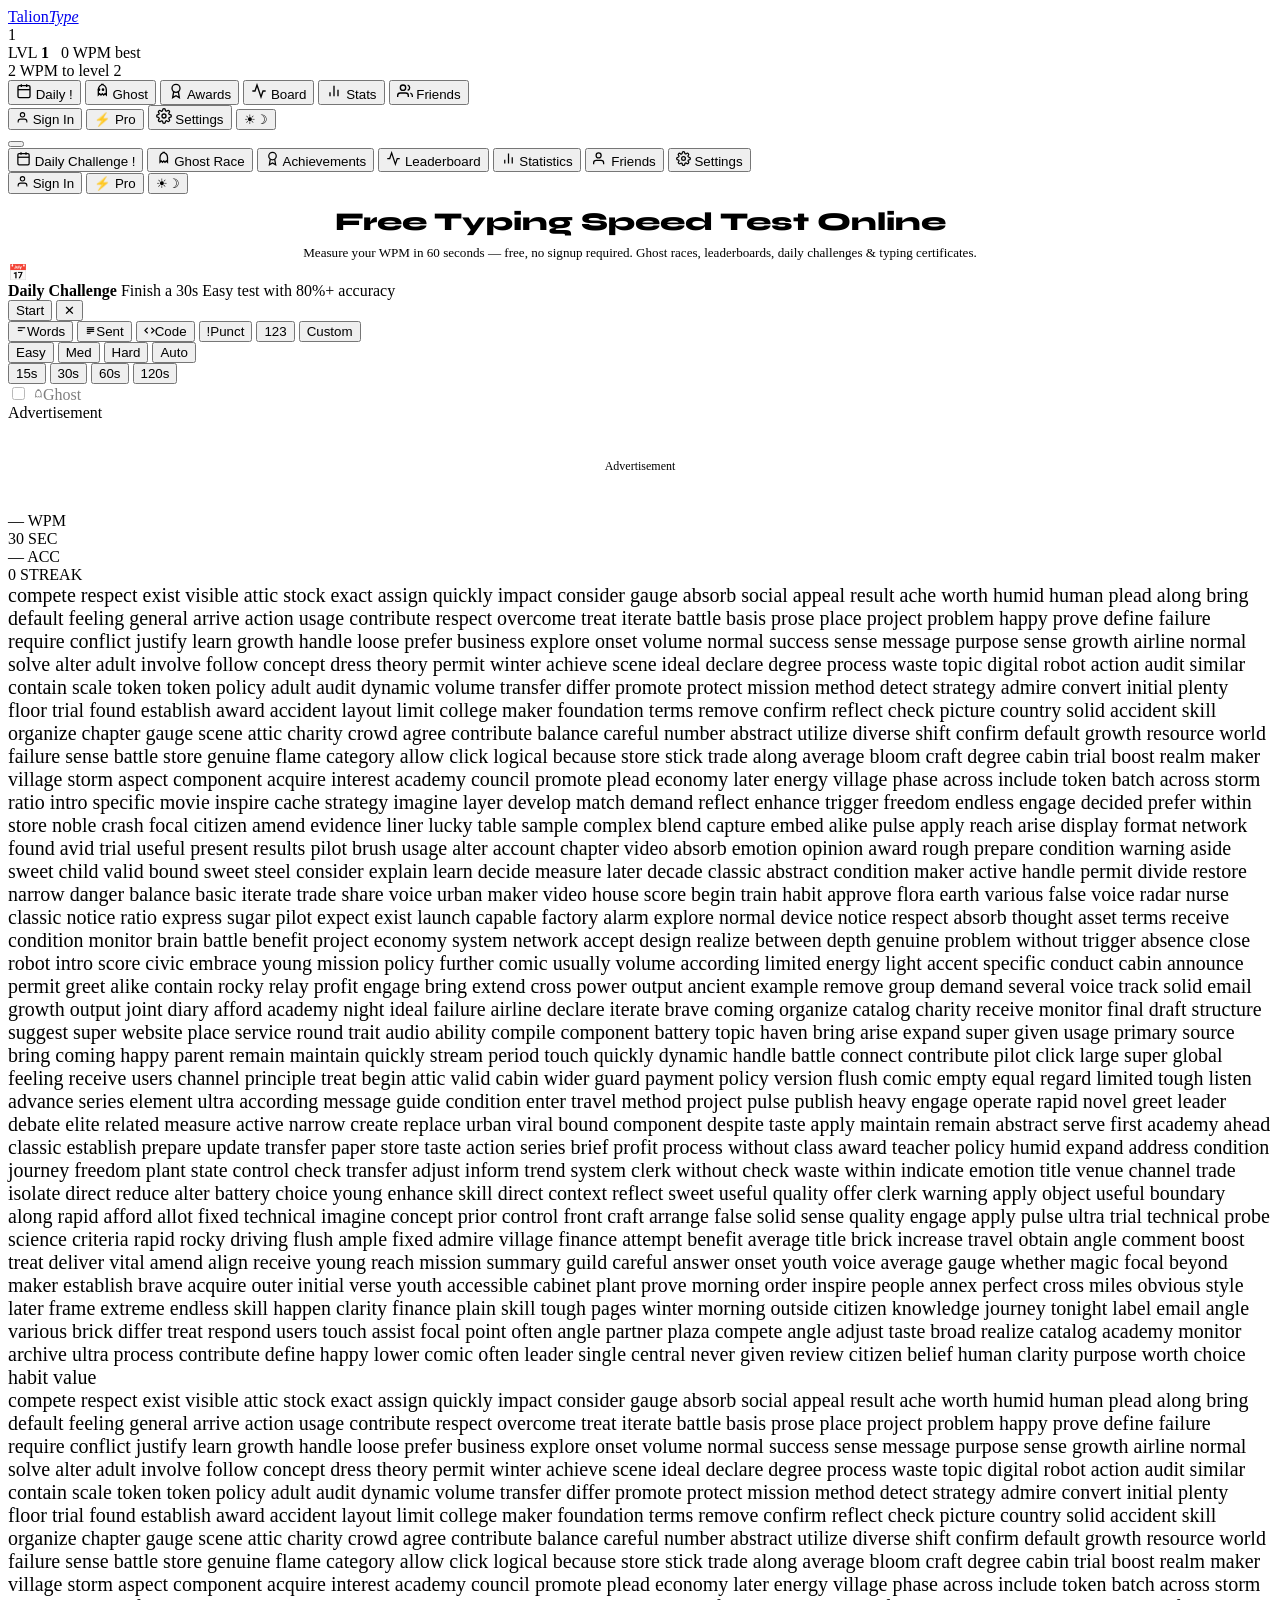
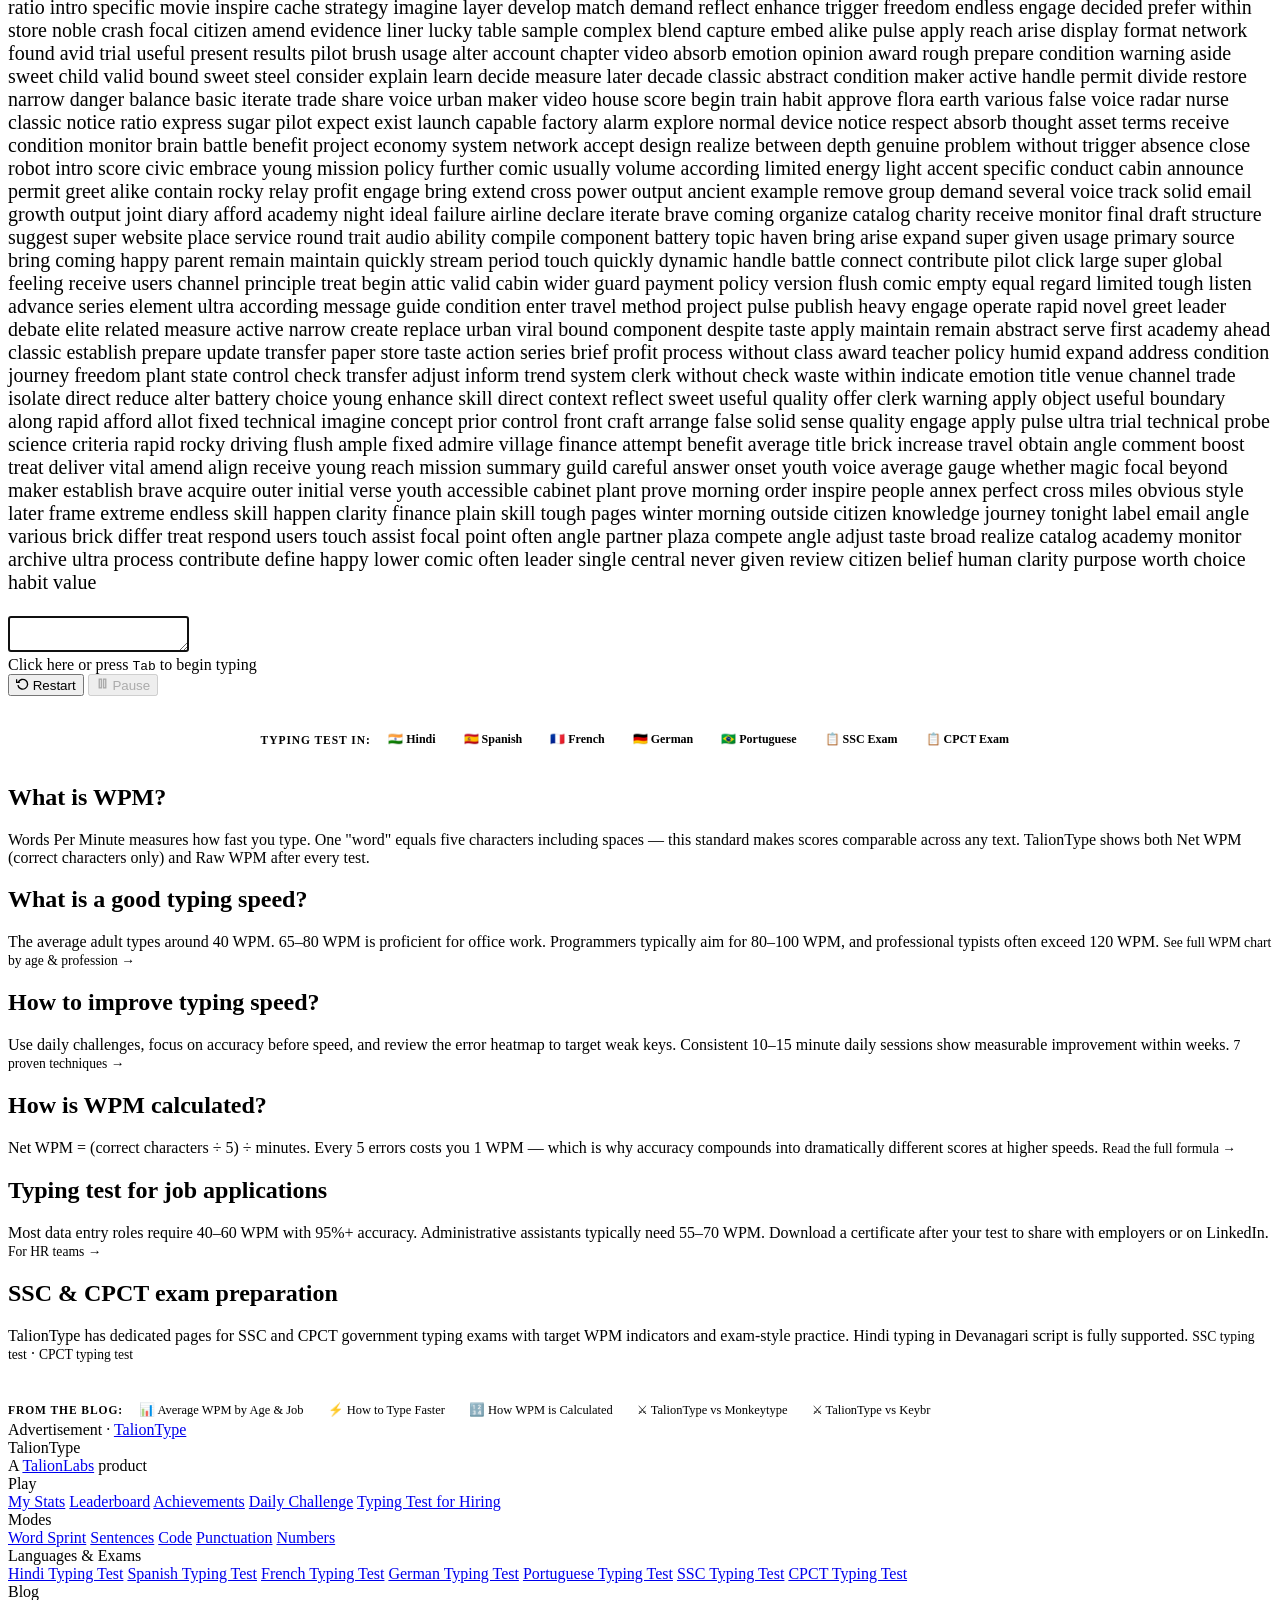
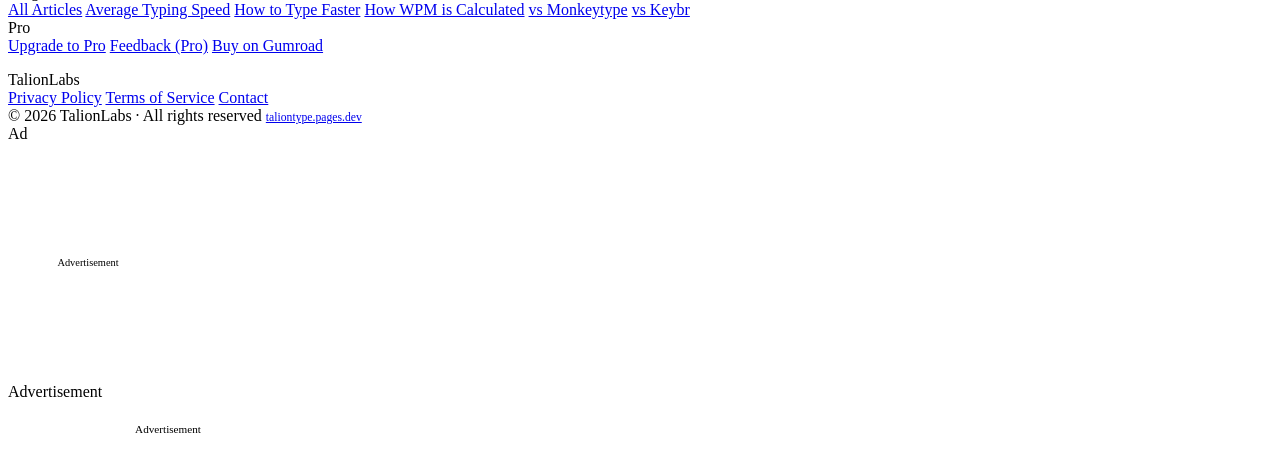
==== commit ac29f575: "Rename index (2) (1).html to index.html" ====
--- a/taliontype/index.html
+++ b/taliontype/index.html
@@ -4,38 +4,132 @@
   <meta charset="UTF-8" />
   <meta name="viewport" content="width=device-width, initial-scale=1.0" />
   <meta name="robots" content="index, follow" />
-  <title>Free Typing Speed Test Online – WPM Test with Leaderboard | TalionType</title>
-  <meta name="description" content="Free online typing speed test. Measure your WPM with ghost races, adaptive difficulty, global leaderboards, achievements and daily challenges by TalionLabs." />
-  <link rel="canonical" href="https://taliontype.is-a.dev/" />
+  <meta name="theme-color" content="#00D9B0" />
+  <link rel="manifest" href="/manifest.json" />
+  <title>Free Typing Speed Test – Check Your WPM Online | TalionType</title>
+  <meta name="description" content="Free online typing speed test. Measure your WPM in 60 seconds — no signup required. Ghost races, adaptive difficulty, global leaderboards, achievements, and daily challenges by TalionLabs." />
+  <link rel="canonical" href="https://taliontype.pages.dev/" />
   <meta property="og:type"        content="website" />
-  <meta property="og:url"         content="https://talionlabs.github.io/taliontype/" />
-  <meta property="og:title"       content="Free Typing Speed Test Online – WPM Test | TalionType" />
-  <meta property="og:description" content="Measure your WPM with ghost races, adaptive difficulty, leaderboards and daily challenges. Free online typing test by TalionLabs." />
-  <meta property="og:image"       content="https://taliontype.is-a.dev/taliontype/logo.png" />
+  <meta property="og:url"         content="https://taliontype.pages.dev/" />
+  <meta property="og:title"       content="Free Typing Speed Test – Check Your WPM Online | TalionType" />
+  <meta property="og:description" content="Measure your WPM in 60 seconds — free, no signup. Ghost races, adaptive difficulty, leaderboards, daily challenges, and typing certificates." />
+  <meta property="og:image"       content="https://taliontype.pages.dev/og-card.png" />
   <meta name="twitter:card"        content="summary_large_image" />
-  <meta name="twitter:title"       content="Free Typing Speed Test Online – TalionType" />
-  <meta name="twitter:description" content="Measure your WPM with ghost races, leaderboards and daily challenges. Free." />
-  <meta name="twitter:image"       content="https://taliontype.is-a.dev/taliontype/logo.png" />
-  <link rel="icon"             type="image/png" href="taliontype/favicon.png" />
-  <link rel="apple-touch-icon"                  href="taliontype/logo.png" />
+  <meta name="twitter:title"       content="Free Typing Speed Test – Check Your WPM | TalionType" />
+  <meta name="twitter:description" content="Measure your WPM in 60 seconds. Ghost races, leaderboards, daily challenges. Free, no signup." />
+  <meta name="twitter:image"       content="https://taliontype.pages.dev/og-card.png" />
+  <link rel="icon"             type="image/png" href="/favicon.png" />
+  <link rel="apple-touch-icon"                  href="/logo.png" />
+  <meta name="apple-mobile-web-app-capable" content="yes" />
+  <meta name="apple-mobile-web-app-status-bar-style" content="black-translucent" />
+  <link rel="apple-touch-icon" href="/logo.png" />
   <link rel="preconnect" href="https://fonts.googleapis.com" />
   <link rel="preconnect" href="https://fonts.gstatic.com" crossorigin />
   <link href="https://fonts.googleapis.com/css2?family=Syne:wght@400;600;700;800&family=Outfit:wght@300;400;500;600&family=JetBrains+Mono:wght@400;500;700&display=swap" rel="stylesheet" />
   <link rel="stylesheet" href="style.css" />
+  <style>
+    /* ── Visible SEO H1 intro ── */
+    .seo-intro{text-align:center;padding:.75rem 1rem 0;max-width:720px;margin:0 auto}
+    .seo-intro .seo-h1{font-family:'Syne',sans-serif;font-size:clamp(1.25rem,3vw,1.6rem);font-weight:800;color:var(--text);margin:0 0 .3rem}
+    .seo-sub{font-size:.82rem;color:var(--text-m);margin:0;line-height:1.6}
+
+    /* ── Language strip ── */
+    .lang-strip{padding:.75rem 1rem;border-top:1px solid var(--border);border-bottom:1px solid var(--border);background:var(--bg-card);margin-top:1.25rem}
+    .lang-strip-inner{display:flex;flex-wrap:wrap;align-items:center;gap:.45rem;max-width:900px;margin:0 auto;justify-content:center}
+    .lang-strip-lbl{font-size:.72rem;font-weight:700;text-transform:uppercase;letter-spacing:.08em;color:var(--text-f);white-space:nowrap}
+    .lang-chip{display:inline-flex;align-items:center;gap:.3rem;padding:.28rem .65rem;border-radius:999px;font-size:.75rem;font-weight:600;background:var(--bg);border:1px solid var(--border);color:var(--text-m);text-decoration:none;transition:all .15s}
+    .lang-chip:hover{border-color:var(--acc);color:var(--acc);background:var(--acc-dim)}
+    .lang-chip-exam{border-color:rgba(255,184,48,.35);color:var(--warn)}
+    .lang-chip-exam:hover{border-color:var(--warn);background:rgba(255,184,48,.08)}
+
+    /* ── SEO content extras ── */
+    .seo-link{color:var(--acc);text-decoration:none;font-size:.85em}
+    .seo-link:hover{text-decoration:underline}
+    .seo-grid{grid-template-columns:repeat(auto-fit,minmax(240px,1fr))}
+
+    /* ── Blog quick links row ── */
+    .seo-blog-row{display:flex;flex-wrap:wrap;align-items:center;gap:.5rem;padding:1rem 0 0;border-top:1px solid var(--border);margin-top:1.25rem}
+    .seo-blog-lbl{font-size:.72rem;font-weight:700;text-transform:uppercase;letter-spacing:.08em;color:var(--text-f);white-space:nowrap}
+    .seo-blog-link{font-size:.78rem;color:var(--text-m);text-decoration:none;padding:.2rem .5rem;border-radius:6px;background:var(--bg-card);border:1px solid var(--border);transition:all .15s}
+    .seo-blog-link:hover{color:var(--acc);border-color:var(--acc)}
+  </style>
   <script type="application/ld+json">
   [
-    {"@context":"https://schema.org","@type":"WebApplication","name":"TalionType","description":"Free online typing speed test with WPM measurement, ghost races, adaptive difficulty, global leaderboards, and daily challenges.","url":"https://taliontype.is-a.dev/","applicationCategory":"EducationalApplication","operatingSystem":"Web","offers":{"@type":"Offer","price":"0","priceCurrency":"USD"},"author":{"@type":"Organization","name":"TalionLabs","url":"https://taliontype.is-a.dev"}},
-    {"@context":"https://schema.org","@type":"FAQPage","mainEntity":[
-      {"@type":"Question","name":"What is a good typing speed in WPM?","acceptedAnswer":{"@type":"Answer","text":"The average typing speed is 40 WPM. A good typing speed is 60–80 WPM. Professional typists average 65–75 WPM. Anything above 100 WPM is considered exceptional."}},
-      {"@type":"Question","name":"How is WPM calculated?","acceptedAnswer":{"@type":"Answer","text":"WPM (Words Per Minute) is calculated by dividing the total number of characters typed by 5 (the standard word length), then dividing by the time elapsed in minutes. Only correctly typed characters count."}},
-      {"@type":"Question","name":"Is TalionType free?","acceptedAnswer":{"@type":"Answer","text":"Yes, TalionType is completely free to use. A Pro plan is available for advanced features like ad-free experience, ghost races, and detailed analytics."}},
-      {"@type":"Question","name":"How can I improve my typing speed?","acceptedAnswer":{"@type":"Answer","text":"Practice daily for 15–20 minutes, focus on accuracy before speed, use all 10 fingers with proper home row positioning, and track your progress over time with TalionType."}}
-    ]}
+    {
+      "@context":"https://schema.org",
+      "@type":"WebApplication",
+      "name":"TalionType",
+      "description":"Free online typing speed test with WPM measurement, ghost races, adaptive difficulty, global leaderboards, and daily challenges.",
+      "url":"https://taliontype.pages.dev/",
+      "applicationCategory":"EducationalApplication",
+      "operatingSystem":"Web",
+      "offers":{"@type":"Offer","price":"0","priceCurrency":"USD"},
+      "author":{"@type":"Organization","name":"TalionType","url":"https://taliontype.pages.dev"}
+    },
+    {
+      "@context":"https://schema.org",
+      "@type":"WebSite",
+      "name":"TalionType",
+      "url":"https://taliontype.pages.dev/",
+      "potentialAction":{
+        "@type":"SearchAction",
+        "target":{"@type":"EntryPoint","urlTemplate":"https://taliontype.pages.dev/?q={search_term_string}"},
+        "query-input":"required name=search_term_string"
+      }
+    },
+    {
+      "@context":"https://schema.org",
+      "@type":"FAQPage",
+      "mainEntity":[
+        {
+          "@type":"Question",
+          "name":"What is WPM in typing?",
+          "acceptedAnswer":{"@type":"Answer","text":"WPM stands for Words Per Minute. One word is standardized as 5 characters including spaces. Net WPM only counts correctly typed characters, making it the most reliable measure of typing speed."}
+        },
+        {
+          "@type":"Question",
+          "name":"What is a good typing speed?",
+          "acceptedAnswer":{"@type":"Answer","text":"The average adult types around 40 WPM. 60–80 WPM is considered proficient for office work. Programmers typically aim for 80–100 WPM, and professional typists often exceed 120 WPM."}
+        },
+        {
+          "@type":"Question",
+          "name":"How can I improve my typing speed?",
+          "acceptedAnswer":{"@type":"Answer","text":"Practice daily for 15–20 minutes, focus on accuracy before speed, use all 10 fingers with home row positioning (ASDF JKL;), and avoid looking at the keyboard. Review your error heatmap to target weak keys specifically."}
+        },
+        {
+          "@type":"Question",
+          "name":"Is TalionType free?",
+          "acceptedAnswer":{"@type":"Answer","text":"Yes, TalionType is completely free to use with no signup required. It includes word sprints, sentences, code typing, punctuation, numbers, daily challenges, global leaderboards, achievements, ghost race, and typing certificates at no cost."}
+        },
+        {
+          "@type":"Question",
+          "name":"How is WPM calculated?",
+          "acceptedAnswer":{"@type":"Answer","text":"Net WPM = (correct characters ÷ 5) ÷ time in minutes. The number 5 is the standardized definition of one word, making scores comparable across different texts. TalionType shows both Net WPM (errors excluded) and Raw WPM (all keystrokes) after every test."}
+        },
+        {
+          "@type":"Question",
+          "name":"Can I use TalionType to prepare for SSC or CPCT typing exams?",
+          "acceptedAnswer":{"@type":"Answer","text":"Yes. TalionType has dedicated exam preparation pages for SSC and CPCT typing tests, including target WPM indicators and exam-style practice. Visit the SSC or CPCT pages from the footer for exam-specific practice."}
+        },
+        {
+          "@type":"Question",
+          "name":"Does TalionType support languages other than English?",
+          "acceptedAnswer":{"@type":"Answer","text":"Yes. TalionType supports typing tests in Hindi (Devanagari script), Spanish, French, German, and Portuguese, in addition to English. Each language page includes native vocabulary and difficulty levels."}
+        }
+      ]
+    }
   ]
   </script>
   <!-- GA4 -->
-  <script async src="https://www.googletagmanager.com/gtag/js?id=G-XXXX"></script>
+  <script async src="https://www.googletagmanager.com/gtag/js?id=G-YJ365M26CK"></script>
   <script>window.dataLayer=window.dataLayer||[];function gtag(){dataLayer.push(arguments);}gtag('js',new Date());gtag('config','G-YJ365M26CK');window.GA_ENABLED=true;</script>
+  <link rel="alternate" hreflang="en"       href="https://taliontype.pages.dev/" />
+  <link rel="alternate" hreflang="hi"       href="https://taliontype.pages.dev/hindi/" />
+  <link rel="alternate" hreflang="es"       href="https://taliontype.pages.dev/spanish/" />
+  <link rel="alternate" hreflang="fr"       href="https://taliontype.pages.dev/french/" />
+  <link rel="alternate" hreflang="de"       href="https://taliontype.pages.dev/german/" />
+  <link rel="alternate" hreflang="pt"       href="https://taliontype.pages.dev/portuguese/" />
+  <link rel="alternate" hreflang="x-default" href="https://taliontype.pages.dev/" />
 </head>
 <body>
 
@@ -48,7 +142,7 @@
   <div class="hdr-inner">
 
     <a class="logo" href="#" aria-label="TalionType home">
-      <img src="taliontype/logo.png" alt="TalionType" class="logo-img" onerror="this.style.display='none'" />
+      <img src="/logo.png" alt="TalionType" class="logo-img" onerror="this.style.display='none'" />
       <span class="logo-mark">Talion<em>Type</em></span>
     </a>
 
@@ -172,8 +266,11 @@
 <!-- ══ MAIN ══════════════════════════════════ -->
 <main class="app-main" id="appMain">
 
-  <!-- SEO H1 (visually hidden, in flow) -->
-  <h1 class="seo-h1">Free Typing Speed Test Online</h1>
+  <!-- SEO H1 — visible, styled to blend with the interface -->
+  <div class="seo-intro" aria-label="Page introduction">
+    <h1 class="seo-h1">Free Typing Speed Test Online</h1>
+    <p class="seo-sub">Measure your WPM in 60 seconds — free, no signup required. Ghost races, leaderboards, daily challenges &amp; typing certificates.</p>
+  </div>
 
   <!-- Adaptive banner -->
   <div class="adapt-banner" id="adaptToast" hidden>
@@ -385,6 +482,9 @@
       <button class="ctrl-btn ghost-ctrl" id="btnSetGhost">
         <svg width="13" height="13" viewBox="0 0 24 24" fill="none" stroke="currentColor" stroke-width="2.5"><path d="M12 2a8 8 0 0 1 8 8v8l-2-2-2 2-2-2-2 2-2-2-2 2v-8a8 8 0 0 1 8-8z"/></svg>Set Ghost
       </button>
+      <button class="ctrl-btn" id="btnCertificate" style="background:linear-gradient(135deg,var(--acc-dim),var(--acc2-dim));border-color:var(--acc)">
+        <svg width="13" height="13" viewBox="0 0 24 24" fill="none" stroke="currentColor" stroke-width="2.5"><circle cx="12" cy="8" r="6"/><path d="M15.477 12.89L17 22l-5-3-5 3 1.523-9.11"/></svg>Certificate
+      </button>
     </div>
   </section>
 
@@ -398,21 +498,57 @@
     </div>
   </div>
 
+  <!-- ══ LANGUAGE TESTS STRIP ══ -->
+  <section class="lang-strip" aria-label="Typing tests in other languages">
+    <div class="lang-strip-inner">
+      <span class="lang-strip-lbl">Typing test in:</span>
+      <a href="/hindi/"      class="lang-chip">🇮🇳 Hindi</a>
+      <a href="/spanish/"    class="lang-chip">🇪🇸 Spanish</a>
+      <a href="/french/"     class="lang-chip">🇫🇷 French</a>
+      <a href="/german/"     class="lang-chip">🇩🇪 German</a>
+      <a href="/portuguese/" class="lang-chip">🇧🇷 Portuguese</a>
+      <a href="/ssc/"        class="lang-chip lang-chip-exam">📋 SSC Exam</a>
+      <a href="/cpct/"       class="lang-chip lang-chip-exam">📋 CPCT Exam</a>
+    </div>
+  </section>
+
   <!-- ══ SEO CONTENT ══ -->
   <section class="seo-content" aria-label="About typing speed">
     <div class="seo-grid">
       <div class="seo-card">
         <h2 class="seo-h2">What is WPM?</h2>
-        <p>Words Per Minute measures how fast you type. One "word" equals five characters including spaces. Your WPM score reflects correct five-character groups typed per minute.</p>
+        <p>Words Per Minute measures how fast you type. One "word" equals five characters including spaces — this standard makes scores comparable across any text. TalionType shows both Net WPM (correct characters only) and Raw WPM after every test.</p>
       </div>
       <div class="seo-card">
         <h2 class="seo-h2">What is a good typing speed?</h2>
-        <p>The average adult types around 40 WPM. 65–80 WPM is proficient for office work. Programmers typically aim for 80–100 WPM, and professional typists often exceed 120 WPM.</p>
+        <p>The average adult types around 40 WPM. 65–80 WPM is proficient for office work. Programmers typically aim for 80–100 WPM, and professional typists often exceed 120 WPM. <a href="/blog/average-typing-speed.html" class="seo-link">See full WPM chart by age &amp; profession →</a></p>
       </div>
       <div class="seo-card">
         <h2 class="seo-h2">How to improve typing speed?</h2>
-        <p>Use daily challenges, focus on accuracy before speed, and review the error breakdown to target weak keys. Consistent 10–15 minute sessions will show improvement within weeks.</p>
-      </div>
+        <p>Use daily challenges, focus on accuracy before speed, and review the error heatmap to target weak keys. Consistent 10–15 minute daily sessions show measurable improvement within weeks. <a href="/blog/how-to-type-faster.html" class="seo-link">7 proven techniques →</a></p>
+      </div>
+      <div class="seo-card">
+        <h2 class="seo-h2">How is WPM calculated?</h2>
+        <p>Net WPM = (correct characters ÷ 5) ÷ minutes. Every 5 errors costs you 1 WPM — which is why accuracy compounds into dramatically different scores at higher speeds. <a href="/blog/how-wpm-calculated.html" class="seo-link">Read the full formula →</a></p>
+      </div>
+      <div class="seo-card">
+        <h2 class="seo-h2">Typing test for job applications</h2>
+        <p>Most data entry roles require 40–60 WPM with 95%+ accuracy. Administrative assistants typically need 55–70 WPM. Download a certificate after your test to share with employers or on LinkedIn. <a href="/hire/" class="seo-link">For HR teams →</a></p>
+      </div>
+      <div class="seo-card">
+        <h2 class="seo-h2">SSC &amp; CPCT exam preparation</h2>
+        <p>TalionType has dedicated pages for SSC and CPCT government typing exams with target WPM indicators and exam-style practice. Hindi typing in Devanagari script is fully supported. <a href="/ssc/" class="seo-link">SSC typing test</a> · <a href="/cpct/" class="seo-link">CPCT typing test</a></p>
+      </div>
+    </div>
+
+    <!-- Blog quick links -->
+    <div class="seo-blog-row" aria-label="From the blog">
+      <span class="seo-blog-lbl">From the blog:</span>
+      <a href="/blog/average-typing-speed.html"     class="seo-blog-link">📊 Average WPM by Age &amp; Job</a>
+      <a href="/blog/how-to-type-faster.html"        class="seo-blog-link">⚡ How to Type Faster</a>
+      <a href="/blog/how-wpm-calculated.html"        class="seo-blog-link">🔢 How WPM is Calculated</a>
+      <a href="/blog/taliontype-vs-monkeytype.html"  class="seo-blog-link">⚔ TalionType vs Monkeytype</a>
+      <a href="/blog/taliontype-vs-keybr.html"       class="seo-blog-link">⚔ TalionType vs Keybr</a>
     </div>
   </section>
 
@@ -420,17 +556,17 @@
 
 <!-- BOTTOM AD -->
 <div class="ad-strip" id="adBot">
-  <div class="ad-placeholder">Advertisement · <a href="https://talionlabs.github.io" target="_blank" rel="noopener">TalionLabs</a></div>
+  <div class="ad-placeholder">Advertisement · <a href="https://taliontype.pages.dev" target="_blank" rel="noopener">TalionType</a></div>
 </div>
 
 <!-- ══ FOOTER ══ -->
 <footer class="site-footer">
   <div class="ft-inner">
     <div class="ft-brand">
-      <img src="taliontype/logo.png" alt="TalionType" class="ft-logo" onerror="this.style.display='none'" />
+      <img src="/logo.png" alt="TalionType" class="ft-logo" onerror="this.style.display='none'" />
       <div>
         <div class="ft-name">TalionType</div>
-        <div class="ft-sub">A <a href="https://talionlabs.github.io" target="_blank" rel="noopener" class="ft-link">TalionLabs</a> product</div>
+        <div class="ft-sub">A <a href="https://taliontype.pages.dev" target="_blank" rel="noopener" class="ft-link">TalionLabs</a> product</div>
       </div>
     </div>
     <div class="ft-links">
@@ -440,6 +576,7 @@
         <a href="#" class="ft-item" id="ftLB">Leaderboard</a>
         <a href="#" class="ft-item" id="ftAch">Achievements</a>
         <a href="#" class="ft-item" id="ftDaily">Daily Challenge</a>
+        <a href="/hire/" class="ft-item">Typing Test for Hiring</a>
       </div>
       <div class="ft-col">
         <div class="ft-col-ttl">Modes</div>
@@ -450,37 +587,39 @@
         <a href="#" class="ft-item ft-mode" data-m="numbers">Numbers</a>
       </div>
       <div class="ft-col">
+        <div class="ft-col-ttl">Languages &amp; Exams</div>
+        <a href="/hindi/"      class="ft-item">Hindi Typing Test</a>
+        <a href="/spanish/"    class="ft-item">Spanish Typing Test</a>
+        <a href="/french/"     class="ft-item">French Typing Test</a>
+        <a href="/german/"     class="ft-item">German Typing Test</a>
+        <a href="/portuguese/" class="ft-item">Portuguese Typing Test</a>
+        <a href="/ssc/"        class="ft-item">SSC Typing Test</a>
+        <a href="/cpct/"       class="ft-item">CPCT Typing Test</a>
+      </div>
+      <div class="ft-col">
+        <div class="ft-col-ttl">Blog</div>
+        <a href="/blog/" class="ft-item">All Articles</a>
+        <a href="/blog/average-typing-speed.html"    class="ft-item">Average Typing Speed</a>
+        <a href="/blog/how-to-type-faster.html"       class="ft-item">How to Type Faster</a>
+        <a href="/blog/how-wpm-calculated.html"       class="ft-item">How WPM is Calculated</a>
+        <a href="/blog/taliontype-vs-monkeytype.html" class="ft-item">vs Monkeytype</a>
+        <a href="/blog/taliontype-vs-keybr.html"      class="ft-item">vs Keybr</a>
+      </div>
+      <div class="ft-col">
         <div class="ft-col-ttl">Pro</div>
         <a href="#" class="ft-item" id="ftPro">Upgrade to Pro</a>
-        <a href="#" class="ft-item" id="ftFeedback">Feedback (Pro only)</a>
-        <a href="#" class="ft-item" onclick="document.getElementById('btnPro')?.click();return false;">Start Free Trial</a>
-      </div>
-      <div class="ft-col">
-        <div class="ft-col-ttl">Languages</div>
-        <a href="/hindi/" class="ft-item">Hindi Typing Test</a>
-        <a href="/spanish/" class="ft-item">Spanish Typing Test</a>
-        <a href="/french/" class="ft-item">French Typing Test</a>
-        <a href="/german/" class="ft-item">German Typing Test</a>
-        <a href="/portuguese/" class="ft-item">Portuguese Typing Test</a>
-      </div>
-      <div class="ft-col">
-        <div class="ft-col-ttl">Blog</div>
-        <a href="/blog/average-typing-speed.html" class="ft-item">Average Typing Speed</a>
-        <a href="/blog/how-to-type-faster.html" class="ft-item">How to Type Faster</a>
-        <a href="/blog/how-wpm-calculated.html" class="ft-item">How WPM is Calculated</a>
-      </div>
-      <div class="ft-col">
-        <div class="ft-col-ttl">TalionLabs</div>
-        <a href="https://taliontype.is-a.dev" class="ft-item">Homepage</a>
-        <a href="https://talionlabs.github.io/privacy.html"  target="_blank" rel="noopener" class="ft-item">Privacy Policy</a>
-        <a href="https://talionlabs.github.io/tos.html"      target="_blank" rel="noopener" class="ft-item">Terms of Service</a>
-        <a href="https://talionlabs.github.io/contact.html"  target="_blank" rel="noopener" class="ft-item">Contact</a>
+        <a href="#" class="ft-item" id="ftFeedback">Feedback (Pro)</a>
+        <a href="https://gumroad.com/l/taliontype-pro" target="_blank" rel="noopener" class="ft-item">Buy on Gumroad</a>
+        <div class="ft-col-ttl" style="margin-top:1rem">TalionLabs</div>
+        <a href="/privacy.html" target="_blank" rel="noopener" class="ft-item">Privacy Policy</a>
+        <a href="/tos.html"     target="_blank" rel="noopener" class="ft-item">Terms of Service</a>
+        <a href="/contact.html" target="_blank" rel="noopener" class="ft-item">Contact</a>
       </div>
     </div>
   </div>
   <div class="ft-bottom">
     <span>© <span id="copyrightYear"></span> TalionLabs · All rights reserved</span>
-    <a href="https://taliontype.is-a.dev" class="ft-link" style="font-size:.73rem">taliontype.is-a.dev</a>
+    <a href="https://taliontype.pages.dev" class="ft-link" style="font-size:.73rem">taliontype.pages.dev</a>
   </div>
 </footer>
 
@@ -504,12 +643,17 @@
     </div>
     <div class="sg">
       <label class="sl2" for="wordCount">Words Per Test</label>
-      <input type="number" id="wordCount" class="si" min="1" max="2000" placeholder="Default (750)" style="width:100%" />
-      <p style="font-size:.72rem;color:var(--text-f);margin-top:.3rem">Leave blank for default (750). Enter 1–2000.</p>
+      <input type="number" id="wordCount" class="si" min="1" max="2000" value="750" placeholder="750" style="width:100%" />
+      <p style="font-size:.72rem;color:var(--text-f);margin-top:.3rem">Default is 750. Enter 1–2000.</p>
     </div>
     <div class="sg">
       <label class="sl2" for="customTxt">Custom Text (paste your own)</label>
       <textarea id="customTxt" class="si si-ta" rows="3" placeholder="Switch mode to Custom and paste text here…"></textarea>
+      <div class="st-row" style="margin-top:.5rem">
+        <span class="sl2">Loop Custom Text</span>
+        <label class="tsw"><input type="checkbox" id="optCustomLoop" /><span class="ttrack"></span></label>
+      </div>
+      <p style="font-size:.72rem;color:var(--text-f);margin-top:.25rem;line-height:1.5">When enabled, repeats your custom text to fill the full word count (set above).</p>
     </div>
 
     <div class="s-sep"></div>
@@ -607,8 +751,8 @@
       </div>
       <div class="auth-footer">
         By signing up you agree to our
-        <a href="https://talionlabs.github.io/tos.html" target="_blank" rel="noopener">Terms</a> &amp;
-        <a href="https://talionlabs.github.io/privacy.html" target="_blank" rel="noopener">Privacy Policy</a>.
+        <a href="/tos.html" target="_blank" rel="noopener">Terms</a> &amp;
+        <a href="/privacy.html" target="_blank" rel="noopener">Privacy Policy</a>.
       </div>
     </div>
   </div>
@@ -732,26 +876,14 @@
     </div>
     <div class="modal-body">
       <div class="pro-hero">
-        <div class="pro-trial-badge">🎉 7-Day Free Trial — Cancel Anytime</div>
-        <div class="pro-plans" id="proPlans">
-          <div class="pro-plan-card pro-plan-active" data-plan="monthly" id="planMonthly">
-            <div class="pro-plan-name">Monthly</div>
-            <div class="pro-plan-price">$3.99<span class="pro-plan-per">/mo</span></div>
-          </div>
-          <div class="pro-plan-card" data-plan="yearly" id="planYearly">
-            <div class="pro-plan-name">Yearly <span class="pro-plan-save">Save 40%</span></div>
-            <div class="pro-plan-price">$29<span class="pro-plan-per">/yr</span></div>
-          </div>
-        </div>
         <div class="pro-tagline">Unlock the full TalionType experience.</div>
       </div>
       <div class="pro-features" id="proFeaturesList"></div>
       <div class="pro-actions">
-        <a href="#" target="_blank" rel="noopener" class="ctrl-btn accent pro-buy-btn" id="btnBuyPro">Start Free Trial →</a>
-        <p class="pro-key-label">Already subscribed? Enter your email to restore Pro:</p>
-        <div class="pro-verify">
-          <input type="email" id="proKeyInput" class="si" placeholder="your@email.com" />
-          <button class="ctrl-btn small" id="btnVerifyPro">Restore</button>
+        <a href="https://gumroad.com/l/taliontype-pro" target="_blank" rel="noopener" class="ctrl-btn accent pro-buy-btn" id="btnBuyPro">Get Pro on Gumroad →</a>
+        <p class="pro-key-label" style="margin-top:1rem;font-size:.82rem;color:var(--text-m)">Already purchased? Sign in with the email you used on Gumroad, then click Verify:</p>
+        <div class="pro-verify" style="gap:.5rem;justify-content:center">
+          <button class="ctrl-btn small" id="btnVerifyPro">✓ Verify My Purchase</button>
         </div>
         <div class="pro-verify-note" id="proVerifyNote"></div>
       </div>
@@ -821,6 +953,10 @@
           <svg width="15" height="15" viewBox="0 0 24 24" fill="none" stroke="currentColor" stroke-width="2"><rect x="9" y="9" width="13" height="13" rx="2"/><path d="M5 15H4a2 2 0 0 1-2-2V4a2 2 0 0 1 2-2h9a2 2 0 0 1 2 2v1"/></svg>
           Copy
         </button>
+        <button class="share-btn" id="btnDlImg" style="background:var(--bg);border:1px solid var(--border)">
+          <svg width="15" height="15" viewBox="0 0 24 24" fill="none" stroke="currentColor" stroke-width="2"><path d="M21 15v4a2 2 0 0 1-2 2H5a2 2 0 0 1-2-2v-4"/><polyline points="7 10 12 15 17 10"/><line x1="12" y1="15" x2="12" y2="3"/></svg>
+          Save Image
+        </button>
       </div>
     </div>
   </div>
@@ -868,21 +1004,61 @@
   </div>
 </div>
 
+<script src="typing.js"></script>
+<script src="certificate.js"></script>
+<!-- EMAIL CAPTURE MODAL -->
+<div class="modal-ov" id="emailCapOv" hidden>
+  <div class="modal modal-sm">
+    <div class="modal-hdr">
+      <h2>📈 Track Your Progress</h2>
+      <button class="icon-btn" id="closeEmailCap"><svg width="16" height="16" viewBox="0 0 24 24" fill="none" stroke="currentColor" stroke-width="2.5"><line x1="18" y1="6" x2="6" y2="18"/><line x1="6" y1="6" x2="18" y2="18"/></svg></button>
+    </div>
+    <div class="modal-body">
+      <p style="font-size:.9rem;color:var(--text-m);line-height:1.7;margin-bottom:1.25rem">Get a weekly email showing your WPM progress, streak reminders, and tips to improve faster. Free, no spam, unsubscribe anytime.</p>
+      <!-- Brevo (Sendinblue) embedded form — replace ACTION_URL with your Brevo list URL -->
+      <form id="emailCapForm" style="display:flex;flex-direction:column;gap:.75rem">
+        <input type="email" id="emailCapInput" class="si" placeholder="your@email.com" autocomplete="email" required />
+        <button type="submit" class="ctrl-btn accent" style="width:100%;justify-content:center">
+          <svg width="13" height="13" viewBox="0 0 24 24" fill="none" stroke="currentColor" stroke-width="2.5"><path d="M22 16.92v3a2 2 0 0 1-2.18 2 19.79 19.79 0 0 1-8.63-3.07A19.5 19.5 0 0 1 4.69 12a19.79 19.79 0 0 1-3.07-8.67A2 2 0 0 1 3.6 1.18h3a2 2 0 0 1 2 1.72 12.84 12.84 0 0 0 .7 2.81 2 2 0 0 1-.45 2.11L8.09 8.91a16 16 0 0 0 6 6l.85-.85a2 2 0 0 1 2.11-.45 12.84 12.84 0 0 0 2.81.7A2 2 0 0 1 22 16.92z"/></svg>
+          Send Me Weekly Progress
+        </button>
+      </form>
+      <div id="emailCapNote" style="font-size:.78rem;color:var(--text-f);text-align:center;margin-top:.5rem"></div>
+      <button class="ctrl-btn small" id="emailCapSkip" style="width:100%;justify-content:center;margin-top:.5rem;font-size:.75rem;color:var(--text-f)">No thanks</button>
+    </div>
+  </div>
+</div>
+
+<!-- CERTIFICATE MODAL -->
+<div class="modal-ov" id="certOv" hidden>
+  <div class="modal modal-sm">
+    <div class="modal-hdr">
+      <h2>🏆 Your Certificate</h2>
+      <button class="icon-btn" id="closeCert"><svg width="16" height="16" viewBox="0 0 24 24" fill="none" stroke="currentColor" stroke-width="2.5"><line x1="18" y1="6" x2="6" y2="18"/><line x1="6" y1="6" x2="18" y2="18"/></svg></button>
+    </div>
+    <div class="modal-body" style="text-align:center">
+      <canvas id="certCanvas" style="width:100%;max-width:480px;border-radius:10px;border:1px solid var(--border)"></canvas>
+      <div style="display:flex;gap:.6rem;margin-top:1rem;justify-content:center;flex-wrap:wrap">
+        <button class="ctrl-btn accent" id="btnDlCert">
+          <svg width="13" height="13" viewBox="0 0 24 24" fill="none" stroke="currentColor" stroke-width="2.5"><path d="M21 15v4a2 2 0 0 1-2 2H5a2 2 0 0 1-2-2v-4"/><polyline points="7 10 12 15 17 10"/><line x1="12" y1="15" x2="12" y2="3"/></svg>
+          Download PNG
+        </button>
+        <button class="ctrl-btn" id="btnShareCertLI">
+          <svg width="13" height="13" viewBox="0 0 24 24" fill="currentColor"><path d="M16 8a6 6 0 0 1 6 6v7h-4v-7a2 2 0 0 0-2-2 2 2 0 0 0-2 2v7h-4v-7a6 6 0 0 1 6-6z"/><rect x="2" y="9" width="4" height="12"/><circle cx="4" cy="4" r="2"/></svg>
+          Share on LinkedIn
+        </button>
+      </div>
+      <p style="font-size:.72rem;color:var(--text-f);margin-top:.75rem">Share on LinkedIn to show employers your verified typing speed.</p>
+    </div>
+  </div>
+</div>
+
 <script>
-// Stripe Pro success handler — reads ?pro_success=1&email=... from redirect URL
-(function(){
-  const p = new URLSearchParams(location.search);
-  if (p.get('pro_success') === '1') {
-    const email = p.get('email') || '';
-    if (email) {
-      localStorage.setItem('tt_pro','true');
-      localStorage.setItem('tt_pro_email', email.toLowerCase());
-    }
-    // Clean URL
-    history.replaceState({},'',location.pathname);
-  }
-})();
+if('serviceWorker' in navigator){
+  window.addEventListener('load',()=>{
+    navigator.serviceWorker.register('/sw.js').catch(()=>{});
+  });
+}
 </script>
-<script src="typing.js"></script>
 </body>
 </html>
